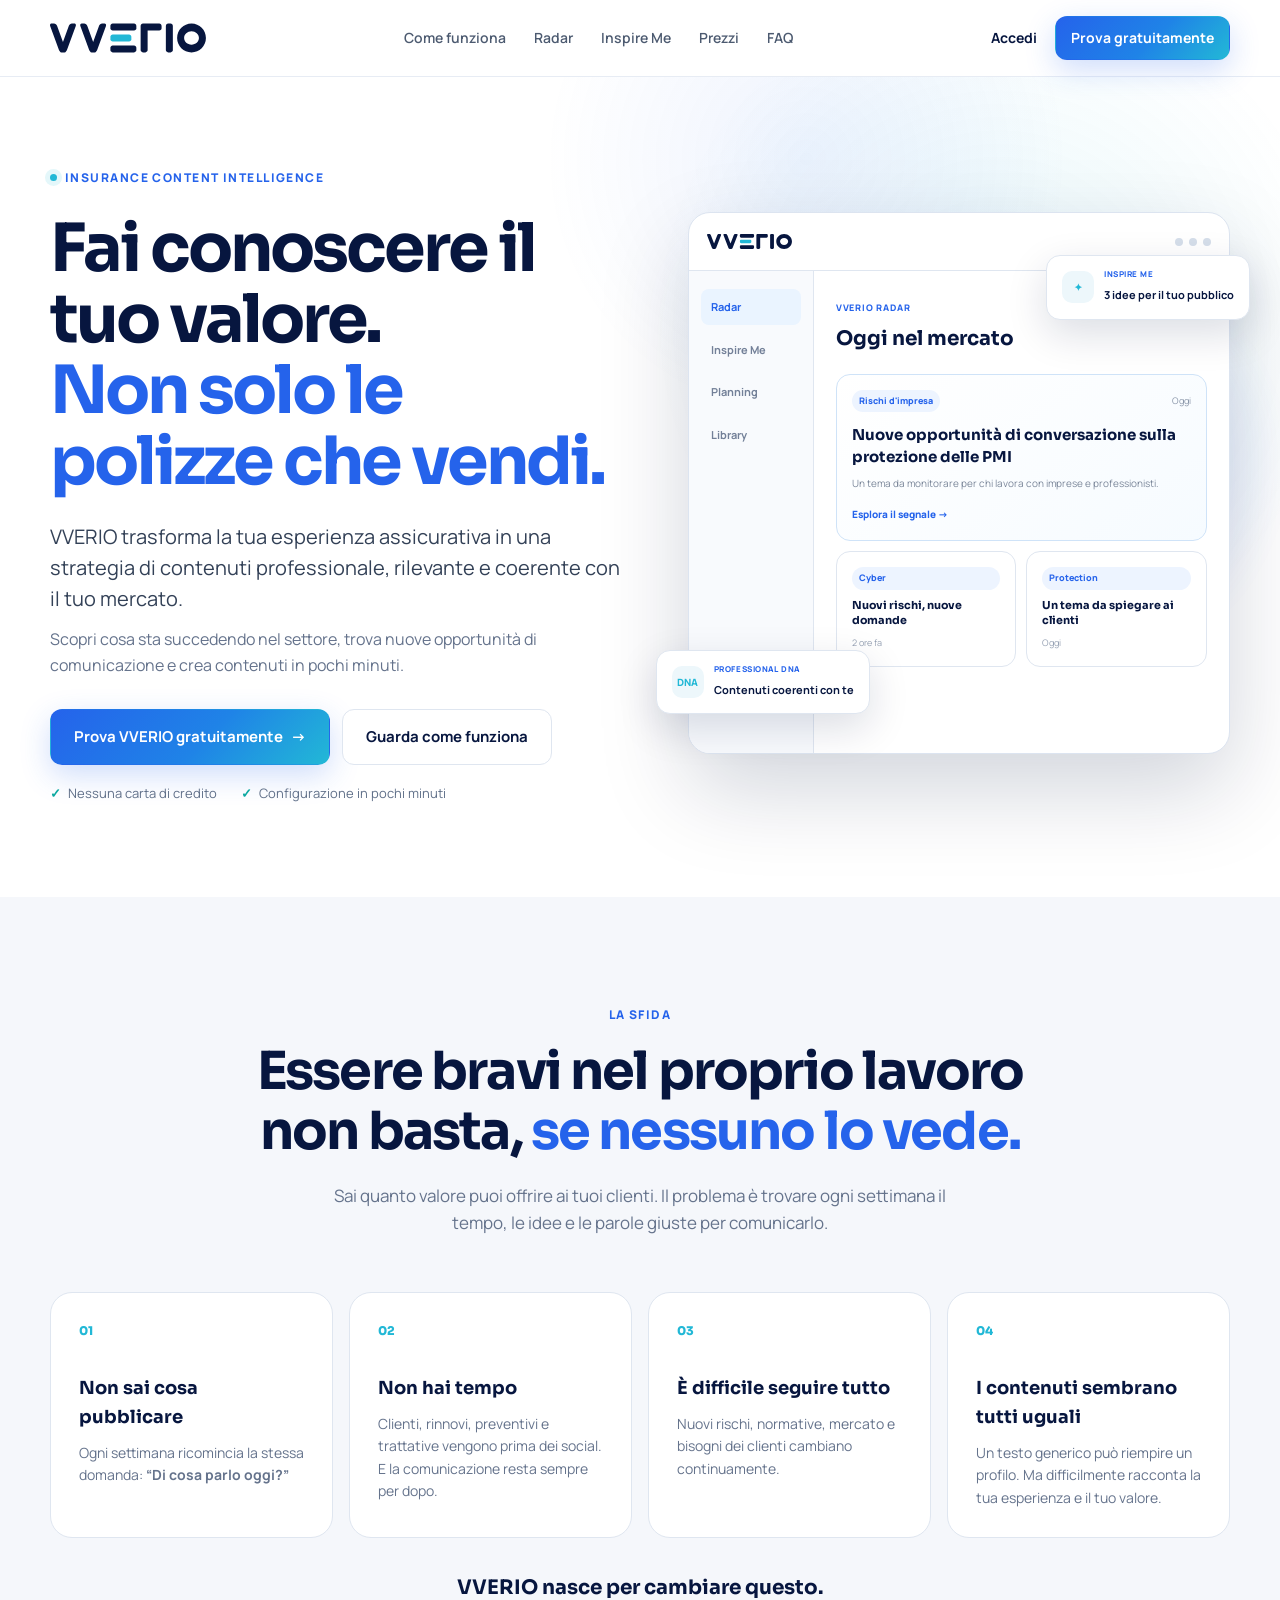
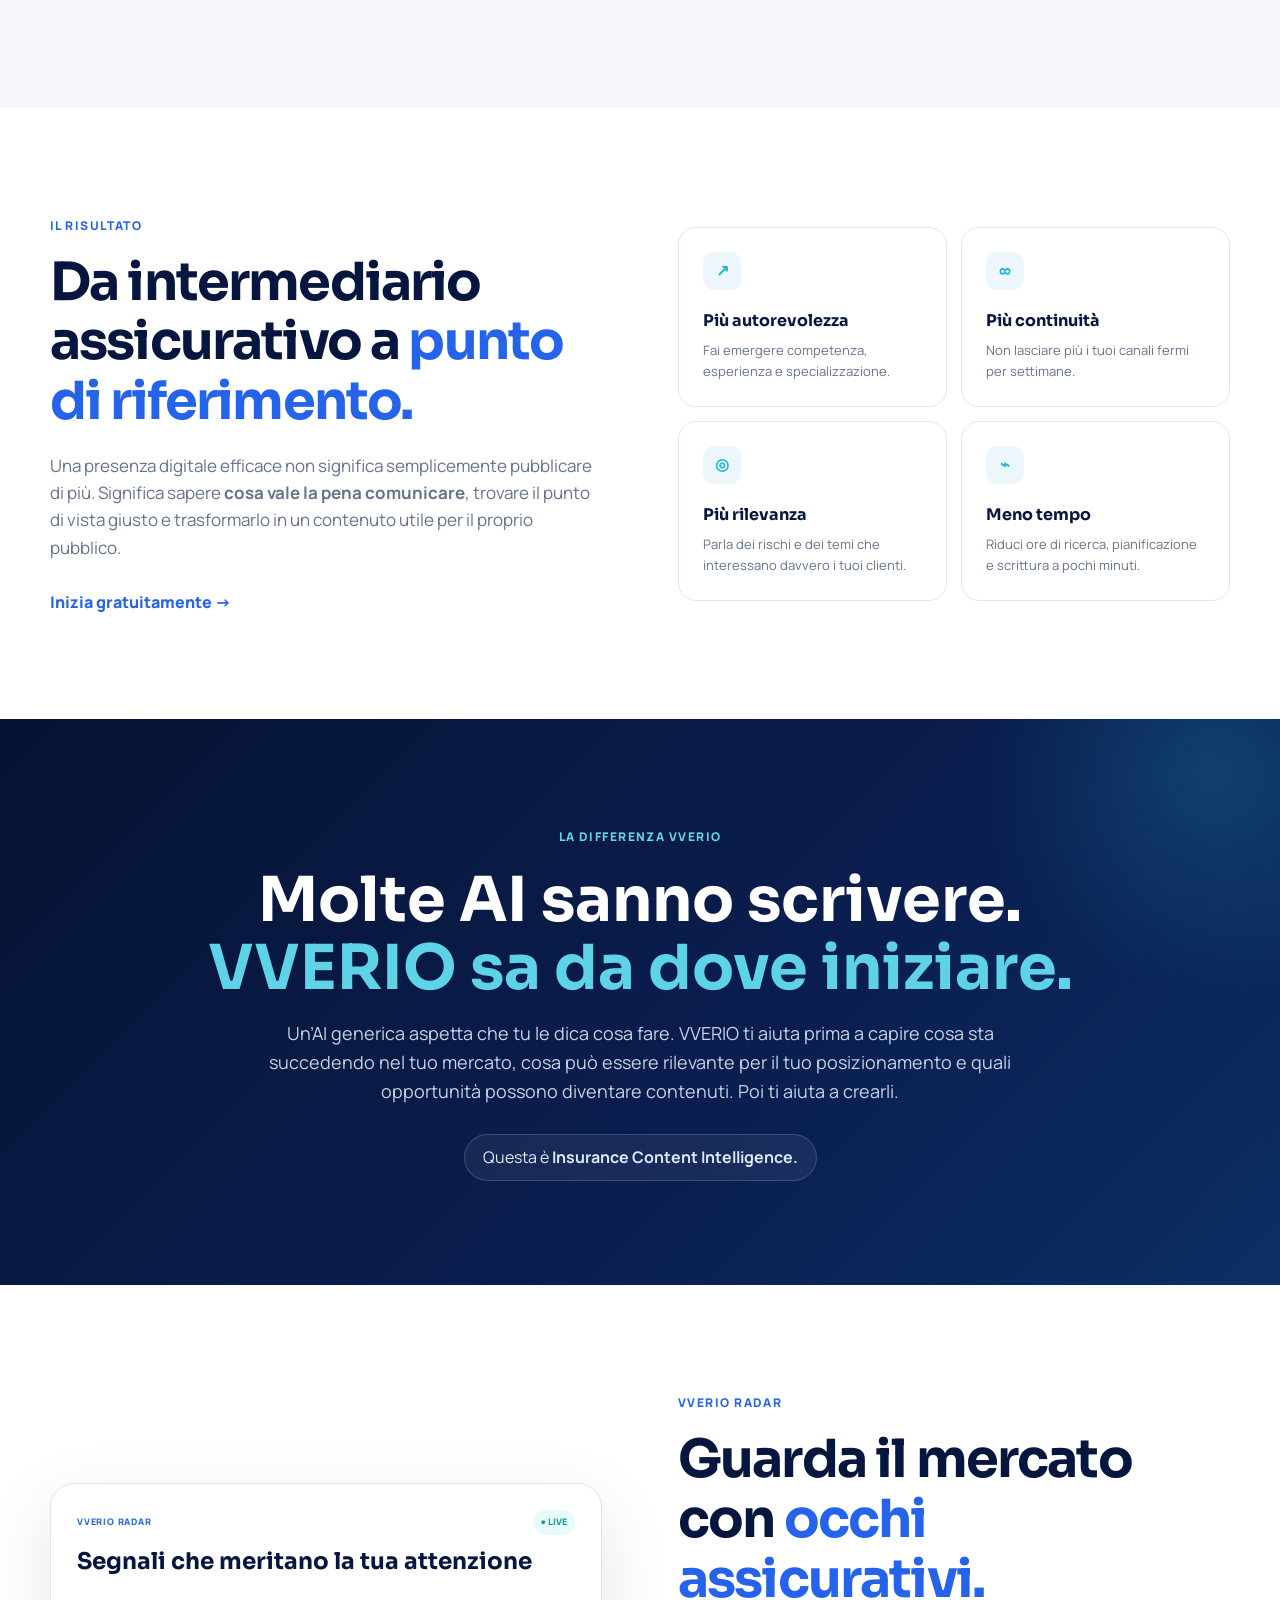
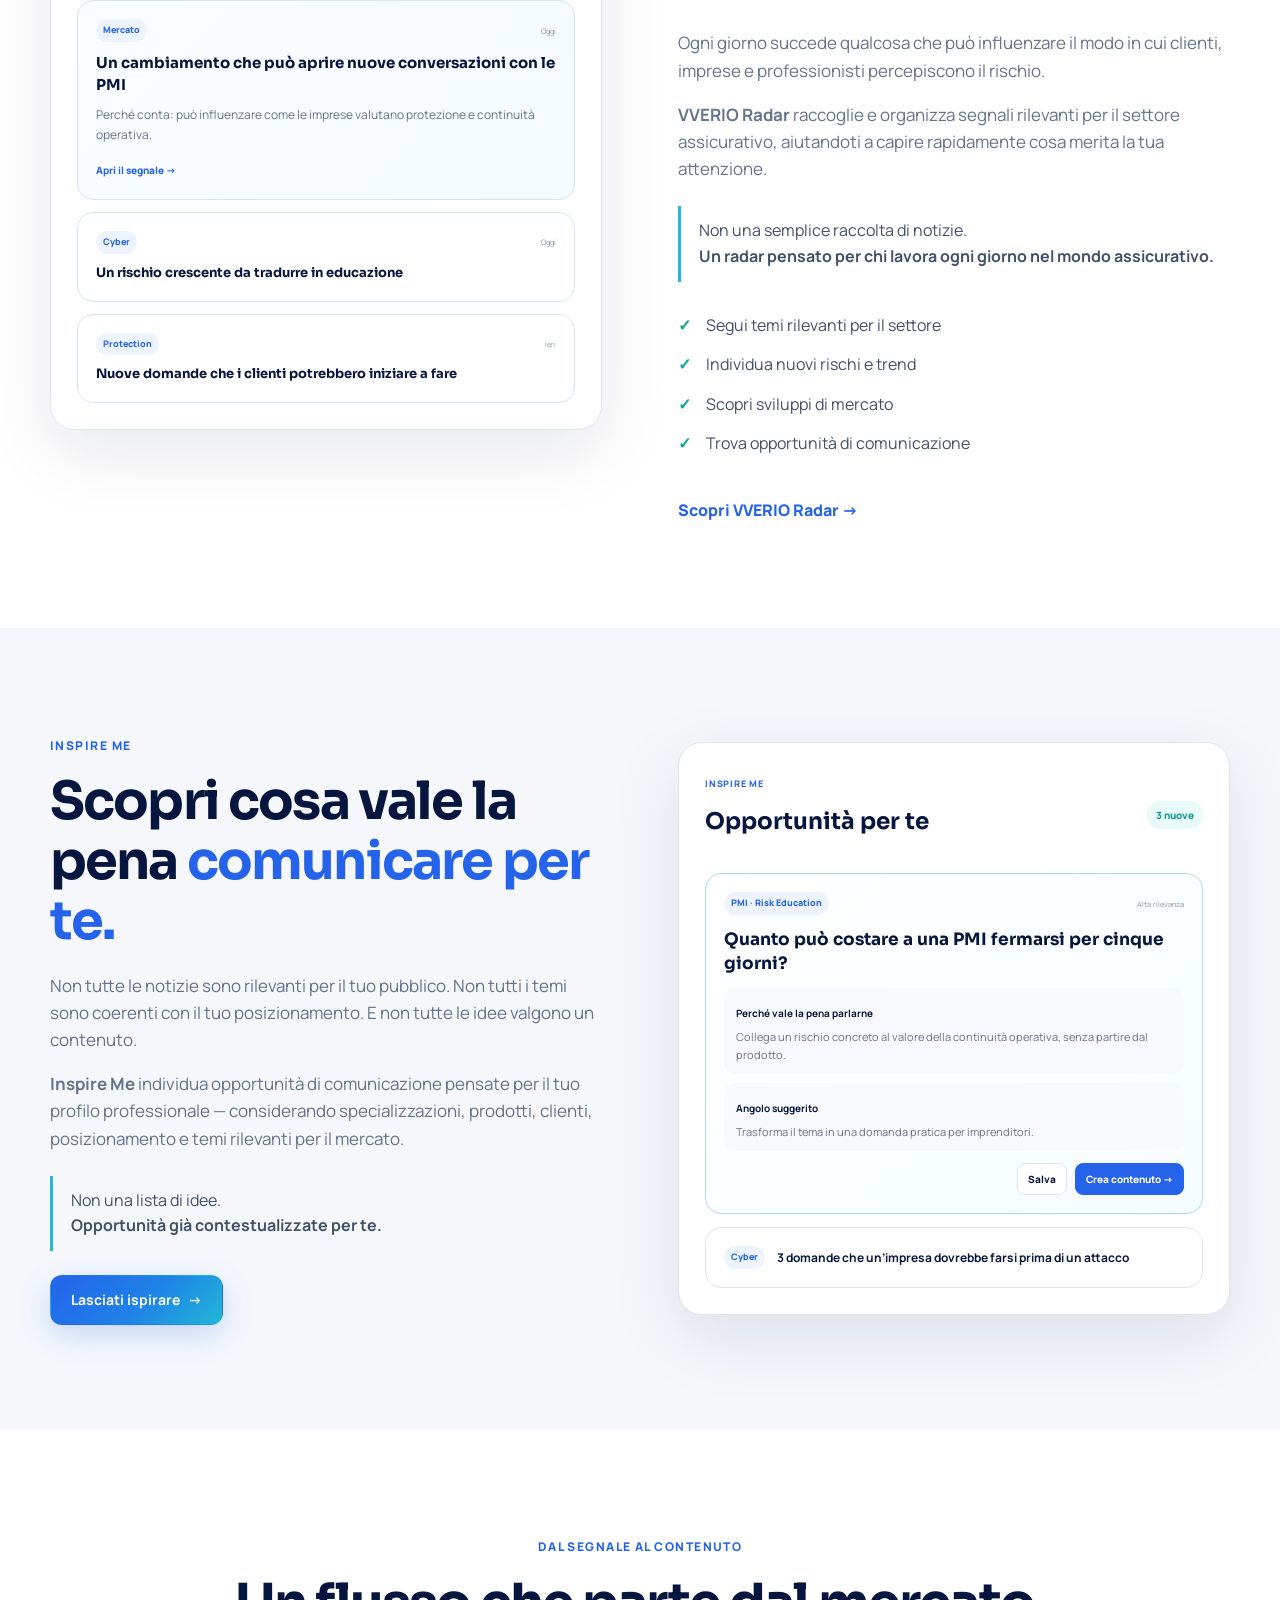
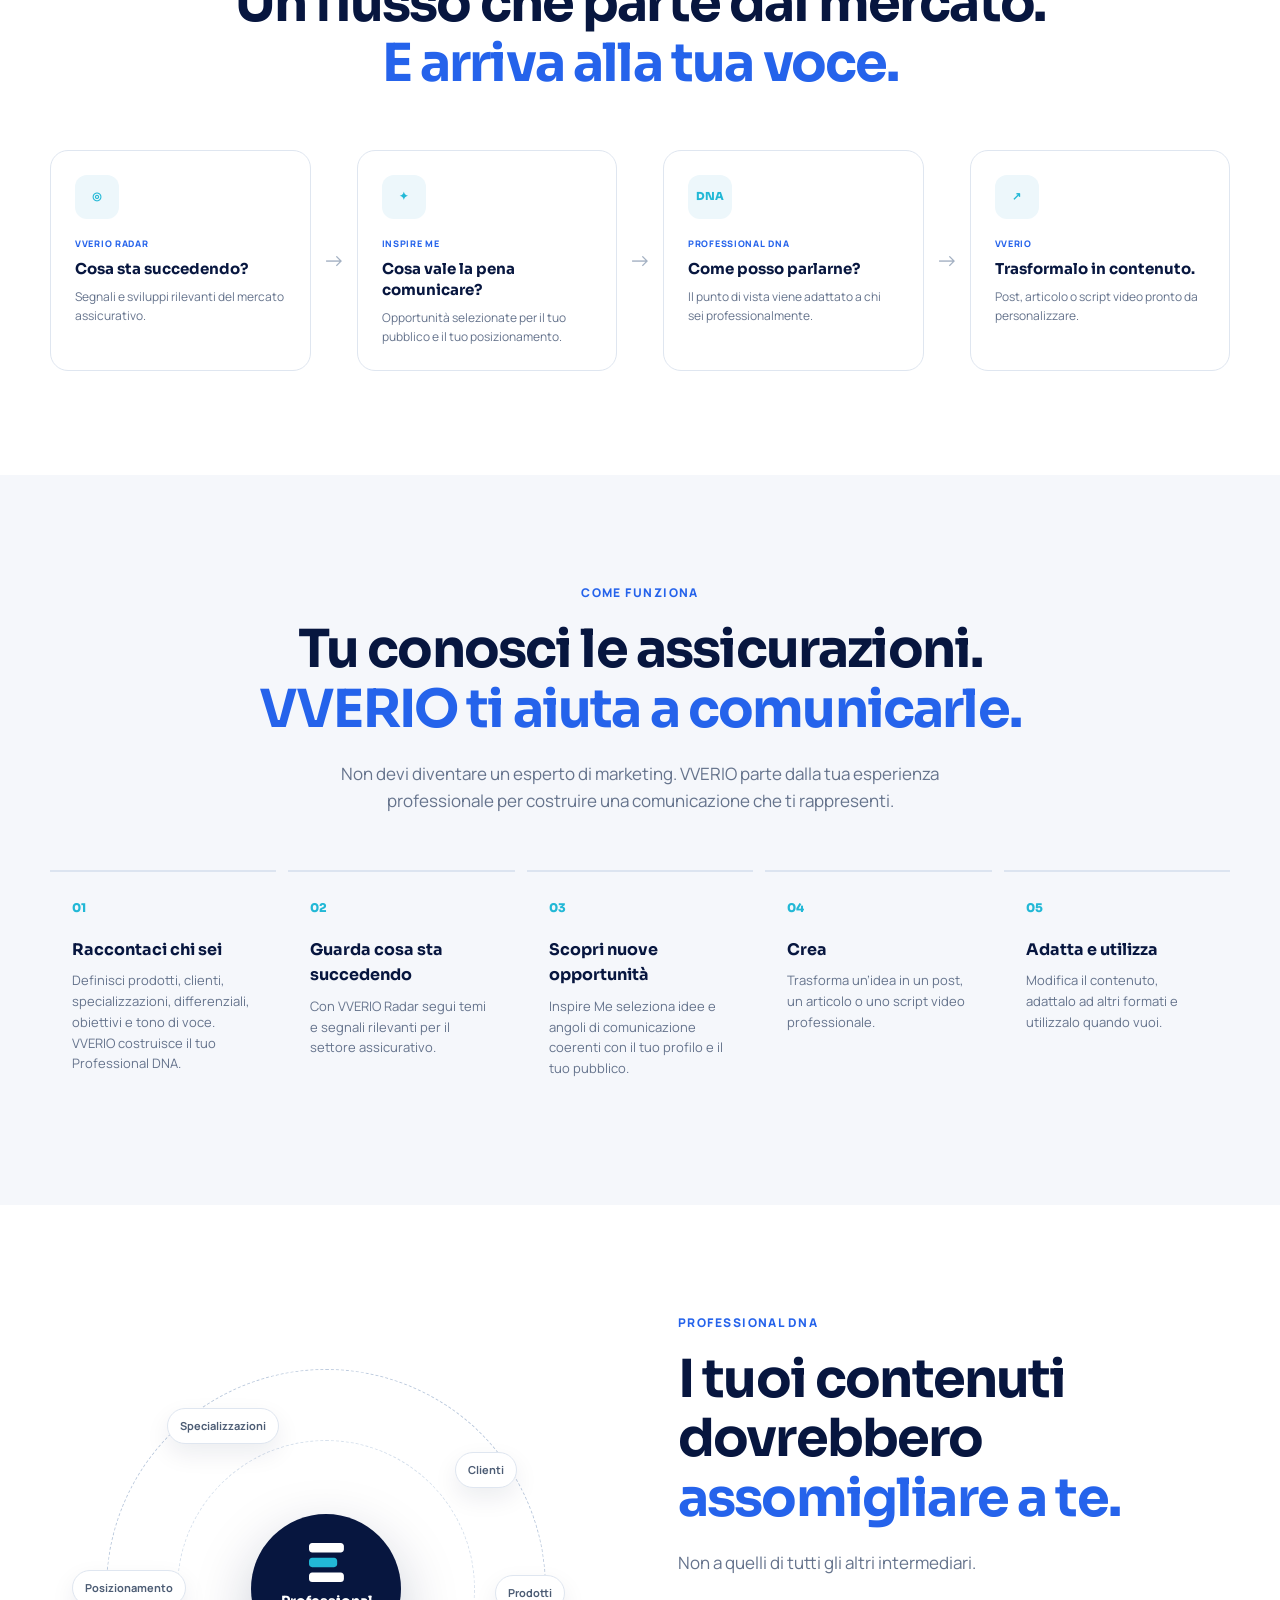
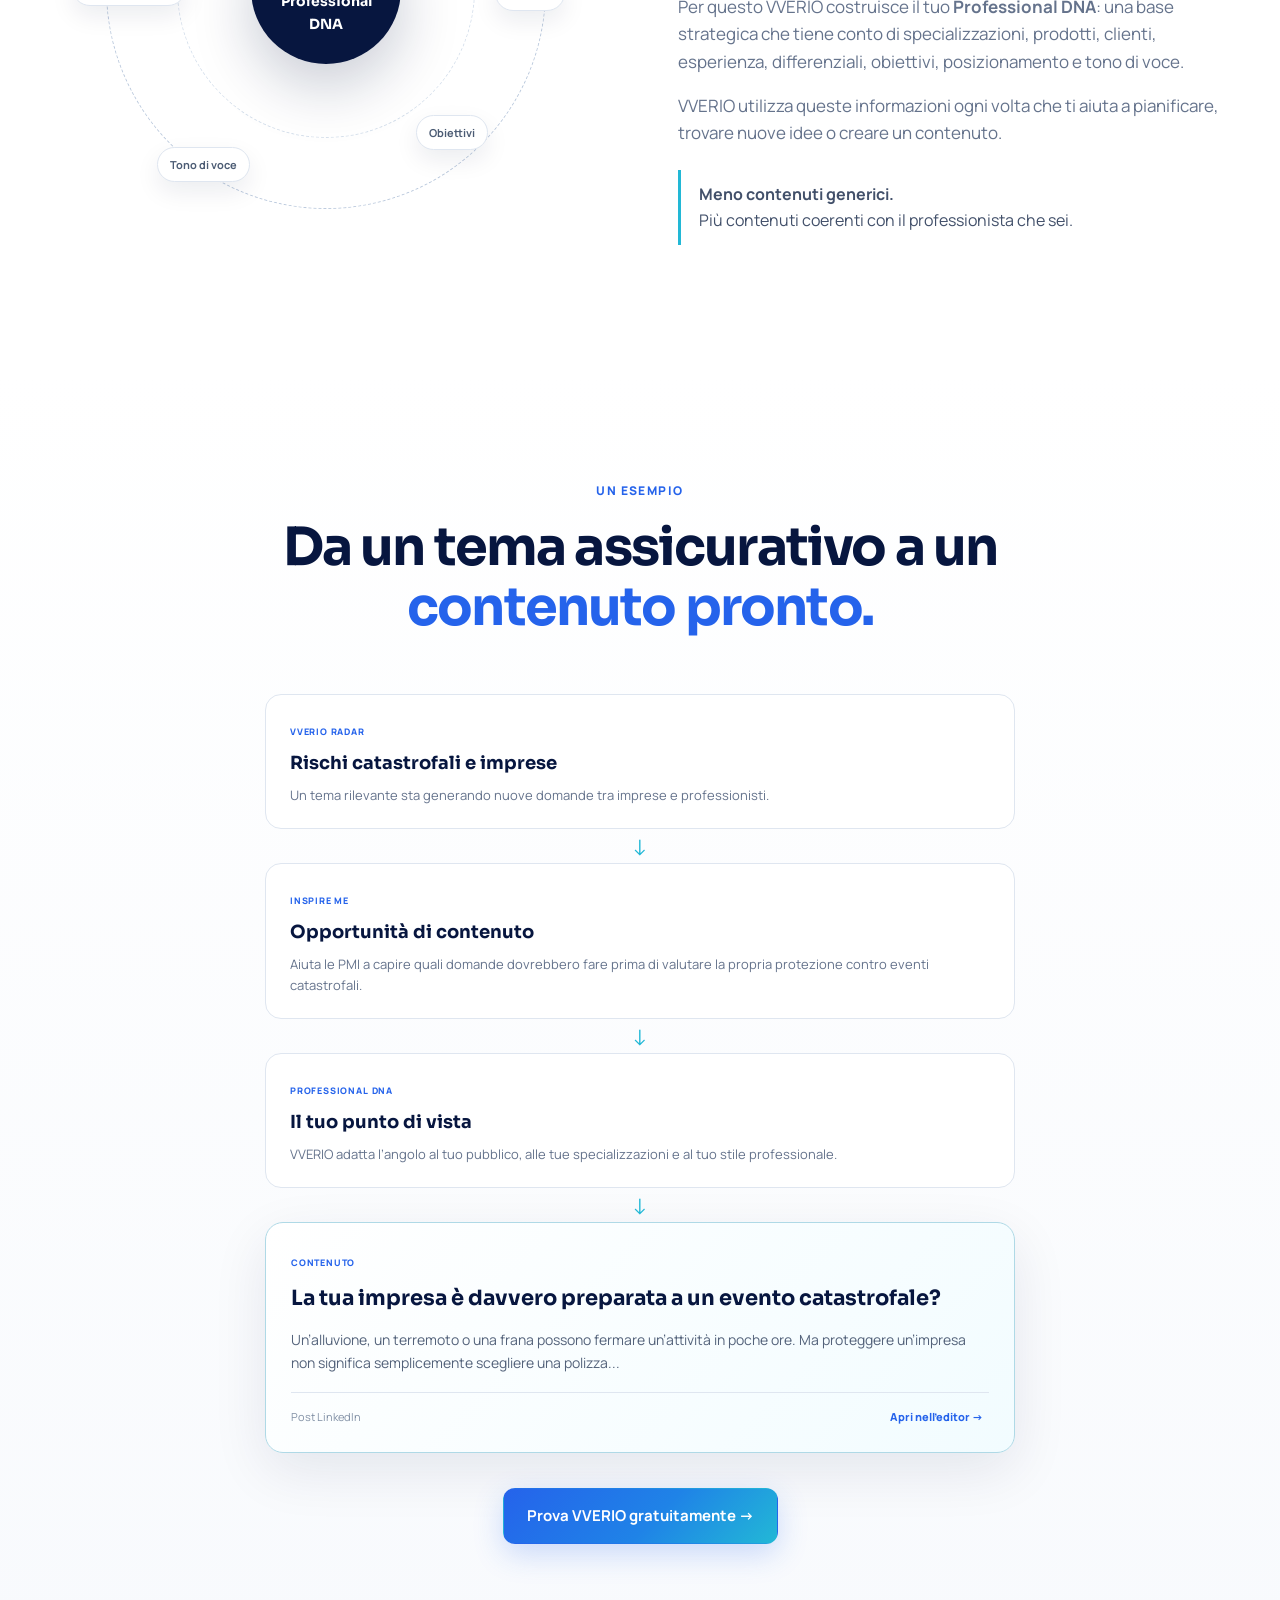
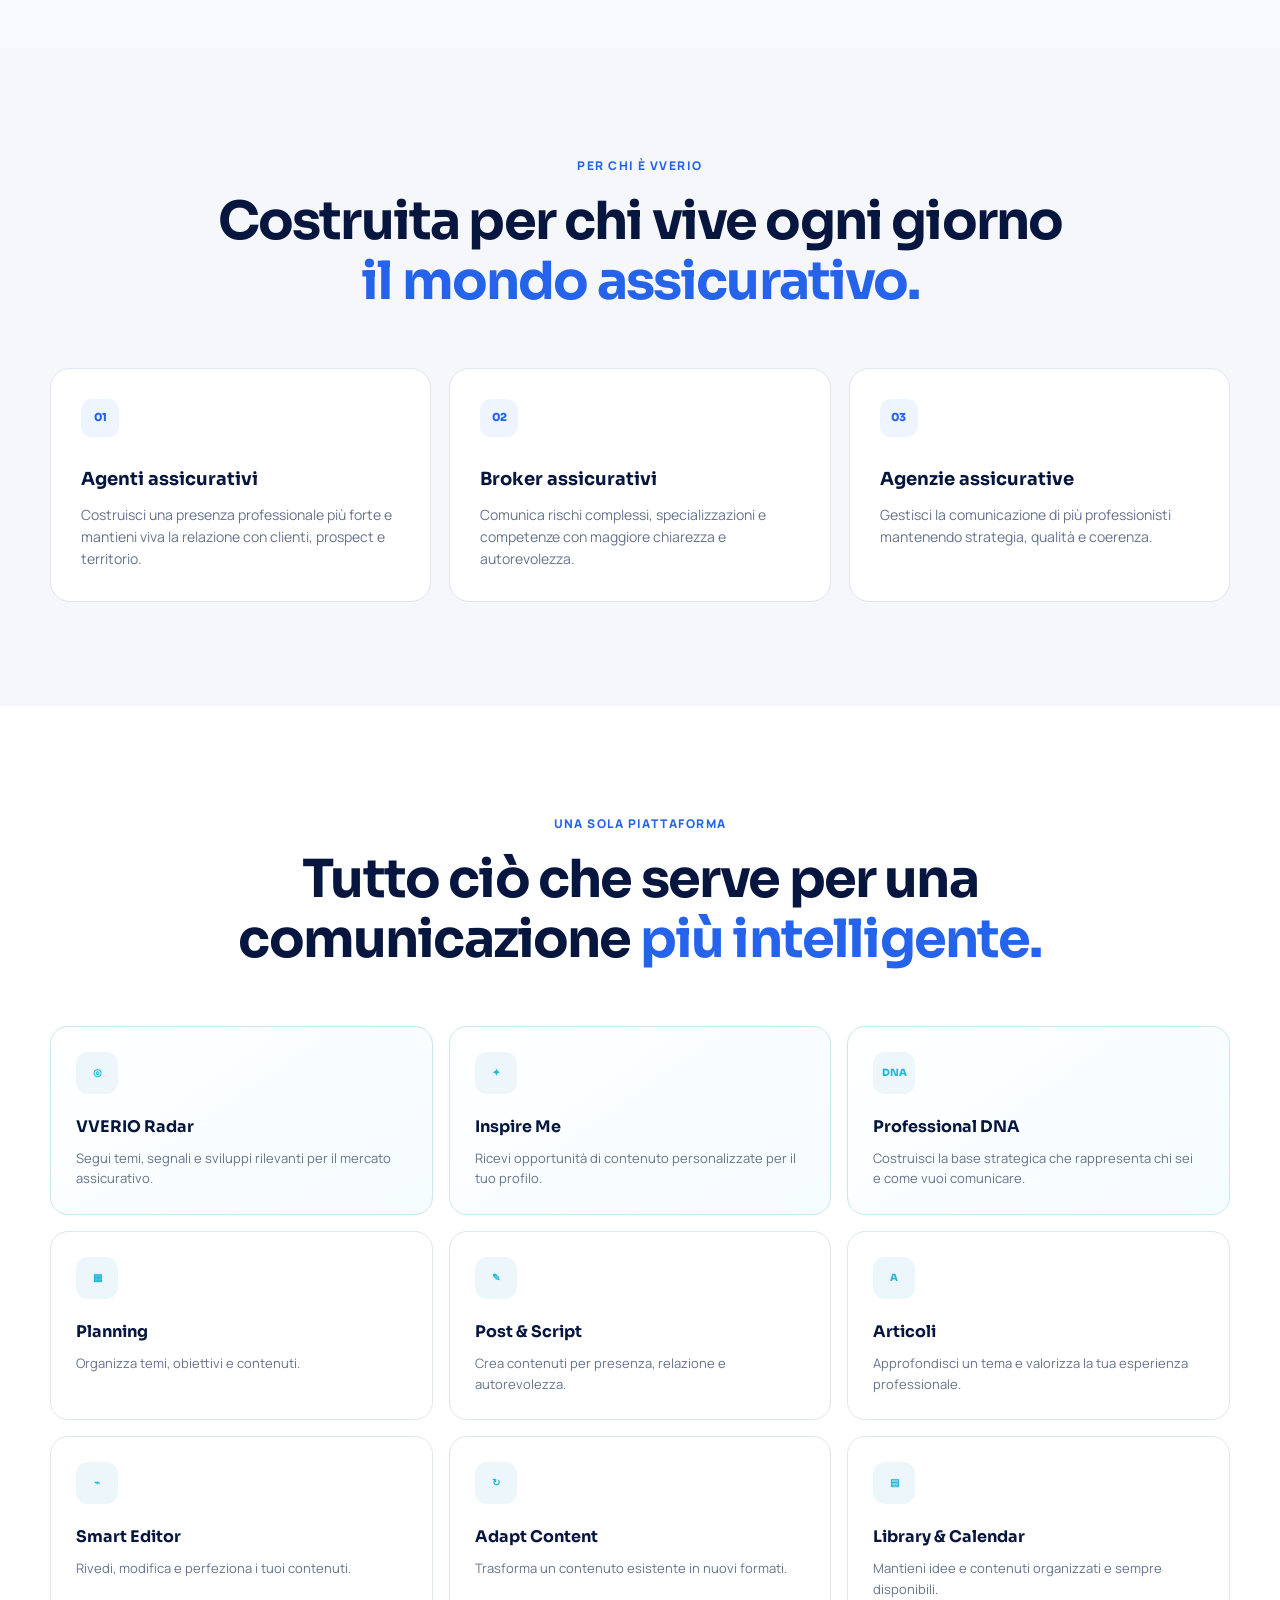
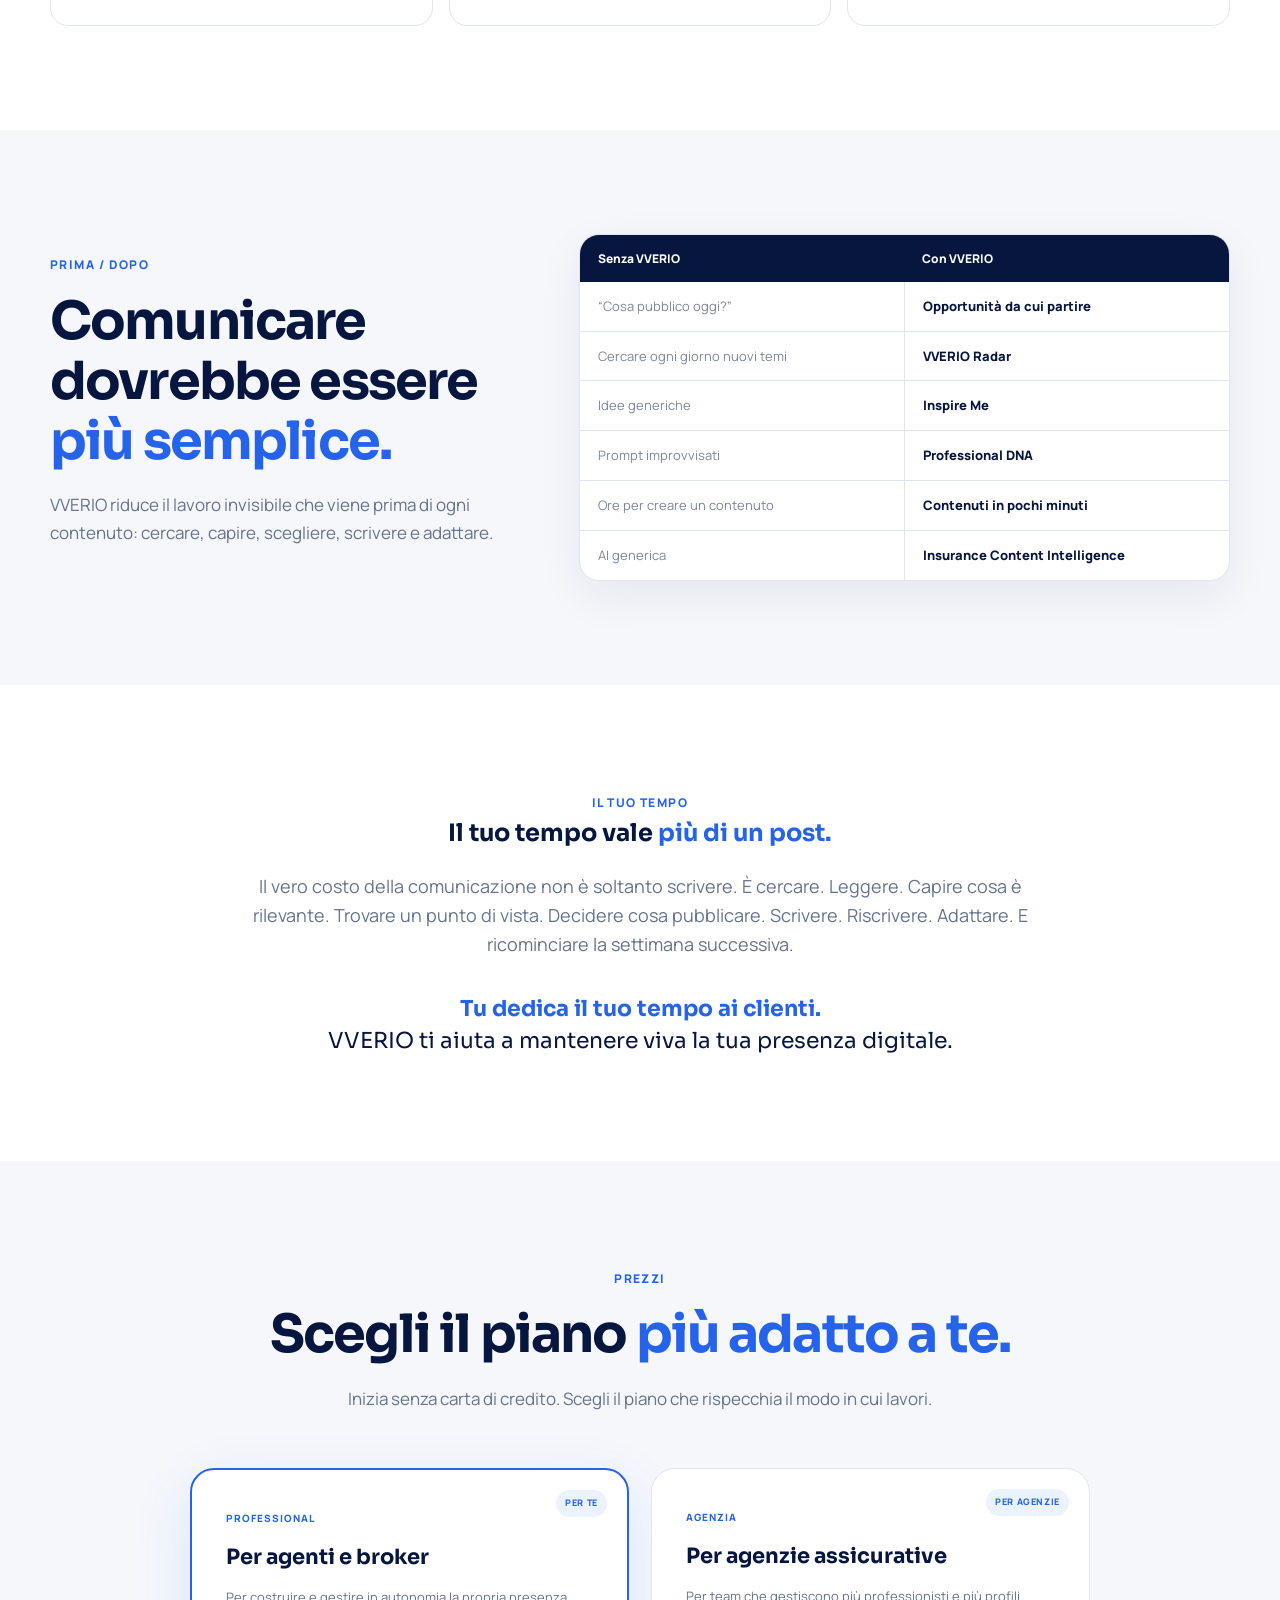
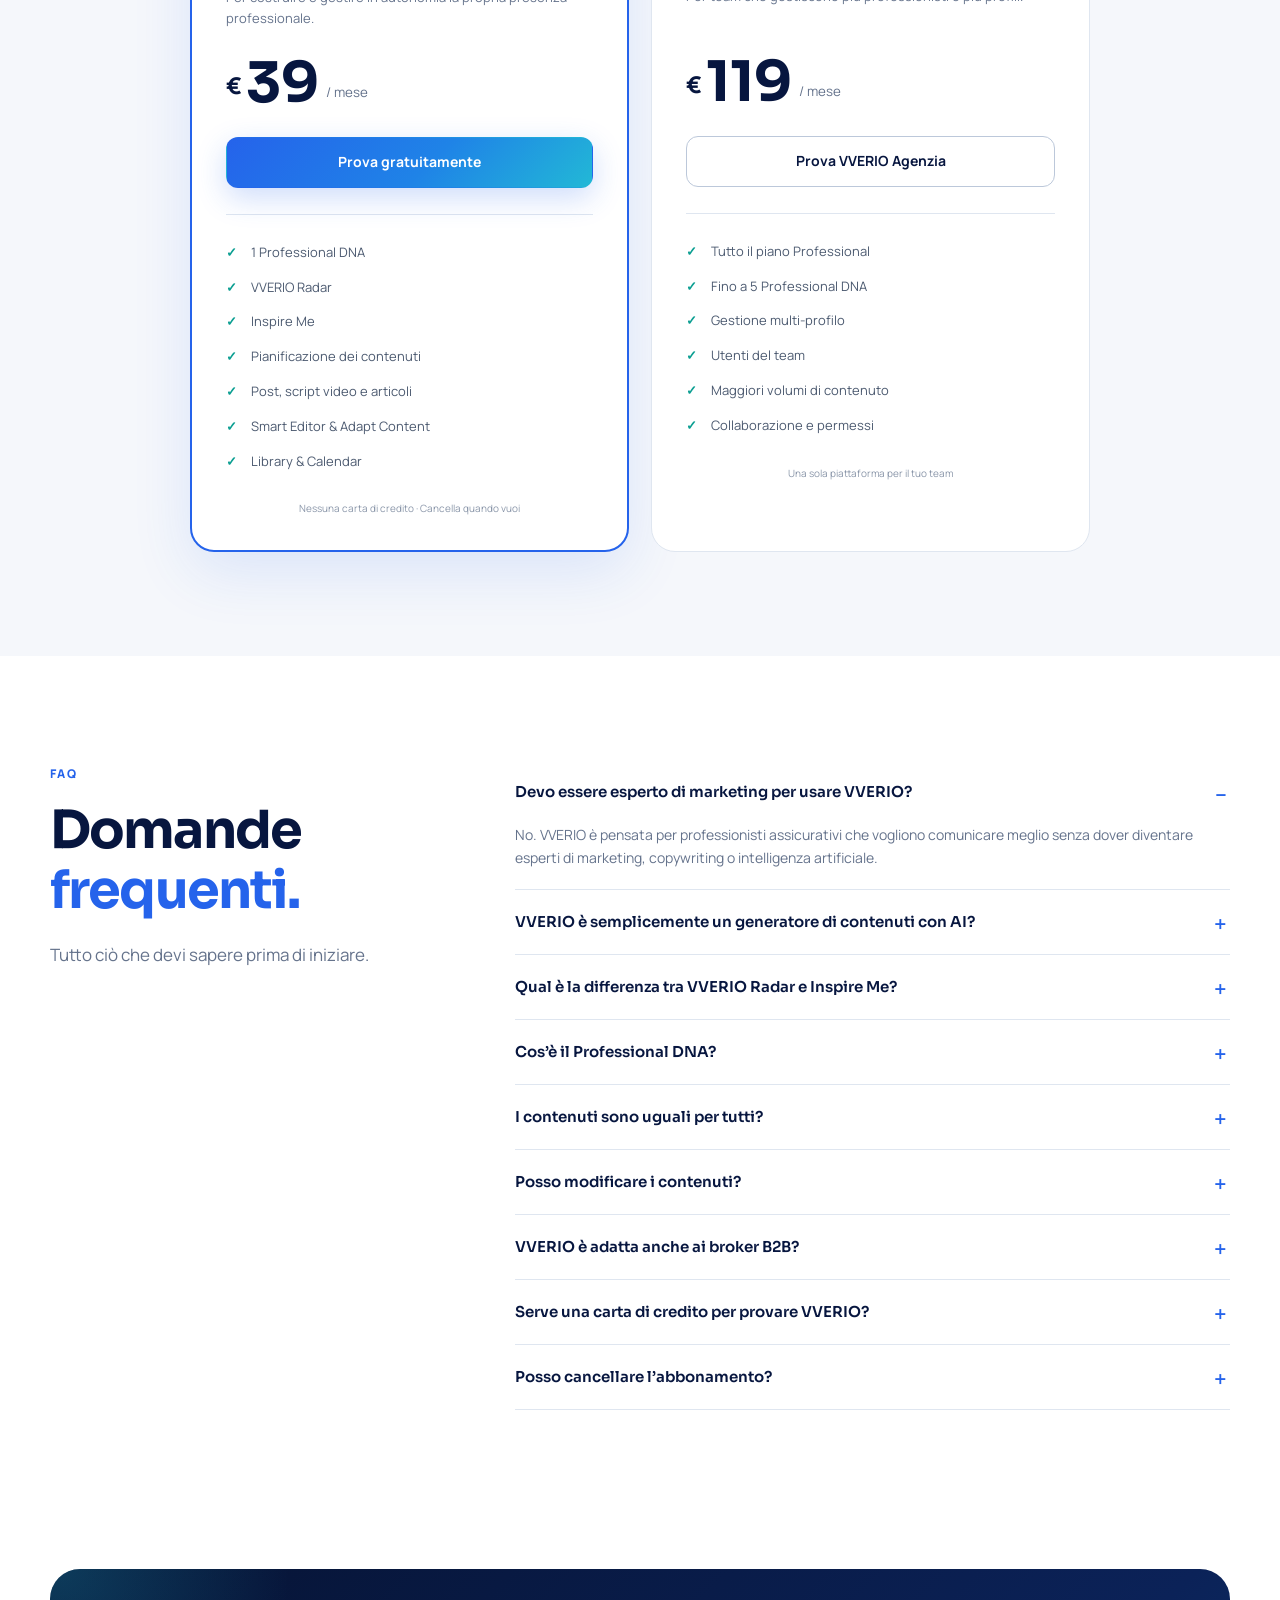
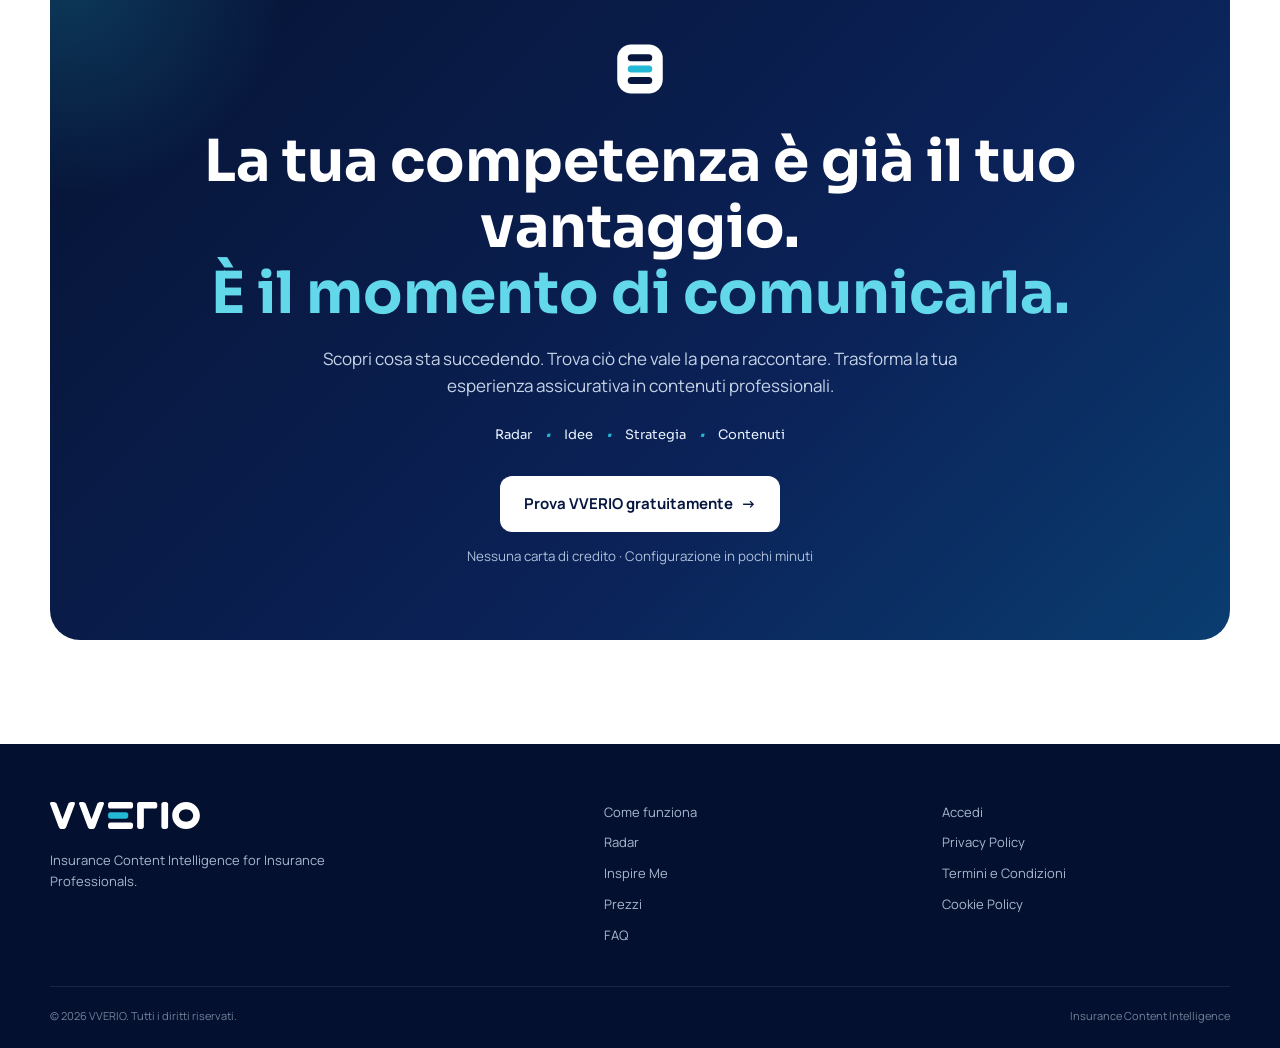
==== it/index.html @ 4c19eae9 "ajuste link login" ====
<!doctype html>
<html lang="it">
<head>
  <meta charset="utf-8" />
  <meta name="viewport" content="width=device-width, initial-scale=1" />
  <title>VVERIO — Insurance Content Intelligence</title>
  <meta name="description" content="VVERIO aiuta agenti, broker e agenzie assicurative a capire cosa vale la pena comunicare e a trasformarlo in contenuti professionali." />
  <meta name="theme-color" content="#07163F" />
  <link rel="canonical" href="https://vverio.com/it/" />
  <link rel="alternate" hreflang="it" href="https://vverio.com/it/" />
  <link rel="alternate" hreflang="x-default" href="https://vverio.com/" />
  <meta property="og:title" content="VVERIO — Insurance Content Intelligence" />
  <meta property="og:description" content="Dal mercato al contenuto. VVERIO aiuta intermediari assicurativi a comunicare con più autorevolezza, continuità e rilevanza." />
  <meta property="og:type" content="website" />
  <meta property="og:image" content="assets/og-vverio.svg" />
  <link rel="icon" href="../assets/favicon.svg" type="image/svg+xml" />
  <link rel="preconnect" href="https://fonts.googleapis.com" />
  <link rel="preconnect" href="https://fonts.gstatic.com" crossorigin />
  <link href="https://fonts.googleapis.com/css2?family=Manrope:wght@400;500;600;700&family=Sora:wght@500;600;700&display=swap" rel="stylesheet" />
  <link rel="stylesheet" href="../styles.css" />
</head>
<body>
  <header class="site-header" id="top">
    <div class="container nav-wrap">
      <a class="brand" href="#top" aria-label="VVERIO home">
        <img src="../assets/vverio-logo.svg" alt="VVERIO" width="156" height="38" />
      </a>
      <nav class="desktop-nav" aria-label="Navigazione principale">
        <a href="#come-funziona">Come funziona</a>
        <a href="#radar">Radar</a>
        <a href="#inspire">Inspire Me</a>
        <a href="#pricing">Prezzi</a>
        <a href="#faq">FAQ</a>
      </nav>
      <div class="nav-actions">
        <a class="login-link" href="https://app.vverio.com/auth/login">Accedi</a>
        <a class="btn btn-primary btn-sm" href="https://app.vverio.com/auth/register">Prova gratuitamente</a>
      </div>
      <button class="menu-toggle" type="button" aria-expanded="false" aria-controls="mobile-menu" aria-label="Apri menu">
        <span></span><span></span><span></span>
      </button>
    </div>
    <div class="mobile-menu" id="mobile-menu" hidden>
      <a href="#come-funziona">Come funziona</a>
      <a href="#radar">Radar</a>
      <a href="#inspire">Inspire Me</a>
      <a href="#pricing">Prezzi</a>
      <a href="#faq">FAQ</a>
      <a href="https://app.vverio.com/auth/login">Accedi</a>
      <a class="btn btn-primary" href="https://app.vverio.com/auth/register">Prova gratuitamente</a>
    </div>
  </header>

  <main>
    <section class="hero section">
      <div class="container hero-grid">
        <div class="hero-copy reveal">
          <div class="eyebrow"><span class="eyebrow-dot"></span> INSURANCE CONTENT INTELLIGENCE</div>
          <h1>Fai conoscere il tuo valore.<br><span>Non solo le polizze che vendi.</span></h1>
          <p class="hero-lead">VVERIO trasforma la tua esperienza assicurativa in una strategia di contenuti professionale, rilevante e coerente con il tuo mercato.</p>
          <p class="hero-sub">Scopri cosa sta succedendo nel settore, trova nuove opportunità di comunicazione e crea contenuti in pochi minuti.</p>
          <div class="hero-actions">
            <a class="btn btn-primary btn-lg" href="https://app.vverio.com/auth/register">Prova VVERIO gratuitamente <span aria-hidden="true">→</span></a>
            <a class="btn btn-ghost btn-lg" href="#come-funziona">Guarda come funziona</a>
          </div>
          <div class="trust-row">
            <span><i>✓</i> Nessuna carta di credito</span>
            <span><i>✓</i> Configurazione in pochi minuti</span>
          </div>
        </div>

        <div class="hero-visual reveal" aria-label="Anteprima VVERIO">
          <div class="visual-glow"></div>
          <div class="app-window">
            <div class="app-topbar">
              <div class="app-brand-mini"><img src="../assets/vverio-logo.svg" alt="" /></div>
              <div class="app-top-actions"><span></span><span></span><span></span></div>
            </div>
            <div class="app-body">
              <aside class="app-sidebar">
                <div class="side-pill active">Radar</div>
                <div class="side-pill">Inspire Me</div>
                <div class="side-pill">Planning</div>
                <div class="side-pill">Library</div>
              </aside>
              <div class="app-content">
                <div class="mock-title-row">
                  <div><small>VVERIO RADAR</small><h3>Oggi nel mercato</h3></div>
                  <span class="live-chip">● LIVE</span>
                </div>
                <div class="radar-card featured">
                  <div class="card-meta"><span class="category">Rischi d'impresa</span><span>Oggi</span></div>
                  <h4>Nuove opportunità di conversazione sulla protezione delle PMI</h4>
                  <p>Un tema da monitorare per chi lavora con imprese e professionisti.</p>
                  <button>Esplora il segnale →</button>
                </div>
                <div class="mini-grid">
                  <div class="radar-card mini"><span class="category">Cyber</span><strong>Nuovi rischi, nuove domande</strong><small>2 ore fa</small></div>
                  <div class="radar-card mini"><span class="category">Protection</span><strong>Un tema da spiegare ai clienti</strong><small>Oggi</small></div>
                </div>
              </div>
            </div>
          </div>
          <div class="float-card float-one"><span class="float-icon">✦</span><div><small>INSPIRE ME</small><strong>3 idee per il tuo pubblico</strong></div></div>
          <div class="float-card float-two"><span class="float-icon">DNA</span><div><small>PROFESSIONAL DNA</small><strong>Contenuti coerenti con te</strong></div></div>
        </div>
      </div>
    </section>

    <section class="problem section section-soft">
      <div class="container">
        <div class="section-heading center reveal">
          <span class="kicker">LA SFIDA</span>
          <h2>Essere bravi nel proprio lavoro non basta, <span>se nessuno lo vede.</span></h2>
          <p>Sai quanto valore puoi offrire ai tuoi clienti. Il problema è trovare ogni settimana il tempo, le idee e le parole giuste per comunicarlo.</p>
        </div>
        <div class="pain-grid">
          <article class="pain-card reveal"><div class="num">01</div><h3>Non sai cosa pubblicare</h3><p>Ogni settimana ricomincia la stessa domanda: <strong>“Di cosa parlo oggi?”</strong></p></article>
          <article class="pain-card reveal"><div class="num">02</div><h3>Non hai tempo</h3><p>Clienti, rinnovi, preventivi e trattative vengono prima dei social. E la comunicazione resta sempre per dopo.</p></article>
          <article class="pain-card reveal"><div class="num">03</div><h3>È difficile seguire tutto</h3><p>Nuovi rischi, normative, mercato e bisogni dei clienti cambiano continuamente.</p></article>
          <article class="pain-card reveal"><div class="num">04</div><h3>I contenuti sembrano tutti uguali</h3><p>Un testo generico può riempire un profilo. Ma difficilmente racconta la tua esperienza e il tuo valore.</p></article>
        </div>
        <div class="statement reveal">VVERIO nasce per cambiare questo.</div>
      </div>
    </section>

    <section class="section transformation">
      <div class="container split align-center">
        <div class="section-heading reveal">
          <span class="kicker">IL RISULTATO</span>
          <h2>Da intermediario assicurativo a <span>punto di riferimento.</span></h2>
          <p>Una presenza digitale efficace non significa semplicemente pubblicare di più. Significa sapere <strong>cosa vale la pena comunicare</strong>, trovare il punto di vista giusto e trasformarlo in un contenuto utile per il proprio pubblico.</p>
          <a class="text-link" href="https://app.vverio.com/auth/register">Inizia gratuitamente →</a>
        </div>
        <div class="benefit-grid reveal">
          <div class="benefit"><span>↗</span><h3>Più autorevolezza</h3><p>Fai emergere competenza, esperienza e specializzazione.</p></div>
          <div class="benefit"><span>∞</span><h3>Più continuità</h3><p>Non lasciare più i tuoi canali fermi per settimane.</p></div>
          <div class="benefit"><span>◎</span><h3>Più rilevanza</h3><p>Parla dei rischi e dei temi che interessano davvero i tuoi clienti.</p></div>
          <div class="benefit"><span>⌁</span><h3>Meno tempo</h3><p>Riduci ore di ricerca, pianificazione e scrittura a pochi minuti.</p></div>
        </div>
      </div>
    </section>

    <section class="section intelligence-band">
      <div class="container center reveal">
        <span class="kicker light">LA DIFFERENZA VVERIO</span>
        <h2>Molte AI sanno scrivere.<br><span>VVERIO sa da dove iniziare.</span></h2>
        <p>Un’AI generica aspetta che tu le dica cosa fare. VVERIO ti aiuta prima a capire cosa sta succedendo nel tuo mercato, cosa può essere rilevante per il tuo posizionamento e quali opportunità possono diventare contenuti. Poi ti aiuta a crearli.</p>
        <div class="intelligence-label">Questa è <strong>Insurance Content Intelligence.</strong></div>
      </div>
    </section>

    <section class="section radar-section" id="radar">
      <div class="container split radar-layout align-center">
        <div class="radar-demo reveal">
          <div class="demo-header"><span>VVERIO RADAR</span><span class="live-chip">● LIVE</span></div>
          <h3>Segnali che meritano la tua attenzione</h3>
          <div class="signal-card"><div class="signal-top"><span class="category">Mercato</span><small>Oggi</small></div><strong>Un cambiamento che può aprire nuove conversazioni con le PMI</strong><p>Perché conta: può influenzare come le imprese valutano protezione e continuità operativa.</p><button>Apri il segnale →</button></div>
          <div class="signal-card compact"><div class="signal-top"><span class="category">Cyber</span><small>Oggi</small></div><strong>Un rischio crescente da tradurre in educazione</strong></div>
          <div class="signal-card compact"><div class="signal-top"><span class="category">Protection</span><small>Ieri</small></div><strong>Nuove domande che i clienti potrebbero iniziare a fare</strong></div>
        </div>
        <div class="section-heading reveal">
          <span class="kicker">VVERIO RADAR</span>
          <h2>Guarda il mercato con <span>occhi assicurativi.</span></h2>
          <p>Ogni giorno succede qualcosa che può influenzare il modo in cui clienti, imprese e professionisti percepiscono il rischio.</p>
          <p><strong>VVERIO Radar</strong> raccoglie e organizza segnali rilevanti per il settore assicurativo, aiutandoti a capire rapidamente cosa merita la tua attenzione.</p>
          <div class="not-news">Non una semplice raccolta di notizie.<br><strong>Un radar pensato per chi lavora ogni giorno nel mondo assicurativo.</strong></div>
          <ul class="check-list">
            <li>Segui temi rilevanti per il settore</li>
            <li>Individua nuovi rischi e trend</li>
            <li>Scopri sviluppi di mercato</li>
            <li>Trova opportunità di comunicazione</li>
          </ul>
          <a class="text-link" href="https://app.vverio.com/auth/register">Scopri VVERIO Radar →</a>
        </div>
      </div>
    </section>

    <section class="section section-soft" id="inspire">
      <div class="container split align-center inspire-layout">
        <div class="section-heading reveal">
          <span class="kicker">INSPIRE ME</span>
          <h2>Scopri cosa vale la pena <span>comunicare per te.</span></h2>
          <p>Non tutte le notizie sono rilevanti per il tuo pubblico. Non tutti i temi sono coerenti con il tuo posizionamento. E non tutte le idee valgono un contenuto.</p>
          <p><strong>Inspire Me</strong> individua opportunità di comunicazione pensate per il tuo profilo professionale — considerando specializzazioni, prodotti, clienti, posizionamento e temi rilevanti per il mercato.</p>
          <div class="big-quote">Non una lista di idee.<br><strong>Opportunità già contestualizzate per te.</strong></div>
          <a class="btn btn-primary" href="https://app.vverio.com/auth/register">Lasciati ispirare <span>→</span></a>
        </div>
        <div class="inspire-demo reveal">
          <div class="inspire-top"><div><small>INSPIRE ME</small><h3>Opportunità per te</h3></div><span>3 nuove</span></div>
          <article class="idea-card selected">
            <div class="idea-meta"><span class="category">PMI · Risk Education</span><small>Alta rilevanza</small></div>
            <h4>Quanto può costare a una PMI fermarsi per cinque giorni?</h4>
            <div class="why"><strong>Perché vale la pena parlarne</strong><p>Collega un rischio concreto al valore della continuità operativa, senza partire dal prodotto.</p></div>
            <div class="angle"><strong>Angolo suggerito</strong><p>Trasforma il tema in una domanda pratica per imprenditori.</p></div>
            <div class="idea-actions"><button>Salva</button><button class="primary">Crea contenuto →</button></div>
          </article>
          <article class="idea-card slim"><span class="category">Cyber</span><strong>3 domande che un’impresa dovrebbe farsi prima di un attacco</strong></article>
        </div>
      </div>
    </section>

    <section class="section flow-section">
      <div class="container">
        <div class="section-heading center reveal">
          <span class="kicker">DAL SEGNALE AL CONTENUTO</span>
          <h2>Un flusso che parte dal mercato.<br><span>E arriva alla tua voce.</span></h2>
        </div>
        <div class="flow-grid reveal">
          <div class="flow-card"><span class="flow-icon">◎</span><small>VVERIO RADAR</small><h3>Cosa sta succedendo?</h3><p>Segnali e sviluppi rilevanti del mercato assicurativo.</p></div>
          <div class="flow-arrow">→</div>
          <div class="flow-card"><span class="flow-icon">✦</span><small>INSPIRE ME</small><h3>Cosa vale la pena comunicare?</h3><p>Opportunità selezionate per il tuo pubblico e il tuo posizionamento.</p></div>
          <div class="flow-arrow">→</div>
          <div class="flow-card"><span class="flow-icon">DNA</span><small>PROFESSIONAL DNA</small><h3>Come posso parlarne?</h3><p>Il punto di vista viene adattato a chi sei professionalmente.</p></div>
          <div class="flow-arrow">→</div>
          <div class="flow-card"><span class="flow-icon">↗</span><small>VVERIO</small><h3>Trasformalo in contenuto.</h3><p>Post, articolo o script video pronto da personalizzare.</p></div>
        </div>
      </div>
    </section>

    <section class="section section-soft" id="come-funziona">
      <div class="container">
        <div class="section-heading center reveal">
          <span class="kicker">COME FUNZIONA</span>
          <h2>Tu conosci le assicurazioni.<br><span>VVERIO ti aiuta a comunicarle.</span></h2>
          <p>Non devi diventare un esperto di marketing. VVERIO parte dalla tua esperienza professionale per costruire una comunicazione che ti rappresenti.</p>
        </div>
        <div class="steps reveal">
          <div class="step"><span>01</span><h3>Raccontaci chi sei</h3><p>Definisci prodotti, clienti, specializzazioni, differenziali, obiettivi e tono di voce. VVERIO costruisce il tuo Professional DNA.</p></div>
          <div class="step"><span>02</span><h3>Guarda cosa sta succedendo</h3><p>Con VVERIO Radar segui temi e segnali rilevanti per il settore assicurativo.</p></div>
          <div class="step"><span>03</span><h3>Scopri nuove opportunità</h3><p>Inspire Me seleziona idee e angoli di comunicazione coerenti con il tuo profilo e il tuo pubblico.</p></div>
          <div class="step"><span>04</span><h3>Crea</h3><p>Trasforma un’idea in un post, un articolo o uno script video professionale.</p></div>
          <div class="step"><span>05</span><h3>Adatta e utilizza</h3><p>Modifica il contenuto, adattalo ad altri formati e utilizzalo quando vuoi.</p></div>
        </div>
      </div>
    </section>

    <section class="section dna-section">
      <div class="container split align-center">
        <div class="dna-visual reveal">
          <div class="dna-orbit">
            <div class="dna-center"><img src="../assets/vverio-icon.svg" alt="" /><strong>Professional<br>DNA</strong></div>
            <span class="orbit-tag tag-1">Specializzazioni</span>
            <span class="orbit-tag tag-2">Clienti</span>
            <span class="orbit-tag tag-3">Prodotti</span>
            <span class="orbit-tag tag-4">Obiettivi</span>
            <span class="orbit-tag tag-5">Tono di voce</span>
            <span class="orbit-tag tag-6">Posizionamento</span>
          </div>
        </div>
        <div class="section-heading reveal">
          <span class="kicker">PROFESSIONAL DNA</span>
          <h2>I tuoi contenuti dovrebbero <span>assomigliare a te.</span></h2>
          <p>Non a quelli di tutti gli altri intermediari.</p>
          <p>Per questo VVERIO costruisce il tuo <strong>Professional DNA</strong>: una base strategica che tiene conto di specializzazioni, prodotti, clienti, esperienza, differenziali, obiettivi, posizionamento e tono di voce.</p>
          <p>VVERIO utilizza queste informazioni ogni volta che ti aiuta a pianificare, trovare nuove idee o creare un contenuto.</p>
          <div class="big-quote"><strong>Meno contenuti generici.</strong><br>Più contenuti coerenti con il professionista che sei.</div>
        </div>
      </div>
    </section>

    <section class="section example-section">
      <div class="container">
        <div class="section-heading center reveal">
          <span class="kicker">UN ESEMPIO</span>
          <h2>Da un tema assicurativo a un <span>contenuto pronto.</span></h2>
        </div>
        <div class="example-flow reveal">
          <div class="example-card"><small>VVERIO RADAR</small><h3>Rischi catastrofali e imprese</h3><p>Un tema rilevante sta generando nuove domande tra imprese e professionisti.</p></div>
          <div class="example-connector">↓</div>
          <div class="example-card"><small>INSPIRE ME</small><h3>Opportunità di contenuto</h3><p>Aiuta le PMI a capire quali domande dovrebbero fare prima di valutare la propria protezione contro eventi catastrofali.</p></div>
          <div class="example-connector">↓</div>
          <div class="example-card"><small>PROFESSIONAL DNA</small><h3>Il tuo punto di vista</h3><p>VVERIO adatta l’angolo al tuo pubblico, alle tue specializzazioni e al tuo stile professionale.</p></div>
          <div class="example-connector">↓</div>
          <div class="content-preview"><small>CONTENUTO</small><h3>La tua impresa è davvero preparata a un evento catastrofale?</h3><p>Un’alluvione, un terremoto o una frana possono fermare un’attività in poche ore. Ma proteggere un’impresa non significa semplicemente scegliere una polizza...</p><div class="preview-footer"><span>Post LinkedIn</span><button>Apri nell'editor →</button></div></div>
        </div>
        <div class="center cta-under"><a class="btn btn-primary btn-lg" href="https://app.vverio.com/auth/register">Prova VVERIO gratuitamente →</a></div>
      </div>
    </section>

    <section class="section section-soft audience-section">
      <div class="container">
        <div class="section-heading center reveal"><span class="kicker">PER CHI È VVERIO</span><h2>Costruita per chi vive ogni giorno <span>il mondo assicurativo.</span></h2></div>
        <div class="audience-grid">
          <article class="audience-card reveal"><span>01</span><h3>Agenti assicurativi</h3><p>Costruisci una presenza professionale più forte e mantieni viva la relazione con clienti, prospect e territorio.</p></article>
          <article class="audience-card reveal"><span>02</span><h3>Broker assicurativi</h3><p>Comunica rischi complessi, specializzazioni e competenze con maggiore chiarezza e autorevolezza.</p></article>
          <article class="audience-card reveal"><span>03</span><h3>Agenzie assicurative</h3><p>Gestisci la comunicazione di più professionisti mantenendo strategia, qualità e coerenza.</p></article>
        </div>
      </div>
    </section>

    <section class="section platform-section">
      <div class="container">
        <div class="section-heading center reveal"><span class="kicker">UNA SOLA PIATTAFORMA</span><h2>Tutto ciò che serve per una comunicazione <span>più intelligente.</span></h2></div>
        <div class="feature-grid">
          <article class="feature-card featured reveal"><div class="feature-icon">◎</div><h3>VVERIO Radar</h3><p>Segui temi, segnali e sviluppi rilevanti per il mercato assicurativo.</p></article>
          <article class="feature-card featured reveal"><div class="feature-icon">✦</div><h3>Inspire Me</h3><p>Ricevi opportunità di contenuto personalizzate per il tuo profilo.</p></article>
          <article class="feature-card featured reveal"><div class="feature-icon">DNA</div><h3>Professional DNA</h3><p>Costruisci la base strategica che rappresenta chi sei e come vuoi comunicare.</p></article>
          <article class="feature-card reveal"><div class="feature-icon">▦</div><h3>Planning</h3><p>Organizza temi, obiettivi e contenuti.</p></article>
          <article class="feature-card reveal"><div class="feature-icon">✎</div><h3>Post & Script</h3><p>Crea contenuti per presenza, relazione e autorevolezza.</p></article>
          <article class="feature-card reveal"><div class="feature-icon">A</div><h3>Articoli</h3><p>Approfondisci un tema e valorizza la tua esperienza professionale.</p></article>
          <article class="feature-card reveal"><div class="feature-icon">⌁</div><h3>Smart Editor</h3><p>Rivedi, modifica e perfeziona i tuoi contenuti.</p></article>
          <article class="feature-card reveal"><div class="feature-icon">↻</div><h3>Adapt Content</h3><p>Trasforma un contenuto esistente in nuovi formati.</p></article>
          <article class="feature-card reveal"><div class="feature-icon">▤</div><h3>Library & Calendar</h3><p>Mantieni idee e contenuti organizzati e sempre disponibili.</p></article>
        </div>
      </div>
    </section>

    <section class="section compare-section section-soft">
      <div class="container split compare-layout align-center">
        <div class="section-heading reveal"><span class="kicker">PRIMA / DOPO</span><h2>Comunicare dovrebbe essere <span>più semplice.</span></h2><p>VVERIO riduce il lavoro invisibile che viene prima di ogni contenuto: cercare, capire, scegliere, scrivere e adattare.</p></div>
        <div class="compare-card reveal">
          <div class="compare-head"><span>Senza VVERIO</span><span>Con VVERIO</span></div>
          <div class="compare-row"><span>“Cosa pubblico oggi?”</span><strong>Opportunità da cui partire</strong></div>
          <div class="compare-row"><span>Cercare ogni giorno nuovi temi</span><strong>VVERIO Radar</strong></div>
          <div class="compare-row"><span>Idee generiche</span><strong>Inspire Me</strong></div>
          <div class="compare-row"><span>Prompt improvvisati</span><strong>Professional DNA</strong></div>
          <div class="compare-row"><span>Ore per creare un contenuto</span><strong>Contenuti in pochi minuti</strong></div>
          <div class="compare-row"><span>AI generica</span><strong>Insurance Content Intelligence</strong></div>
        </div>
      </div>
    </section>

    <section class="section time-section">
      <div class="container center reveal">
        <span class="kicker">IL TUO TEMPO</span>
        <h2>Il tuo tempo vale <span>più di un post.</span></h2>
        <p>Il vero costo della comunicazione non è soltanto scrivere. È cercare. Leggere. Capire cosa è rilevante. Trovare un punto di vista. Decidere cosa pubblicare. Scrivere. Riscrivere. Adattare. E ricominciare la settimana successiva.</p>
        <div class="time-statement"><strong>Tu dedica il tuo tempo ai clienti.</strong><br>VVERIO ti aiuta a mantenere viva la tua presenza digitale.</div>
      </div>
    </section>

    <section class="section pricing-section section-soft" id="pricing">
      <div class="container">
        <div class="section-heading center reveal"><span class="kicker">PREZZI</span><h2>Scegli il piano <span>più adatto a te.</span></h2><p>Inizia senza carta di credito. Scegli il piano che rispecchia il modo in cui lavori.</p></div>
        <div class="pricing-grid reveal">
          <article class="price-card highlighted">
            <div class="popular">PER TE</div>
            <div class="price-top"><span class="plan-label">PROFESSIONAL</span><h3>Per agenti e broker</h3><p>Per costruire e gestire in autonomia la propria presenza professionale.</p></div>
            <div class="price"><span>€</span><strong>39</strong><small>/ mese</small></div>
            <a class="btn  btn-primary full" href="https://app.vverio.com/auth/register">Prova gratuitamente</a>
            <ul>
              <li>1 Professional DNA</li>
              <li>VVERIO Radar</li>
              <li>Inspire Me</li>
              <li>Pianificazione dei contenuti</li>
              <li>Post, script video e articoli</li>
              <li>Smart Editor & Adapt Content</li>
              <li>Library & Calendar</li>
            </ul>
            <div class="price-note">Nessuna carta di credito · Cancella quando vuoi</div>
          </article>
          <article class="price-card">
            <div class="popular">PER AGENZIE</div>
            <div class="price-top"><span class="plan-label">AGENZIA</span><h3>Per agenzie assicurative</h3><p>Per team che gestiscono più professionisti e più profili.</p></div>
            <div class="price"><span>€</span><strong>119</strong><small>/ mese</small></div>
            <a class="btn btn-outline full" href="https://app.vverio.com/auth/register">Prova VVERIO Agenzia</a>
            <ul>
              <li>Tutto il piano Professional</li>
              <li>Fino a 5 Professional DNA</li>
              <li>Gestione multi-profilo</li>
              <li>Utenti del team</li>
              <li>Maggiori volumi di contenuto</li>
              <li>Collaborazione e permessi</li>
            </ul>
            <div class="price-note">Una sola piattaforma per il tuo team</div>
          </article>
        </div>
      </div>
    </section>

    <section class="section faq-section" id="faq">
      <div class="container faq-wrap">
        <div class="section-heading reveal"><span class="kicker">FAQ</span><h2>Domande <span>frequenti.</span></h2><p>Tutto ciò che devi sapere prima di iniziare.</p></div>
        <div class="faq-list reveal">
          <details open><summary>Devo essere esperto di marketing per usare VVERIO?</summary><p>No. VVERIO è pensata per professionisti assicurativi che vogliono comunicare meglio senza dover diventare esperti di marketing, copywriting o intelligenza artificiale.</p></details>
          <details><summary>VVERIO è semplicemente un generatore di contenuti con AI?</summary><p>No. La generazione è solo una parte della piattaforma. VVERIO combina intelligence di mercato, opportunità di comunicazione, Professional DNA, pianificazione e strumenti di creazione in un unico ambiente pensato per il settore assicurativo.</p></details>
          <details><summary>Qual è la differenza tra VVERIO Radar e Inspire Me?</summary><p>VVERIO Radar ti aiuta a seguire ciò che sta succedendo nel mercato assicurativo. Inspire Me utilizza il tuo profilo professionale per individuare opportunità di comunicazione più rilevanti per te, il tuo pubblico e le tue specializzazioni.</p></details>
          <details><summary>Cos’è il Professional DNA?</summary><p>È il profilo strategico che permette a VVERIO di comprendere meglio chi sei professionalmente: specializzazioni, prodotti, clienti, differenziali, obiettivi e stile di comunicazione.</p></details>
          <details><summary>I contenuti sono uguali per tutti?</summary><p>No. VVERIO utilizza il Professional DNA e il contesto di ogni professionista per rendere pianificazione, idee e contenuti più coerenti con il suo profilo.</p></details>
          <details><summary>Posso modificare i contenuti?</summary><p>Sì. Ogni contenuto può essere rivisto, modificato e personalizzato prima di essere utilizzato. La decisione finale rimane sempre tua.</p></details>
          <details><summary>VVERIO è adatta anche ai broker B2B?</summary><p>Sì. VVERIO può essere utilizzata sia da intermediari che lavorano con privati sia da professionisti specializzati in imprese, PMI e rischi complessi.</p></details>
          <details><summary>Serve una carta di credito per provare VVERIO?</summary><p>No. Puoi iniziare la prova senza inserire i dati della carta di credito.</p></details>
          <details><summary>Posso cancellare l’abbonamento?</summary><p>Sì. Puoi cancellare il tuo abbonamento quando vuoi.</p></details>
        </div>
      </div>
    </section>

    <section class="final-cta section">
      <div class="container final-box reveal">
        <img src="../assets/vverio-icon-light.svg" alt="" width="56" height="56" />
        <h2>La tua competenza è già il tuo vantaggio.<br><span>È il momento di comunicarla.</span></h2>
        <p>Scopri cosa sta succedendo. Trova ciò che vale la pena raccontare. Trasforma la tua esperienza assicurativa in contenuti professionali.</p>
        <div class="final-chain"><span>Radar</span><i>•</i><span>Idee</span><i>•</i><span>Strategia</span><i>•</i><span>Contenuti</span></div>
        <a class="btn btn-white btn-lg" href="https://app.vverio.com/auth/register">Prova VVERIO gratuitamente <span>→</span></a>
        <small>Nessuna carta di credito · Configurazione in pochi minuti</small>
      </div>
    </section>
  </main>

  <footer>
    <div class="container footer-grid">
      <div class="footer-brand"><img src="../assets/vverio-logo-light.svg" alt="VVERIO" width="150" /><p>Insurance Content Intelligence for Insurance Professionals.</p></div>
      <div class="footer-links"><a href="#come-funziona">Come funziona</a><a href="#radar">Radar</a><a href="#inspire">Inspire Me</a><a href="#pricing">Prezzi</a><a href="#faq">FAQ</a></div>
      <div class="footer-links"><a href="https://app.vverio.com/auth/login">Accedi</a><a href="#">Privacy Policy</a><a href="#">Termini e Condizioni</a><a href="#">Cookie Policy</a></div>
    </div>
    <div class="container footer-bottom"><span>© 2026 VVERIO. Tutti i diritti riservati.</span><span>Insurance Content Intelligence</span></div>
  </footer>

  <script src="../script.js"></script>
</body>
</html>
---- styles.css ----
:root {
  --navy:#07163F;
  --cyan:#22B8D6;
  --blue:#2563EB;
  --graphite:#1F2937;
  --muted:#65738C;
  --line:#DFE6F0;
  --bg:#F5F7FB;
  --white:#FFFFFF;
  --shadow:0 22px 70px rgba(7,22,63,.10);
  --radius:22px;
}
*{box-sizing:border-box}
html{scroll-behavior:smooth}
body{margin:0;font-family:'Manrope',Arial,sans-serif;color:var(--graphite);background:#fff;line-height:1.6;-webkit-font-smoothing:antialiased}
a{color:inherit;text-decoration:none}button{font:inherit}.container{width:min(1180px,calc(100% - 40px));margin:0 auto}.section{padding:104px 0}.section-soft{background:var(--bg)}
.site-header{position:sticky;top:0;z-index:50;background:rgba(255,255,255,.92);backdrop-filter:blur(16px);border-bottom:1px solid rgba(223,230,240,.75)}.nav-wrap{height:76px;display:flex;align-items:center;justify-content:space-between;gap:28px}.brand{display:flex;align-items:center}.brand img{display:block}.desktop-nav{display:flex;align-items:center;gap:28px;font-size:14px;font-weight:600;color:#4C5A70}.desktop-nav a:hover{color:var(--navy)}.nav-actions{display:flex;align-items:center;gap:18px}.login-link{font-size:14px;font-weight:700;color:var(--navy)}.menu-toggle{display:none;border:0;background:none;padding:8px}.menu-toggle span{display:block;width:22px;height:2px;background:var(--navy);margin:4px 0}.mobile-menu{padding:16px 20px 24px;border-top:1px solid var(--line);background:white}.mobile-menu a{display:block;padding:10px 0;font-weight:700}.mobile-menu .btn{margin-top:10px;text-align:center}
.btn{display:inline-flex;align-items:center;justify-content:center;gap:8px;border-radius:12px;padding:13px 20px;font-weight:700;font-size:14px;transition:.2s ease;border:1px solid transparent}.btn:hover{transform:translateY(-1px)}.btn-primary{background:linear-gradient(135deg,var(--blue),#1F83E7 55%,var(--cyan));color:white;box-shadow:0 10px 30px rgba(37,99,235,.22)}.btn-ghost{background:#fff;color:var(--navy);border-color:var(--line)}.btn-outline{border-color:#BCC8DA;color:var(--navy);background:#fff}.btn-white{background:#fff;color:var(--navy)}.btn-sm{padding:10px 15px}.btn-lg{padding:15px 23px;font-size:15px}.full{width:100%}
.hero{padding-top:86px;padding-bottom:94px;overflow:hidden;background:radial-gradient(circle at 78% 30%,rgba(34,184,214,.10),transparent 30%),radial-gradient(circle at 63% 10%,rgba(37,99,235,.08),transparent 24%),#fff}.hero-grid{display:grid;grid-template-columns:1.03fr .97fr;gap:62px;align-items:center}.eyebrow,.kicker{display:inline-flex;align-items:center;gap:8px;color:var(--blue);font-weight:800;font-size:12px;letter-spacing:.12em}.eyebrow-dot{width:7px;height:7px;border-radius:50%;background:var(--cyan);box-shadow:0 0 0 5px rgba(34,184,214,.12)}h1,h2,h3,h4{font-family:'Sora',Arial,sans-serif;color:var(--navy);margin-top:0}h1{font-size:clamp(44px,5.2vw,72px);line-height:1.07;letter-spacing:-.045em;margin:24px 0 24px}h1 span,h2 span{color:var(--blue)}.hero-lead{font-size:20px;line-height:1.55;color:#334157;max-width:660px;margin:0 0 13px}.hero-sub{font-size:16px;color:var(--muted);max-width:620px;margin:0 0 30px}.hero-actions{display:flex;gap:12px;flex-wrap:wrap}.trust-row{display:flex;gap:24px;margin-top:18px;font-size:13px;color:#607089}.trust-row i{font-style:normal;color:#0BA8A0;font-weight:800;margin-right:4px}
.hero-visual{position:relative;min-height:570px;display:flex;align-items:center}.visual-glow{position:absolute;width:430px;height:430px;border-radius:50%;background:radial-gradient(circle,rgba(34,184,214,.24),rgba(37,99,235,.08) 45%,transparent 70%);right:-60px;top:50px;filter:blur(7px)}.app-window{position:relative;z-index:2;width:min(100%,560px);max-width:560px;margin:0 auto;background:#fff;border:1px solid #DCE4F0;border-radius:22px;box-shadow:0 35px 90px rgba(7,22,63,.18);overflow:hidden;display:flex;flex-direction:column;aspect-ratio:1/1}.app-topbar{height:58px;border-bottom:1px solid var(--line);display:flex;align-items:center;justify-content:space-between;padding:0 18px}.app-brand-mini{display:flex;align-items:center;gap:9px;font-size:12px;color:var(--navy)}.app-brand-mini img{width:85px}.app-top-actions{display:flex;gap:6px}.app-top-actions span{width:8px;height:8px;border-radius:50%;background:#D5DEEA}.app-body{display:grid;grid-template-columns:125px 1fr;flex:1;min-height:0}.app-sidebar{background:#F8FAFD;border-right:1px solid var(--line);padding:18px 12px}.side-pill{font-size:11px;font-weight:700;color:#738098;padding:9px 10px;border-radius:8px;margin-bottom:7px}.side-pill.active{background:#EAF4FF;color:var(--blue)}.app-content{padding:22px}.mock-title-row{display:flex;justify-content:space-between;align-items:flex-start;margin-bottom:15px}.mock-title-row small,.demo-header span:first-child,.inspire-top small,.example-card small,.content-preview>small{font-weight:800;color:var(--blue);letter-spacing:.09em;font-size:9px}.mock-title-row h3{font-size:20px;margin:4px 0}.live-chip{font-size:9px!important;color:#0A9E91!important;background:#E9FBF8;padding:5px 8px;border-radius:999px;font-weight:800}.radar-card{border:1px solid var(--line);border-radius:14px;padding:15px;background:#fff}.radar-card.featured{background:linear-gradient(145deg,#fff,#F6FBFF);border-color:#CFE3F8}.card-meta,.idea-meta,.signal-top{display:flex;align-items:center;justify-content:space-between;gap:8px;color:#8A96A9;font-size:9px}.category{display:inline-flex;color:var(--blue);background:#EDF4FF;padding:4px 7px;border-radius:999px;font-size:9px;font-weight:800}.radar-card h4{font-size:15px;line-height:1.45;margin:12px 0 7px}.radar-card p{font-size:10px;color:#7B879A;margin:0 0 9px}.radar-card button,.signal-card button{border:0;background:none;color:var(--blue);font-weight:800;font-size:10px;padding:0}.mini-grid{display:grid;grid-template-columns:1fr 1fr;gap:10px;margin-top:10px}.radar-card.mini{display:flex;flex-direction:column;gap:8px}.radar-card.mini strong{font-family:'Sora';font-size:11px;color:var(--navy);line-height:1.4}.radar-card.mini small{font-size:9px;color:#97A2B4}.float-card{position:absolute;z-index:3;background:white;border:1px solid var(--line);box-shadow:0 14px 40px rgba(7,22,63,.14);border-radius:14px;padding:12px 15px;display:flex;align-items:center;gap:10px}.float-card small{font-size:8px;font-weight:800;color:var(--blue);letter-spacing:.07em;display:block}.float-card strong{font-size:11px;color:var(--navy)}.float-icon{width:32px;height:32px;border-radius:10px;background:#EDF7FB;color:var(--cyan);display:flex;align-items:center;justify-content:center;font-weight:900;font-size:10px}.float-one{right:-20px;top:57px}.float-two{left:-32px;bottom:54px}
.section-heading h2{font-size:clamp(34px,4.1vw,54px);line-height:1.14;letter-spacing:-.035em;margin:15px 0 20px}.section-heading p{font-size:17px;color:var(--muted);max-width:650px}.section-heading.center{text-align:center;margin:0 auto 56px;max-width:850px}.section-heading.center p{margin-left:auto;margin-right:auto}.pain-grid{display:grid;grid-template-columns:repeat(4,1fr);gap:16px}.pain-card{background:white;border:1px solid var(--line);border-radius:var(--radius);padding:28px;min-height:230px}.pain-card .num{font-family:'Sora';font-weight:800;color:var(--cyan);font-size:12px}.pain-card h3{font-size:18px;margin:34px 0 10px}.pain-card p{font-size:14px;color:var(--muted);margin:0}.statement{text-align:center;margin-top:34px;color:var(--navy);font-family:'Sora';font-size:20px;font-weight:700}.split{display:grid;grid-template-columns:1fr 1fr;gap:76px}.align-center{align-items:center}.text-link{color:var(--blue);font-weight:800;display:inline-block;margin-top:12px}.benefit-grid{display:grid;grid-template-columns:1fr 1fr;gap:14px}.benefit{border:1px solid var(--line);border-radius:18px;padding:24px;background:#fff}.benefit>span{width:38px;height:38px;border-radius:11px;background:#EDF7FB;color:var(--cyan);display:flex;align-items:center;justify-content:center;font-weight:800}.benefit h3{font-size:16px;margin:18px 0 7px}.benefit p{font-size:13px;color:var(--muted);margin:0}
.intelligence-band{background:linear-gradient(135deg,#061333,#0A1E50 60%,#0C2F63);color:white;position:relative;overflow:hidden}.intelligence-band:after{content:"";position:absolute;width:500px;height:500px;border-radius:50%;right:-180px;top:-200px;background:radial-gradient(circle,rgba(34,184,214,.2),transparent 65%)}.intelligence-band .container{position:relative;z-index:2;max-width:900px}.kicker.light{color:#63D8EB}.intelligence-band h2{color:white;font-size:clamp(38px,5vw,62px);line-height:1.1;margin:17px 0}.intelligence-band h2 span{color:#5ED2E7}.intelligence-band p{font-size:18px;color:#C6D2E6;max-width:780px;margin:0 auto}.intelligence-label{display:inline-block;margin-top:28px;border:1px solid rgba(255,255,255,.16);background:rgba(255,255,255,.06);border-radius:999px;padding:10px 18px;color:#DCE8F8}
.radar-demo,.inspire-demo{border:1px solid var(--line);border-radius:24px;background:#fff;box-shadow:var(--shadow);padding:26px}.demo-header,.inspire-top{display:flex;justify-content:space-between;align-items:center}.radar-demo h3,.inspire-top h3{font-size:23px;margin:9px 0 20px}.signal-card{border:1px solid #D8E4F2;border-radius:16px;padding:18px;margin-top:12px;background:linear-gradient(135deg,#FAFDFF,#F5FAFF)}.signal-card strong{font-family:'Sora';font-size:15px;color:var(--navy);line-height:1.45;display:block;margin:10px 0}.signal-card p{font-size:12px;color:var(--muted);margin:0 0 12px}.signal-card.compact{background:#fff}.signal-card.compact strong{font-size:13px;margin-bottom:0}.not-news,.big-quote{border-left:3px solid var(--cyan);padding:12px 0 12px 18px;margin:24px 0;color:#42506A}.check-list{list-style:none;padding:0;margin:22px 0}.check-list li{position:relative;padding:7px 0 7px 28px;color:#42506A}.check-list li:before{content:'✓';position:absolute;left:0;color:#0CA59C;font-weight:900}.inspire-top>span{font-size:10px;color:#0A9E91;background:#E9FBF8;padding:6px 9px;border-radius:999px;font-weight:800}.idea-card{border:1px solid var(--line);border-radius:16px;padding:18px;margin-top:13px}.idea-card.selected{border-color:#A8DCE8;background:linear-gradient(145deg,#fff,#F6FDFF)}.idea-card h4{font-size:17px;line-height:1.4;margin:13px 0}.why,.angle{background:#F7F9FC;border-radius:11px;padding:11px 12px;margin-top:9px}.why strong,.angle strong{font-size:10px;color:var(--navy)}.why p,.angle p{font-size:11px;margin:3px 0 0;color:var(--muted)}.idea-actions{display:flex;justify-content:flex-end;gap:8px;margin-top:12px}.idea-actions button{border:1px solid var(--line);background:#fff;border-radius:8px;padding:7px 10px;font-size:10px;font-weight:800;color:var(--navy)}.idea-actions .primary{background:var(--blue);color:#fff;border-color:var(--blue)}.idea-card.slim{display:flex;gap:12px;align-items:center}.idea-card.slim strong{font-size:12px;color:var(--navy)}
.flow-section{background:#fff}.flow-grid{display:grid;grid-template-columns:1fr auto 1fr auto 1fr auto 1fr;gap:12px;align-items:stretch}.flow-card{border:1px solid var(--line);border-radius:18px;padding:24px;background:#fff}.flow-icon{display:flex;width:44px;height:44px;border-radius:12px;background:#EDF7FB;color:var(--cyan);align-items:center;justify-content:center;font-family:'Sora';font-size:11px;font-weight:800}.flow-card small{display:block;color:var(--blue);font-weight:800;font-size:9px;letter-spacing:.08em;margin:18px 0 7px}.flow-card h3{font-size:15px;line-height:1.4;margin-bottom:8px}.flow-card p{font-size:12px;color:var(--muted);margin:0}.flow-arrow{align-self:center;color:#A3B0C2;font-size:22px}.steps{display:grid;grid-template-columns:repeat(5,1fr);gap:12px}.step{padding:22px;border-top:2px solid #DCE4F0}.step>span{font-family:'Sora';font-weight:800;color:var(--cyan);font-size:12px}.step h3{font-size:16px;margin:17px 0 8px}.step p{font-size:13px;color:var(--muted);margin:0}
.dna-visual{display:flex;justify-content:center}.dna-orbit{position:relative;width:440px;height:440px;border:1px dashed #BDCBDE;border-radius:50%}.dna-orbit:before{content:"";position:absolute;inset:70px;border:1px dashed #D6E0EC;border-radius:50%}.dna-center{position:absolute;left:50%;top:50%;transform:translate(-50%,-50%);width:150px;height:150px;border-radius:50%;background:var(--navy);display:flex;flex-direction:column;align-items:center;justify-content:center;color:white;text-align:center;box-shadow:0 22px 60px rgba(7,22,63,.22)}.dna-center img{width:35px;margin-bottom:8px}.dna-center strong{font-family:'Sora';font-size:14px}.orbit-tag{position:absolute;background:white;border:1px solid var(--line);box-shadow:0 10px 25px rgba(7,22,63,.08);padding:8px 12px;border-radius:999px;color:#4C5C74;font-size:11px;font-weight:700}.tag-1{top:38px;left:60px}.tag-2{top:82px;right:28px}.tag-3{top:205px;right:-20px}.tag-4{bottom:58px;right:57px}.tag-5{bottom:26px;left:50px}.tag-6{top:200px;left:-35px}
.example-section{background:linear-gradient(180deg,#fff,#F8FAFD)}.example-flow{max-width:750px;margin:0 auto}.example-card{border:1px solid var(--line);border-radius:16px;background:#fff;padding:22px 24px}.example-card h3{font-size:18px;margin:7px 0}.example-card p{font-size:13px;color:var(--muted);margin:0}.example-connector{text-align:center;color:var(--cyan);font-size:22px;height:34px}.content-preview{border:1px solid #AFD9E6;border-radius:18px;padding:25px;background:linear-gradient(135deg,#fff,#F2FCFF);box-shadow:0 18px 55px rgba(7,22,63,.09)}.content-preview h3{font-size:21px;margin:8px 0}.content-preview p{font-size:14px;color:#53627A}.preview-footer{display:flex;justify-content:space-between;align-items:center;border-top:1px solid var(--line);padding-top:14px;margin-top:18px;font-size:11px;color:#8190A5}.preview-footer button{border:0;background:none;color:var(--blue);font-weight:800}.cta-under{margin-top:35px}.center{text-align:center}
.audience-grid{display:grid;grid-template-columns:repeat(3,1fr);gap:18px}.audience-card{background:#fff;border:1px solid var(--line);border-radius:20px;padding:30px}.audience-card>span{display:flex;width:38px;height:38px;border-radius:11px;background:#EEF5FF;color:var(--blue);align-items:center;justify-content:center;font-family:'Sora';font-size:11px;font-weight:800}.audience-card h3{font-size:18px;margin:28px 0 10px}.audience-card p{color:var(--muted);font-size:14px;margin:0}.feature-grid{display:grid;grid-template-columns:repeat(3,1fr);gap:16px}.feature-card{border:1px solid var(--line);border-radius:18px;padding:25px;background:#fff}.feature-card.featured{background:linear-gradient(145deg,#fff,#F5FCFF);border-color:#C8E7EE}.feature-icon{width:42px;height:42px;border-radius:12px;background:#EDF7FB;color:var(--cyan);display:flex;align-items:center;justify-content:center;font-family:'Sora';font-weight:800;font-size:10px}.feature-card h3{font-size:16px;margin:20px 0 8px}.feature-card p{font-size:13px;color:var(--muted);margin:0}.compare-layout{grid-template-columns:.82fr 1.18fr}.compare-card{background:#fff;border:1px solid var(--line);border-radius:20px;overflow:hidden;box-shadow:0 15px 45px rgba(7,22,63,.07)}.compare-head,.compare-row{display:grid;grid-template-columns:1fr 1fr}.compare-head{background:var(--navy);color:#fff;font-size:12px;font-weight:800}.compare-head span,.compare-row span,.compare-row strong{padding:14px 18px}.compare-row{border-bottom:1px solid var(--line);font-size:13px}.compare-row:last-child{border-bottom:0}.compare-row span{color:#7B879A}.compare-row strong{color:var(--navy);border-left:1px solid var(--line);font-weight:800}.time-section .container{max-width:850px}.time-section .section-heading{margin-bottom:0}.time-section p{font-size:18px;color:var(--muted);max-width:780px;margin:18px auto}.time-statement{font-family:'Sora';color:var(--navy);font-size:22px;line-height:1.45;margin-top:34px}.time-statement strong{color:var(--blue)}
.pricing-grid{display:grid;grid-template-columns:1fr 1fr;gap:22px;max-width:900px;margin:0 auto}.price-card{background:#fff;border:1px solid var(--line);border-radius:24px;padding:34px;position:relative}.price-card.highlighted{border:2px solid var(--blue);box-shadow:0 20px 60px rgba(37,99,235,.12)}.popular{position:absolute;right:20px;top:20px;background:#EAF3FF;color:var(--blue);font-size:9px;font-weight:800;letter-spacing:.07em;padding:6px 9px;border-radius:999px}.plan-label{color:var(--blue);font-size:10px;font-weight:900;letter-spacing:.1em}.price-top h3{font-size:21px;margin:11px 0 8px}.price-top p{font-size:13px;color:var(--muted);min-height:42px}.price{display:flex;align-items:flex-end;color:var(--navy);margin:26px 0}.price>span{font-size:23px;font-weight:800;margin:0 4px 8px 0}.price strong{font-family:'Sora';font-size:56px;line-height:1}.price small{color:var(--muted);margin:0 0 8px 7px}.price-card ul{list-style:none;padding:0;margin:26px 0 0;border-top:1px solid var(--line);padding-top:20px}.price-card li{padding:7px 0 7px 25px;position:relative;font-size:13px;color:#4C5A70}.price-card li:before{content:'✓';position:absolute;left:0;color:#0A9E91;font-weight:900}.price-note{text-align:center;margin-top:22px;color:#8A96A9;font-size:10px}.faq-wrap{display:grid;grid-template-columns:.7fr 1.3fr;gap:80px}.faq-list details{border-bottom:1px solid var(--line);padding:0}.faq-list summary{cursor:pointer;list-style:none;padding:20px 32px 20px 0;font-family:'Sora';font-size:15px;font-weight:600;color:var(--navy);position:relative}.faq-list summary::-webkit-details-marker{display:none}.faq-list summary:after{content:'+';position:absolute;right:3px;top:17px;font-size:22px;color:var(--blue);font-family:'Manrope'}.faq-list details[open] summary:after{content:'–'}.faq-list details p{margin:0 0 20px;color:var(--muted);font-size:14px}.final-cta{padding-top:55px}.final-box{background:linear-gradient(135deg,#061333,#0B2258 62%,#0A3D70);border-radius:30px;text-align:center;color:white;padding:72px 40px;position:relative;overflow:hidden}.final-box:before{content:"";position:absolute;width:500px;height:500px;border-radius:50%;left:-240px;top:-250px;background:radial-gradient(circle,rgba(34,184,214,.24),transparent 65%)}.final-box>*{position:relative;z-index:1}.final-box h2{font-size:clamp(36px,4.6vw,58px);color:white;line-height:1.14;margin:24px 0 18px}.final-box h2 span{color:#63D8EB}.final-box p{max-width:700px;margin:0 auto;color:#C7D4E7;font-size:17px}.final-chain{display:flex;justify-content:center;gap:13px;margin:26px 0 30px;color:#E8F2FF;font-family:'Sora';font-size:13px}.final-chain i{color:var(--cyan)}.final-box small{display:block;color:#AFC0D9;margin-top:14px}footer{background:#04102F;color:#AAB8CE;padding:58px 0 24px}.footer-grid{display:grid;grid-template-columns:1.4fr .8fr .8fr;gap:50px}.footer-brand p{max-width:330px;font-size:13px}.footer-links{display:flex;flex-direction:column;gap:10px;font-size:13px}.footer-links a:hover{color:white}.footer-bottom{border-top:1px solid rgba(255,255,255,.09);margin-top:40px;padding-top:20px;display:flex;justify-content:space-between;font-size:11px;color:#73829A}
.reveal{opacity:0;transform:translateY(16px);transition:opacity .6s ease,transform .6s ease}.reveal.visible{opacity:1;transform:none}
@media (max-width:1000px){.desktop-nav,.nav-actions{display:none}.menu-toggle{display:block}.hero-grid,.split,.faq-wrap{grid-template-columns:1fr}.hero-grid{gap:28px}.hero-visual{min-height:520px}.pain-grid{grid-template-columns:1fr 1fr}.flow-grid{grid-template-columns:1fr}.flow-arrow{transform:rotate(90deg);justify-self:center}.steps{grid-template-columns:1fr 1fr}.dna-visual{order:2}.feature-grid{grid-template-columns:1fr 1fr}.faq-wrap{gap:30px}.compare-layout{grid-template-columns:1fr}.radar-layout .radar-demo{order:2}}
@media (max-width:680px){.container{width:min(100% - 28px,1180px)}.section{padding:72px 0}.nav-wrap{height:66px}.brand img{width:132px}.hero{padding-top:54px}.hero-grid{display:block}h1{font-size:42px}.hero-lead{font-size:18px}.hero-actions{flex-direction:column}.hero-actions .btn{width:100%}.trust-row{flex-direction:column;gap:4px}.hero-visual{min-height:auto;margin-top:48px}.app-window{transform:none}.app-body{grid-template-columns:90px 1fr}.app-sidebar{padding:14px 8px}.side-pill{font-size:9px;padding:7px}.app-content{padding:14px}.float-card{display:none}.mini-grid{grid-template-columns:1fr}.section-heading h2{font-size:35px}.section-heading.center{margin-bottom:38px}.section-heading p{font-size:15px}.pain-grid,.benefit-grid,.audience-grid,.feature-grid,.pricing-grid{grid-template-columns:1fr}.pain-card{min-height:0}.split{gap:42px}.flow-grid{gap:4px}.steps{grid-template-columns:1fr}.step{padding:18px 4px}.dna-orbit{width:330px;height:330px}.dna-center{width:120px;height:120px}.dna-orbit:before{inset:55px}.tag-1{top:20px;left:35px}.tag-2{top:65px;right:0}.tag-3{top:155px;right:-8px}.tag-4{bottom:35px;right:30px}.tag-5{bottom:18px;left:23px}.tag-6{top:150px;left:-10px}.orbit-tag{font-size:9px;padding:6px 9px}.compare-head span,.compare-row span,.compare-row strong{padding:12px 10px;font-size:11px}.price-card{padding:26px 22px}.price strong{font-size:48px}.popular{position:static;display:inline-block;margin-bottom:14px}.final-box{padding:52px 20px;border-radius:22px}.final-chain{flex-wrap:wrap}.footer-grid{grid-template-columns:1fr;gap:28px}.footer-bottom{flex-direction:column;gap:8px}.inspire-layout .inspire-demo{order:2}}
@media (prefers-reduced-motion:reduce){html{scroll-behavior:auto}.reveal{opacity:1;transform:none;transition:none}.btn{transition:none}}
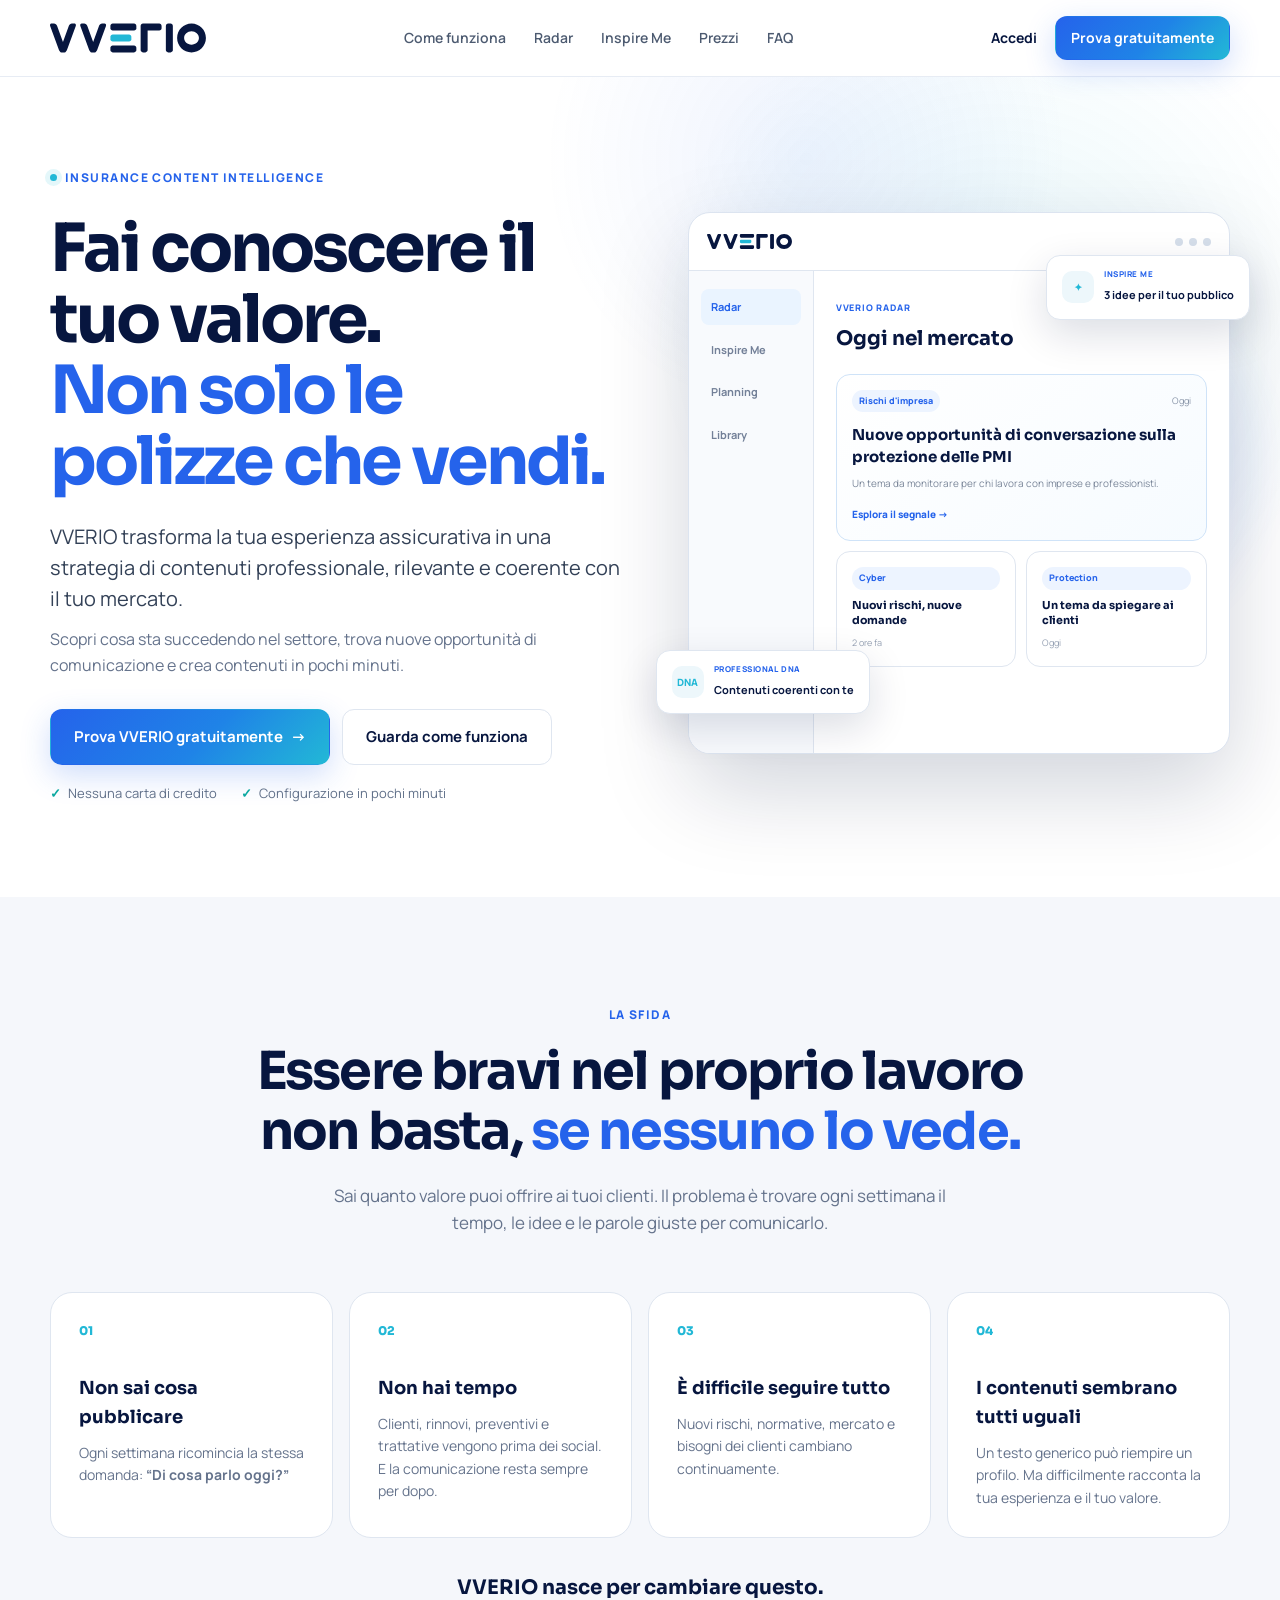
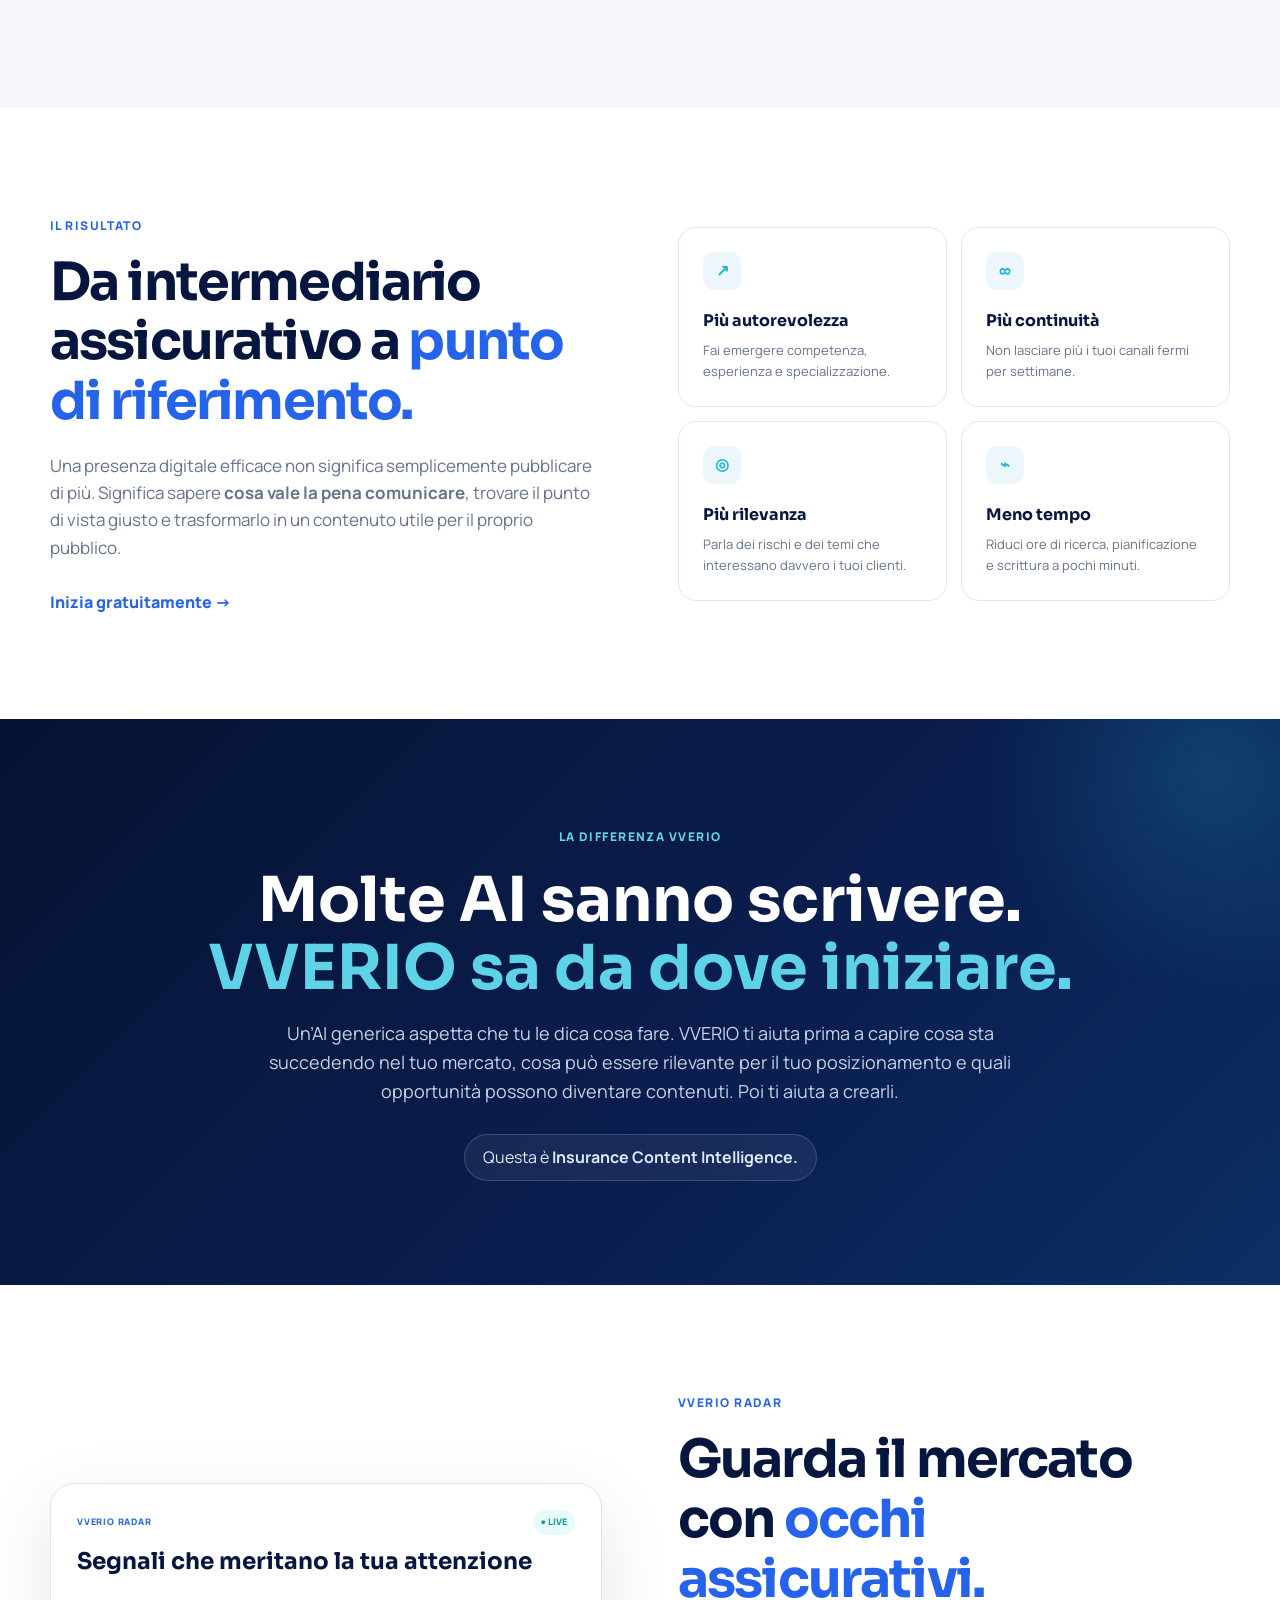
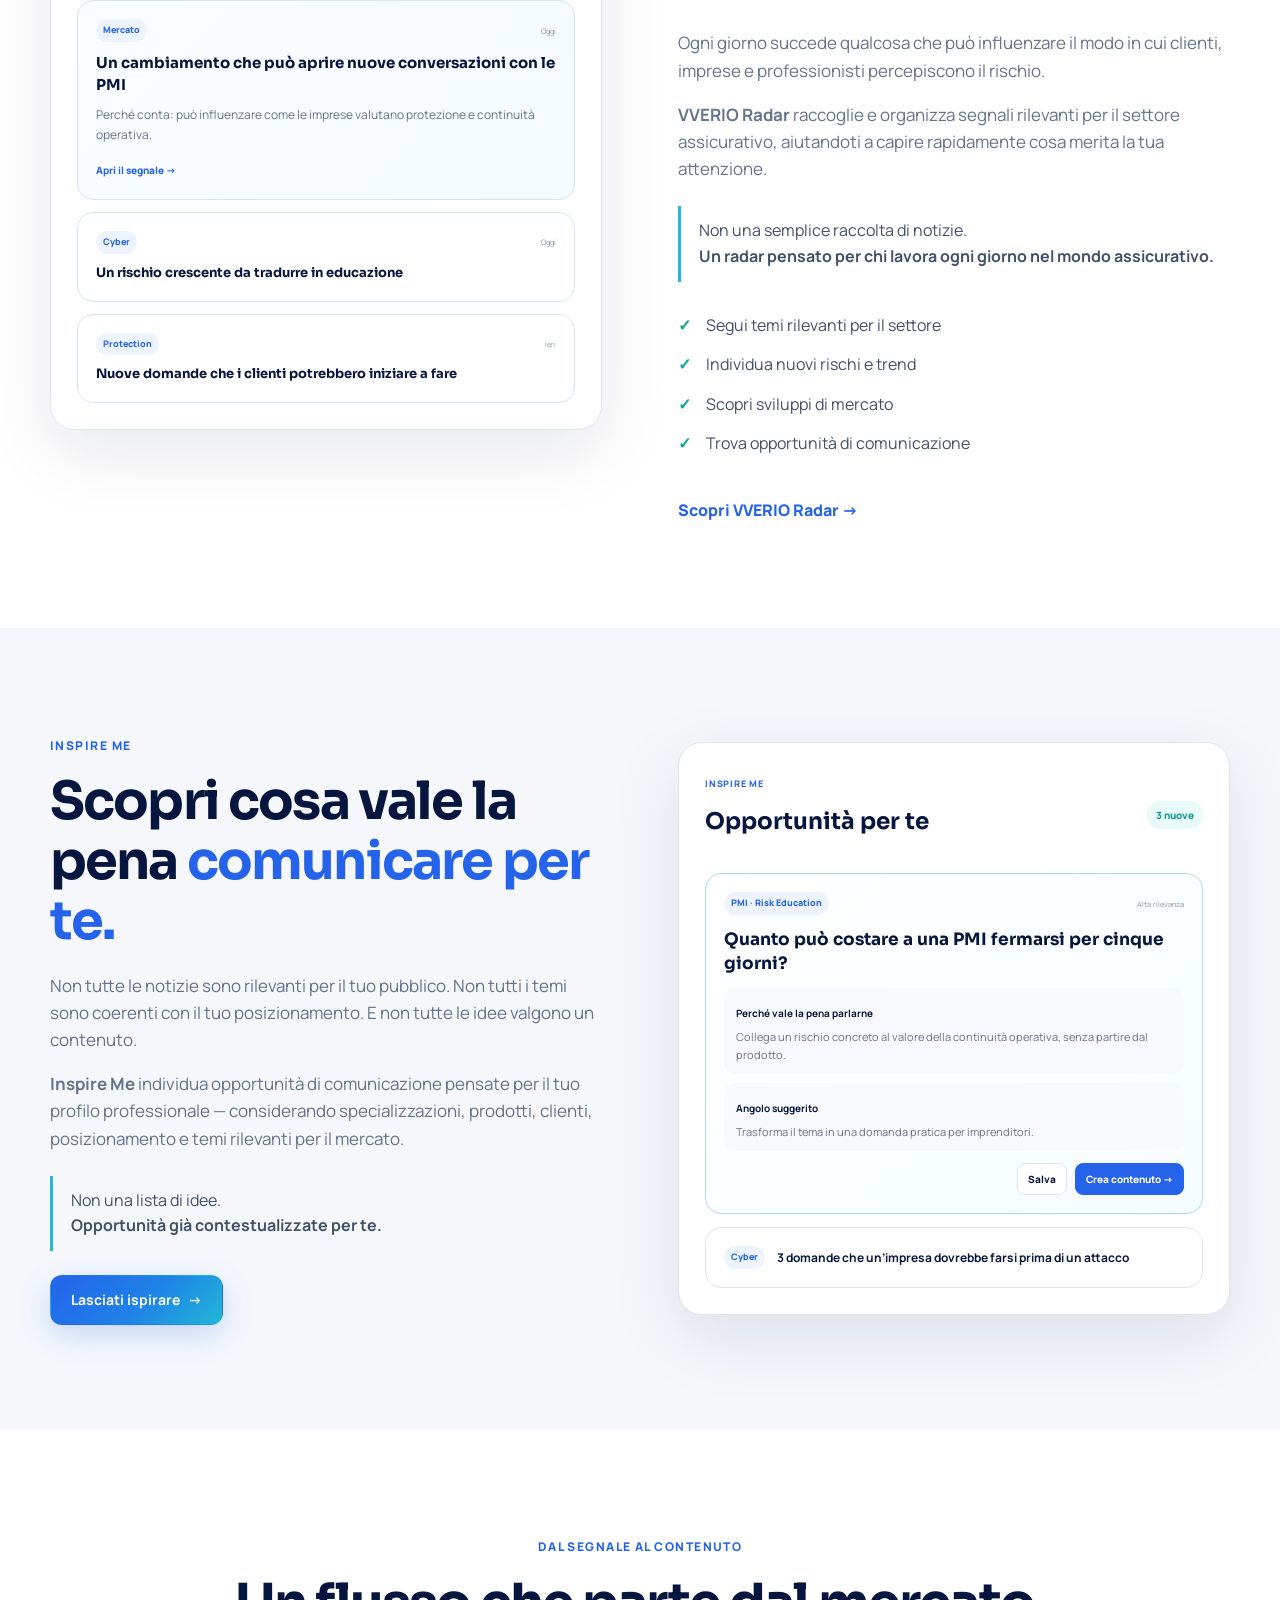
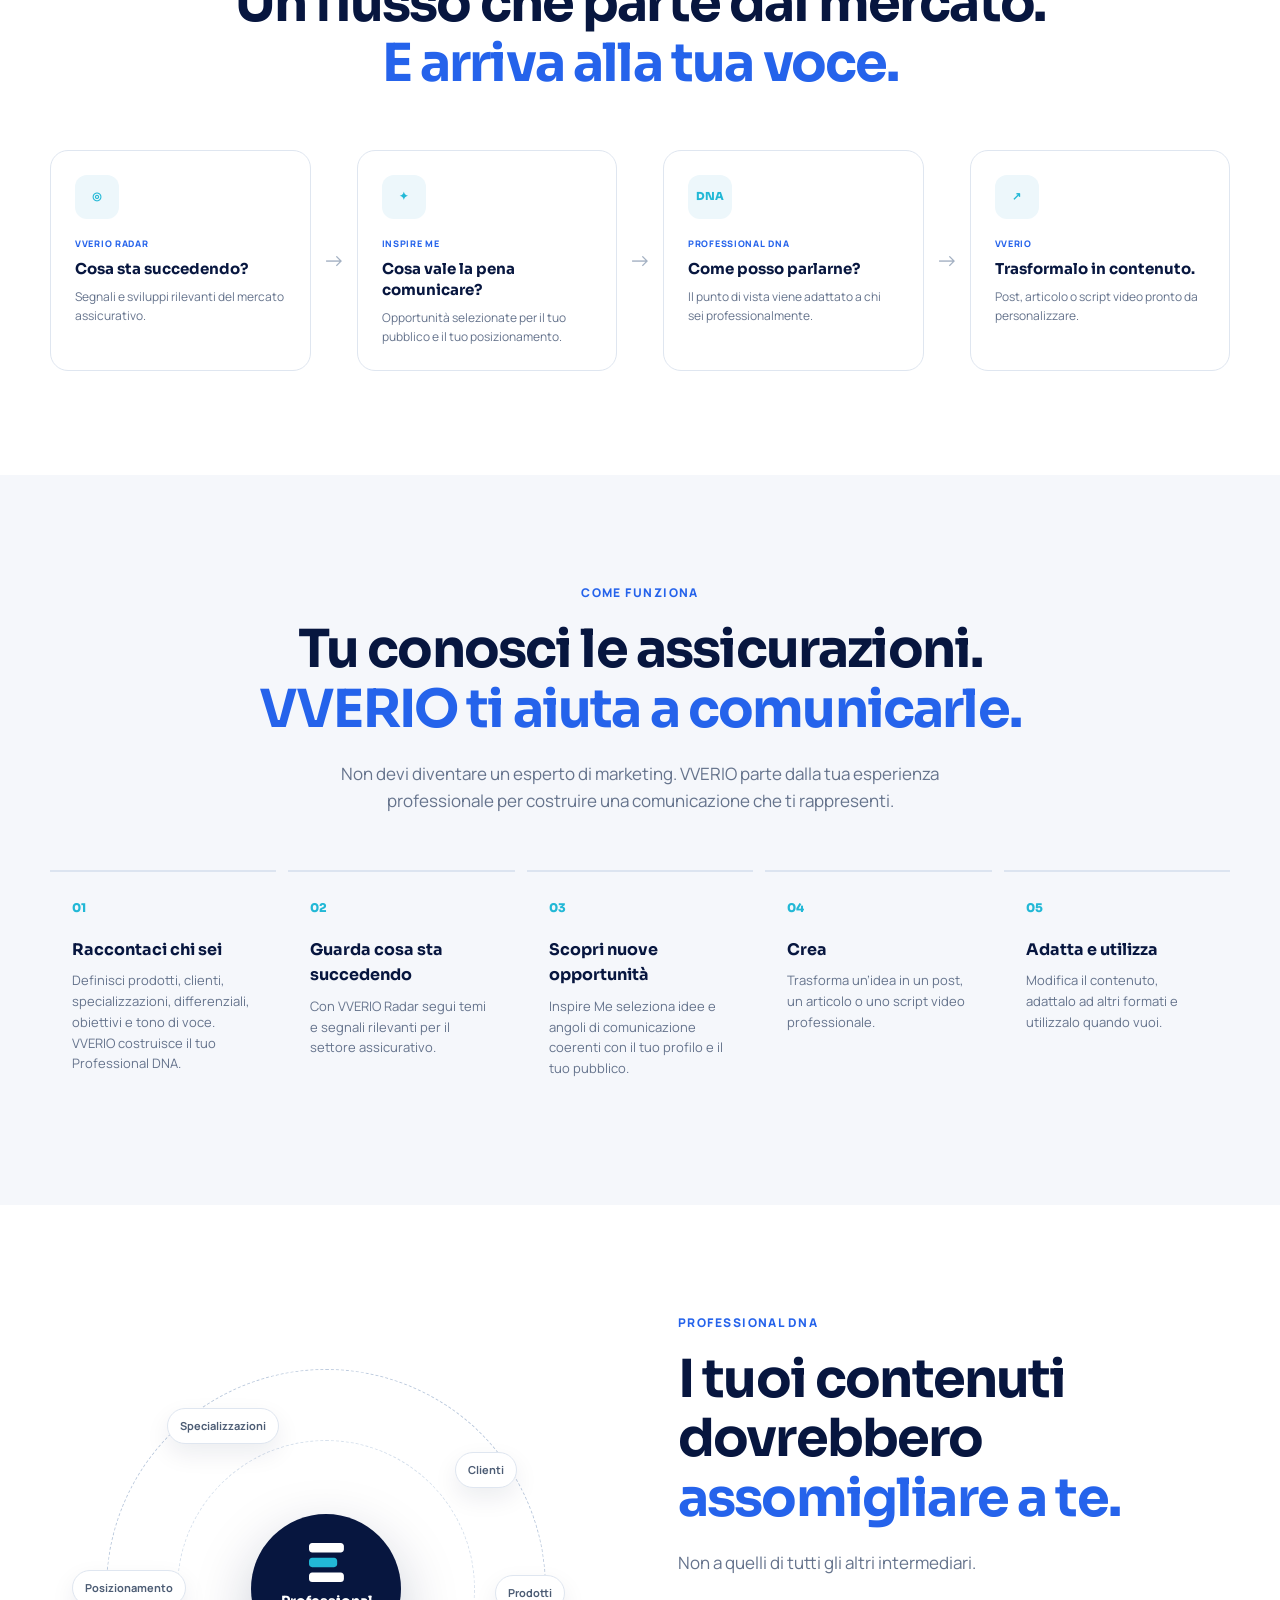
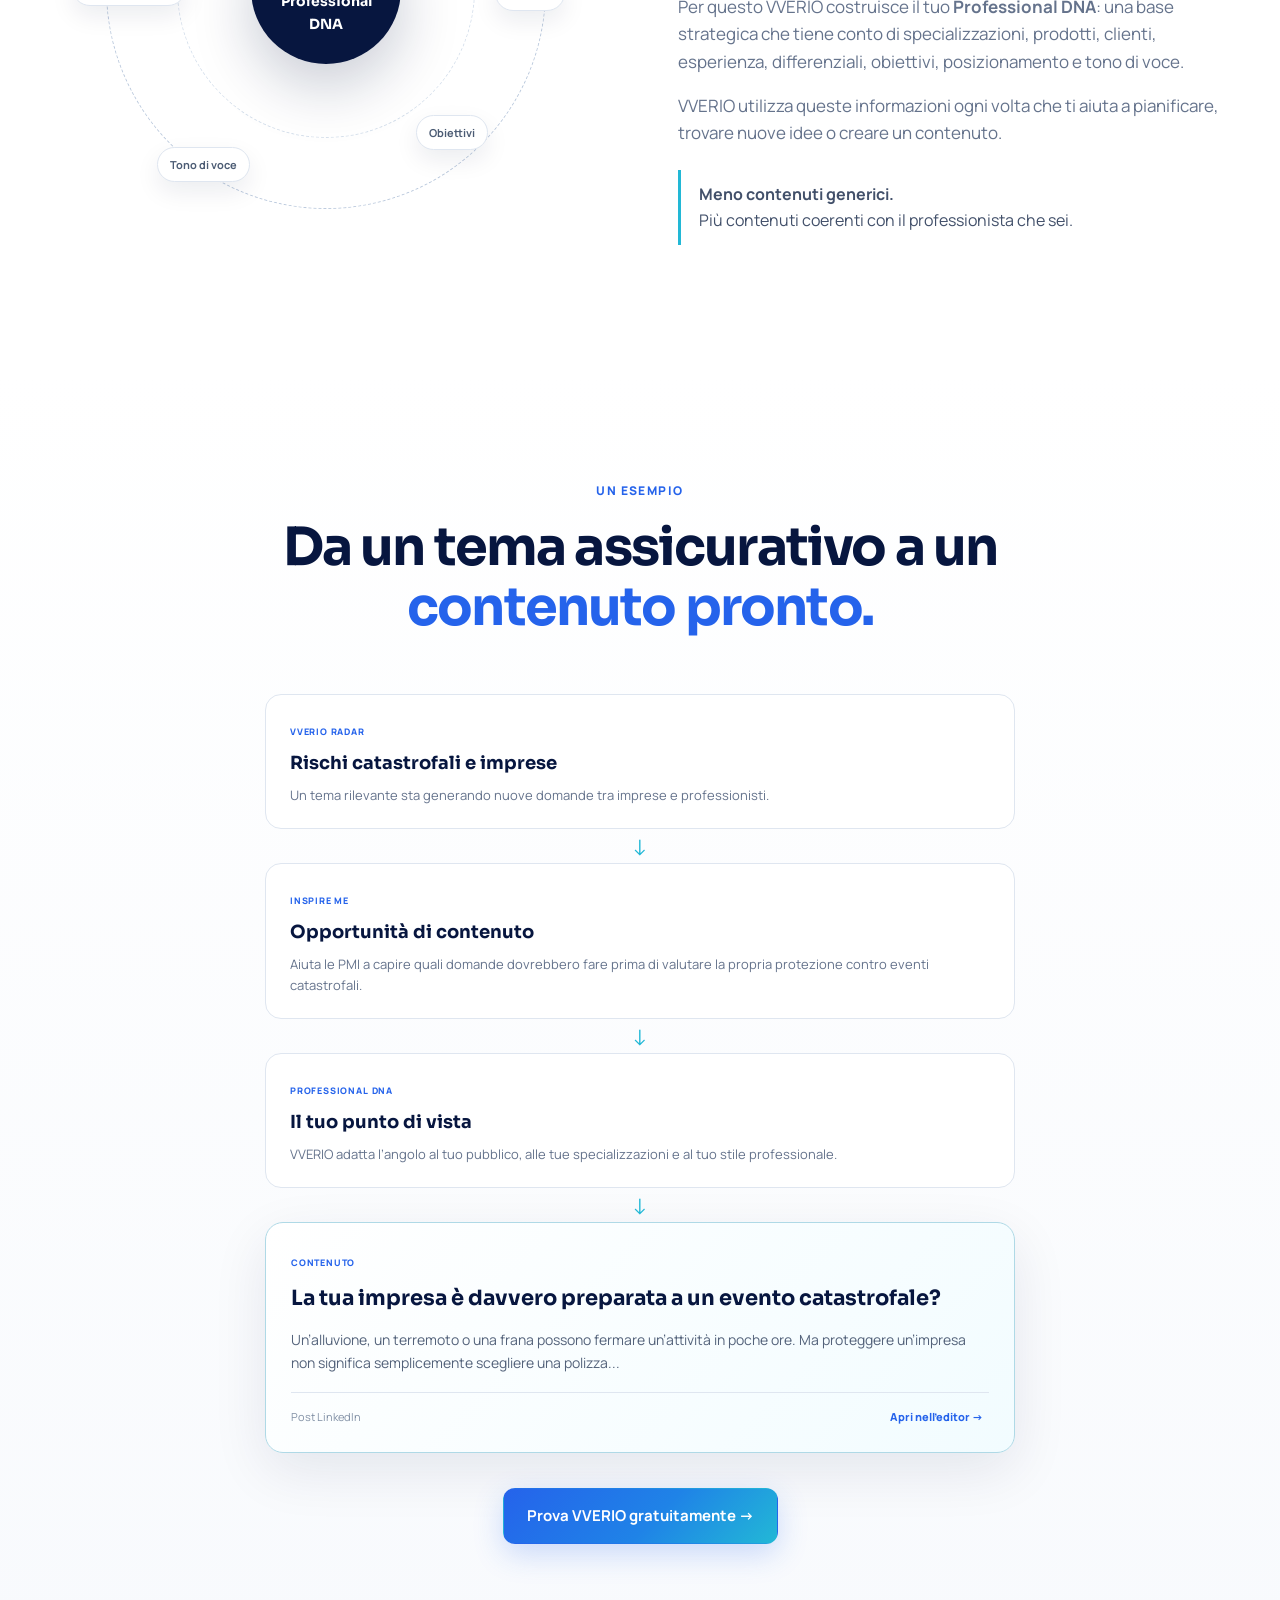
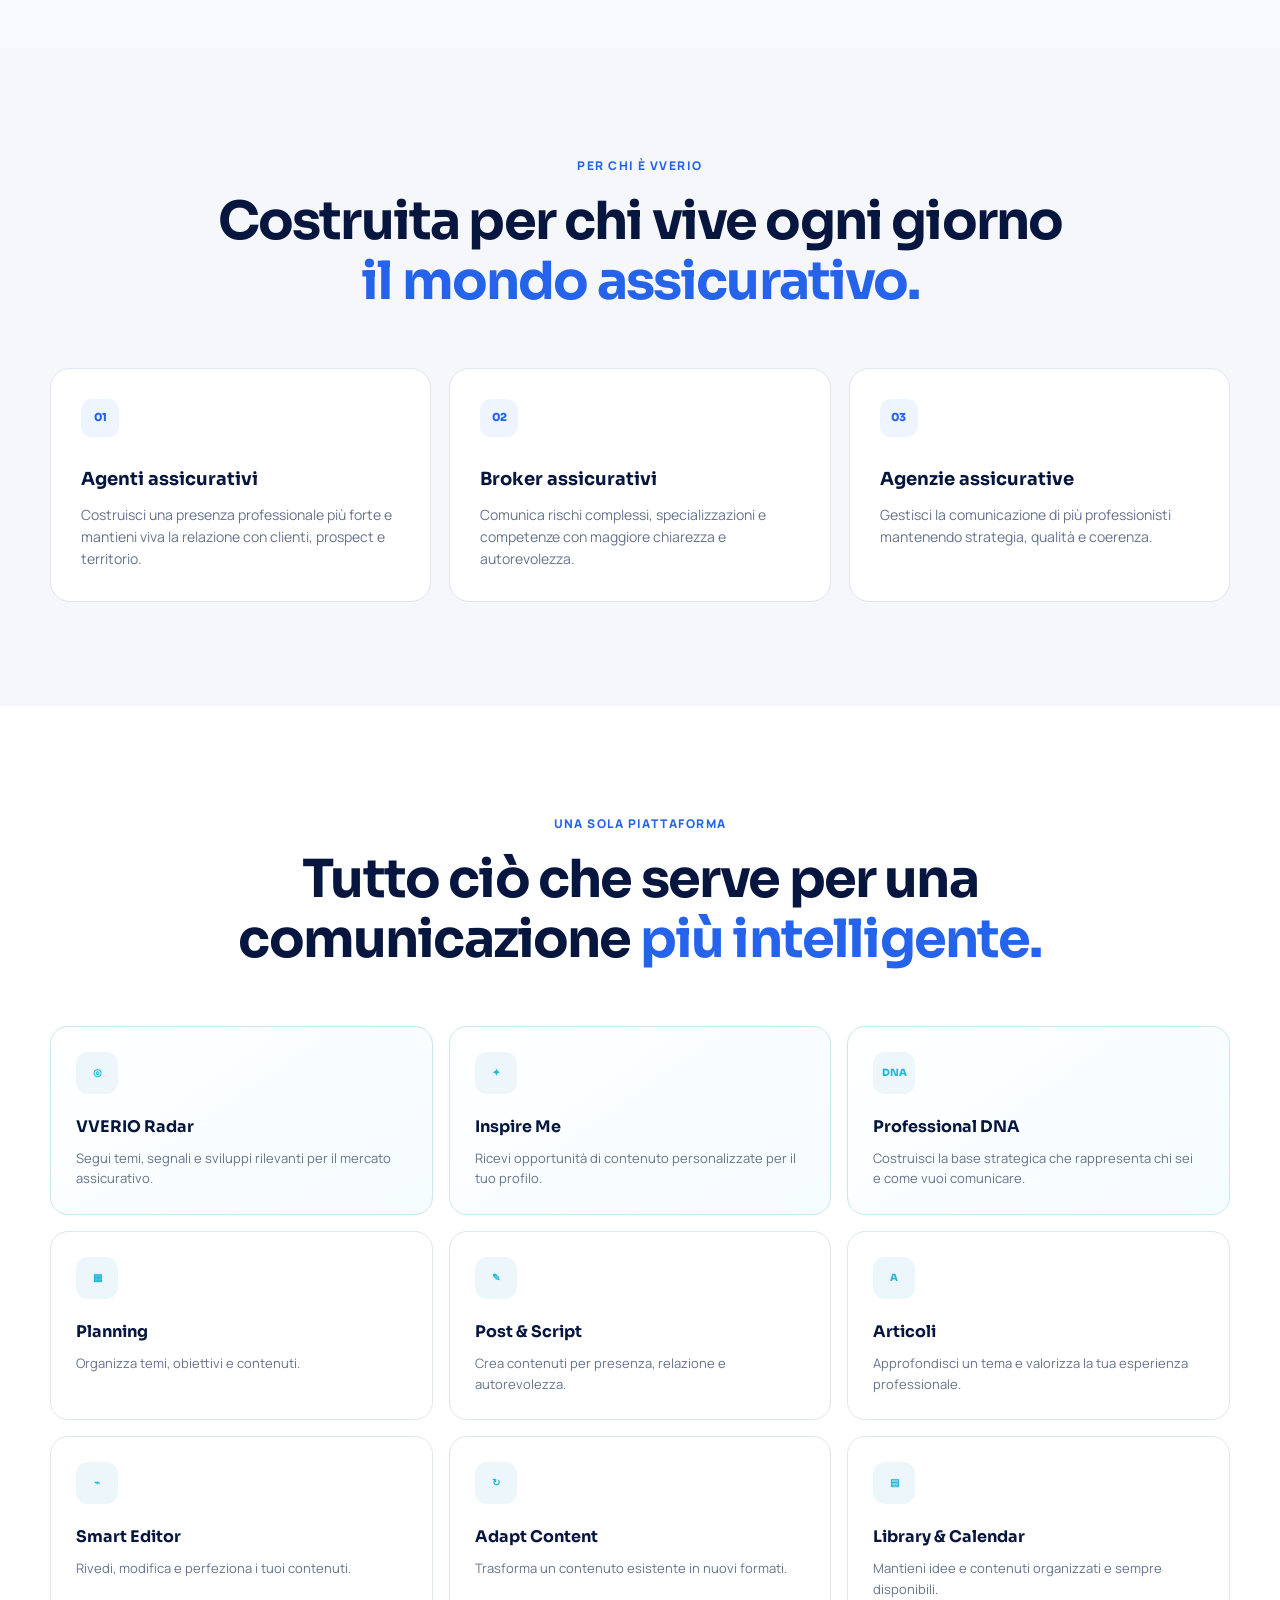
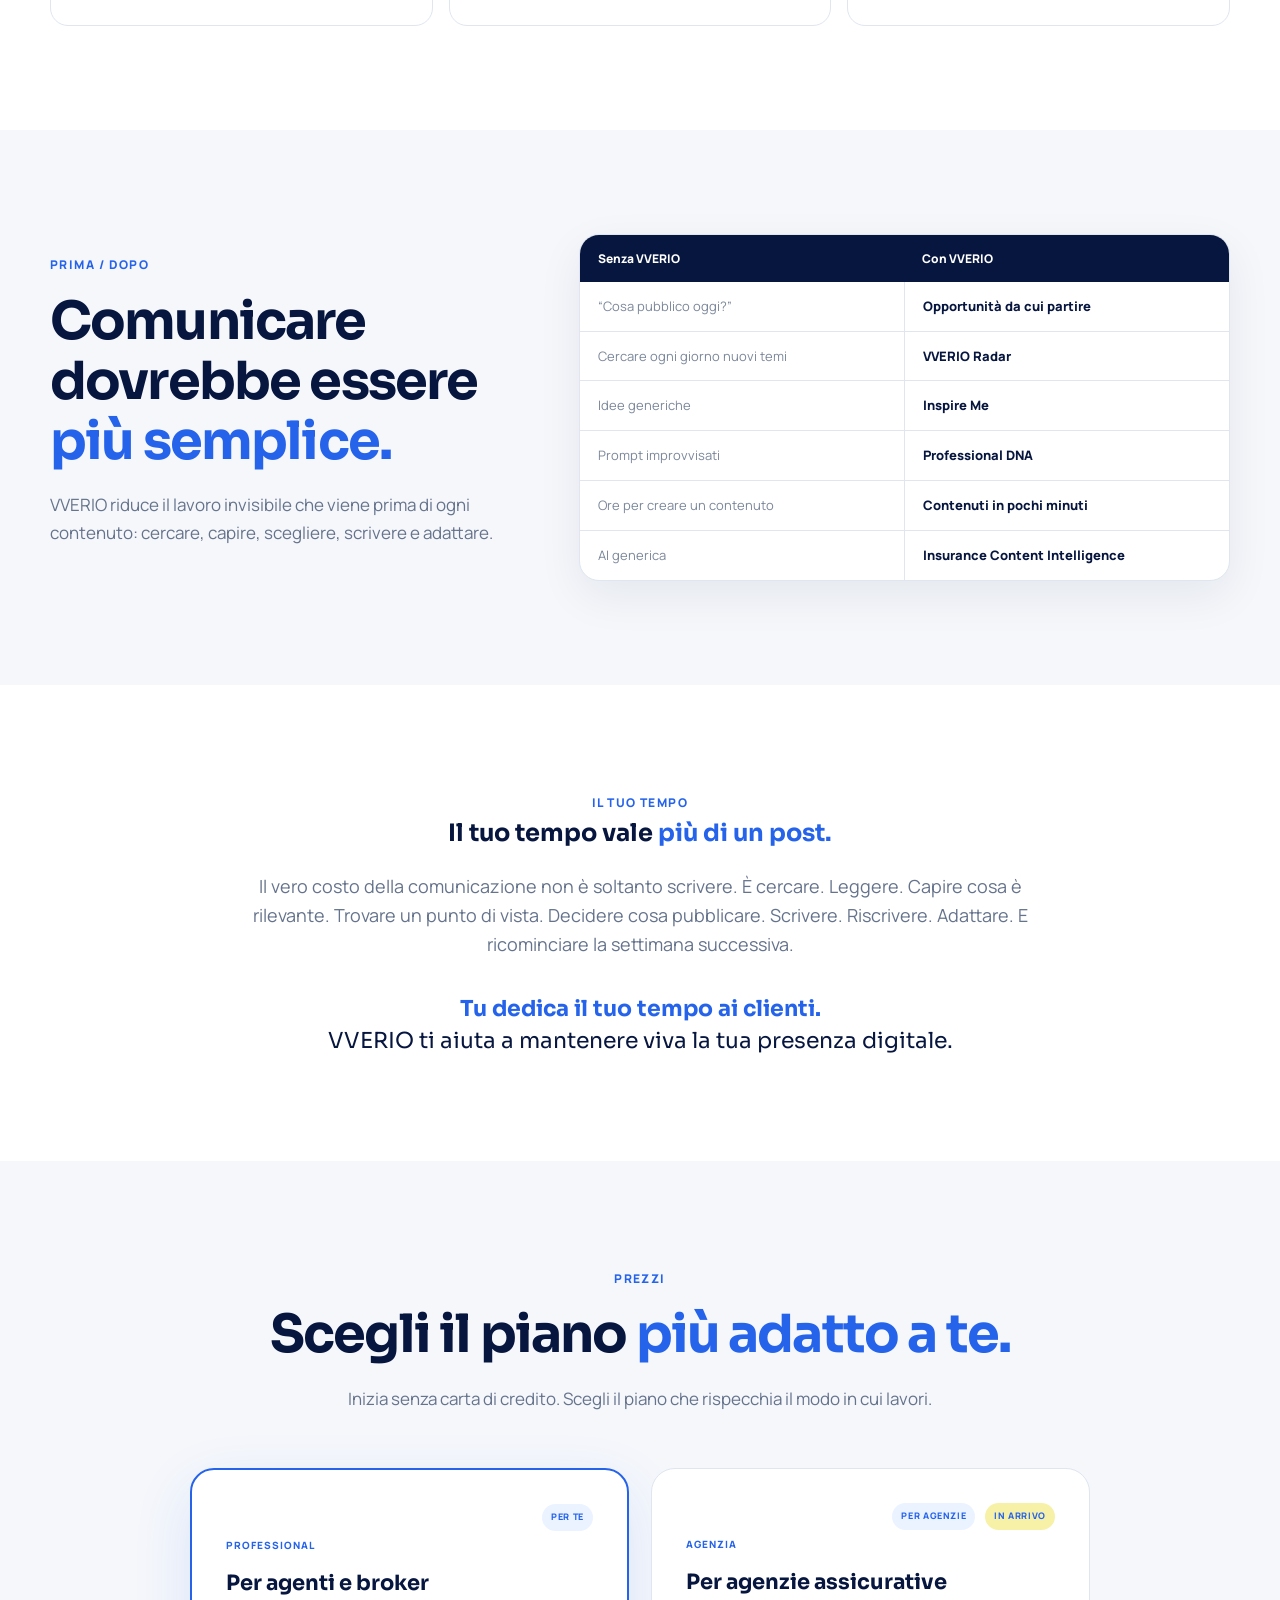
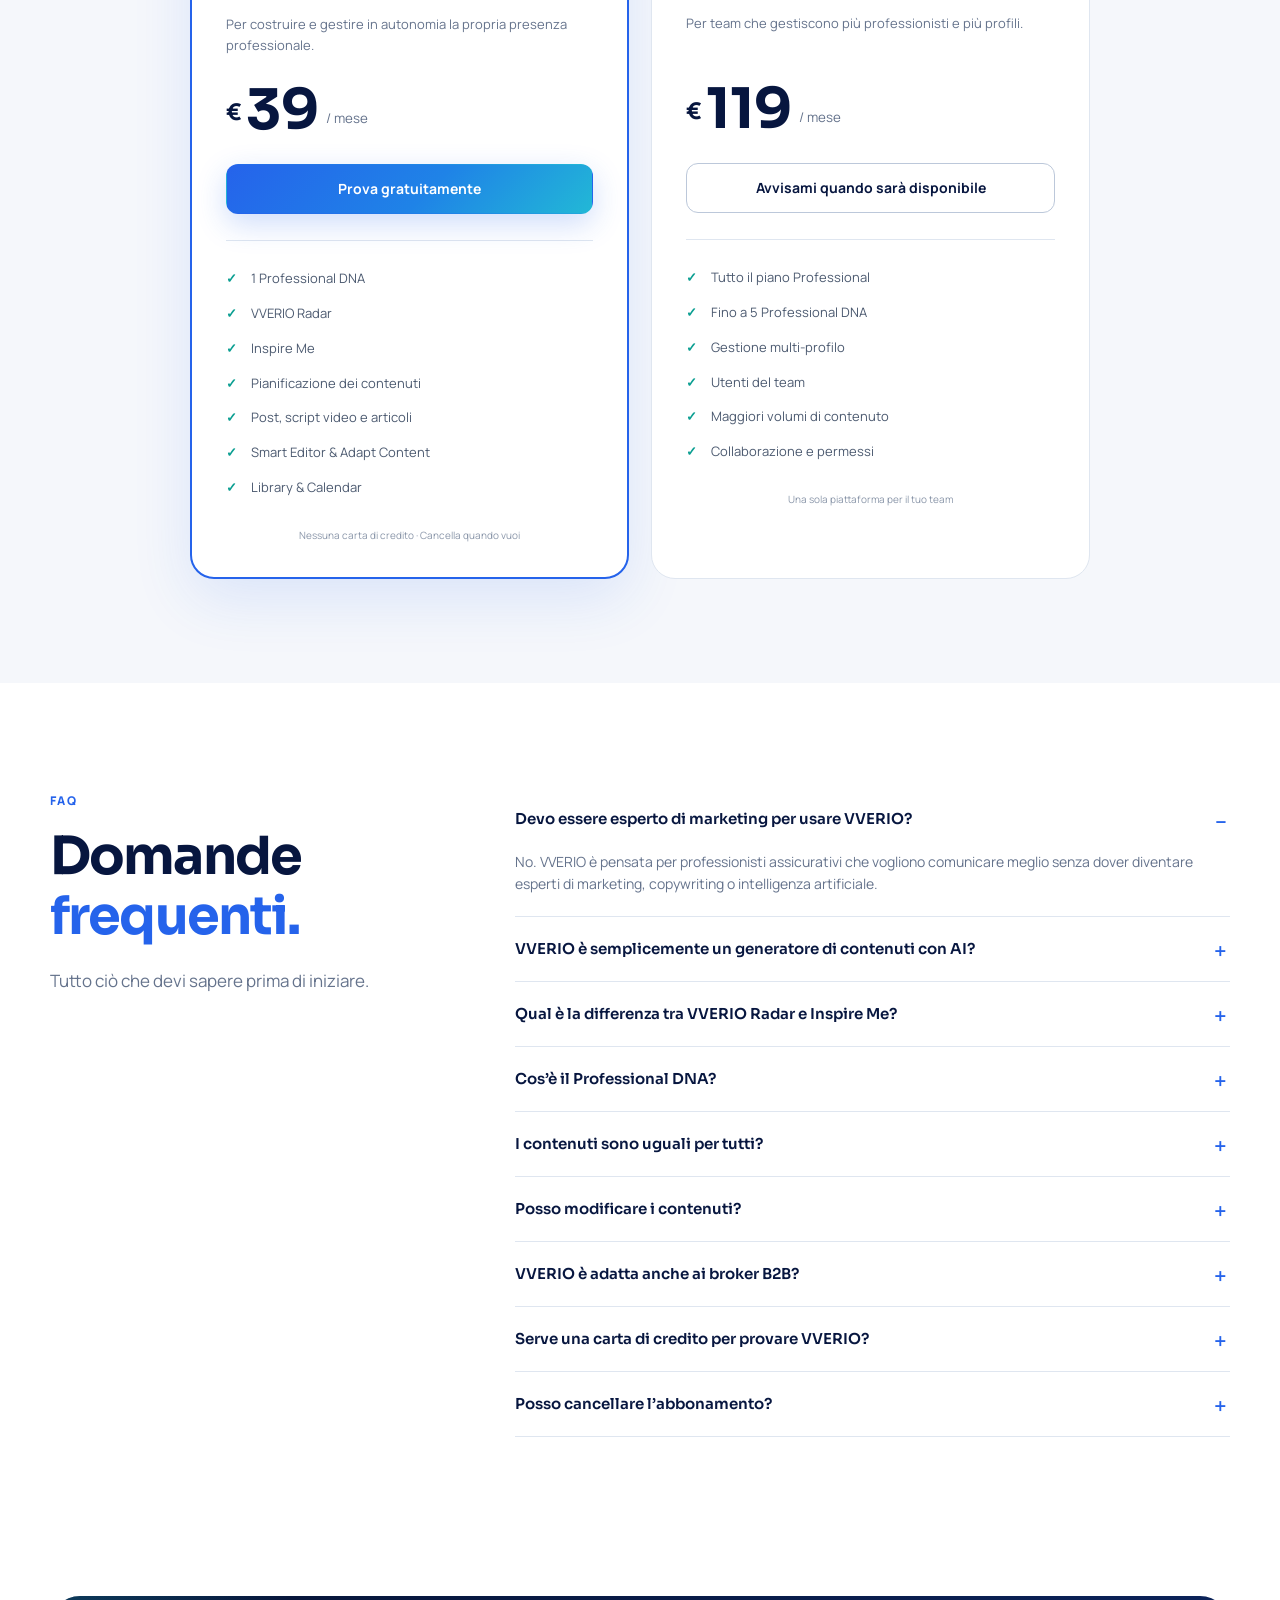
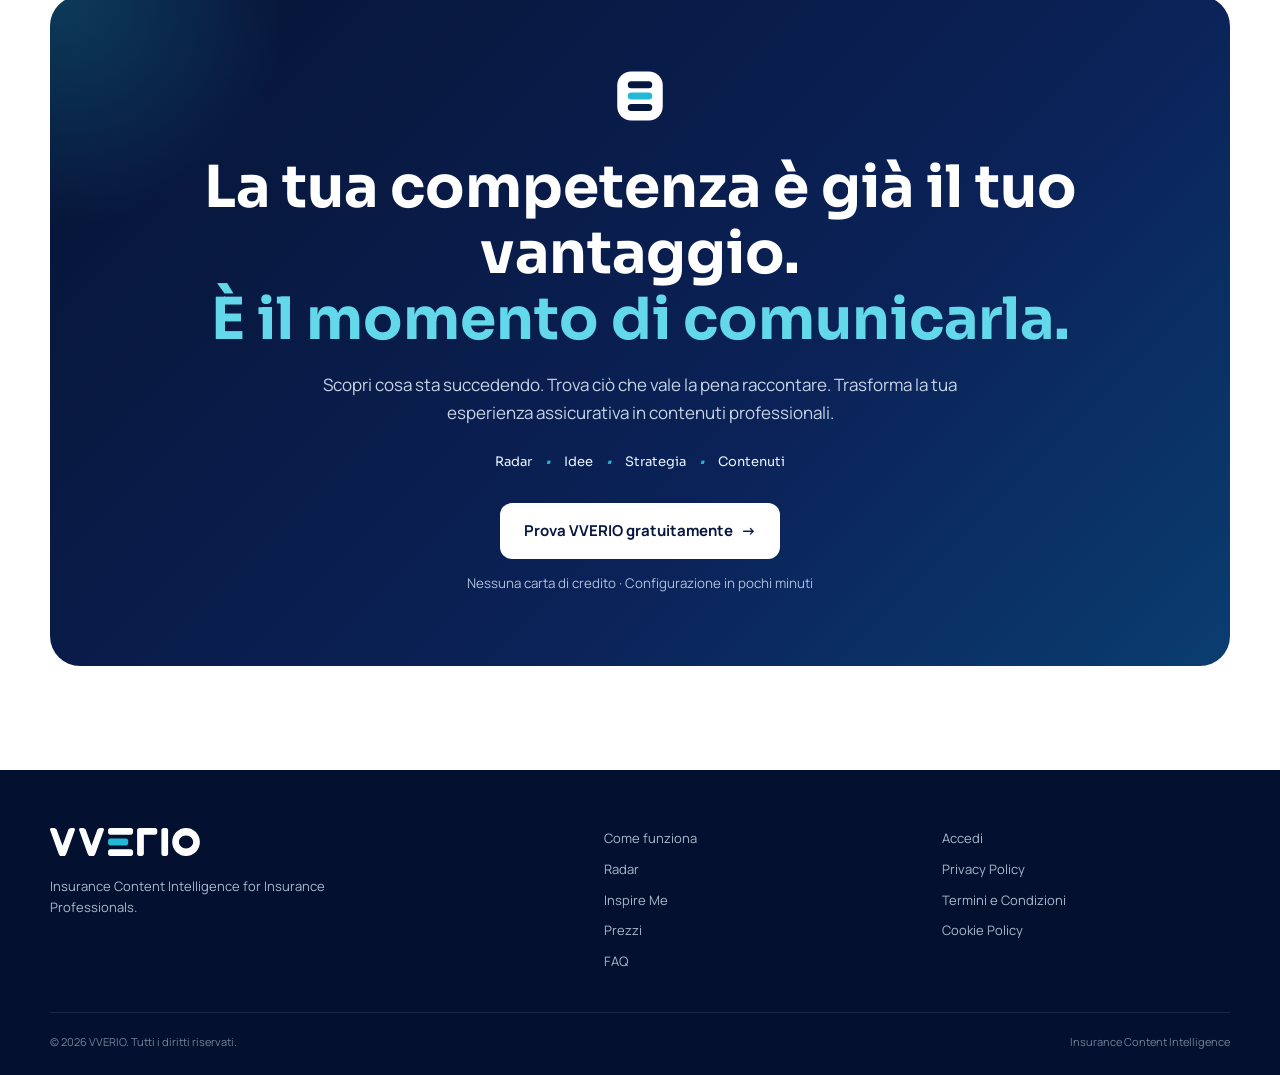
==== commit 7e39cc5d: "waitlist" ====
--- a/it/index.html
+++ b/it/index.html
@@ -335,7 +335,9 @@
         <div class="section-heading center reveal"><span class="kicker">PREZZI</span><h2>Scegli il piano <span>più adatto a te.</span></h2><p>Inizia senza carta di credito. Scegli il piano che rispecchia il modo in cui lavori.</p></div>
         <div class="pricing-grid reveal">
           <article class="price-card highlighted">
-            <div class="popular">PER TE</div>
+            <div class="badges">
+              <div class="popular">PER TE</div>
+            </div>
             <div class="price-top"><span class="plan-label">PROFESSIONAL</span><h3>Per agenti e broker</h3><p>Per costruire e gestire in autonomia la propria presenza professionale.</p></div>
             <div class="price"><span>€</span><strong>39</strong><small>/ mese</small></div>
             <a class="btn  btn-primary full" href="https://app.vverio.com/auth/register">Prova gratuitamente</a>
@@ -351,10 +353,18 @@
             <div class="price-note">Nessuna carta di credito · Cancella quando vuoi</div>
           </article>
           <article class="price-card">
-            <div class="popular">PER AGENZIE</div>
+            <div class="badges">
+              <div class="popular">PER AGENZIE</div>
+              <div class="popular-arrivo">IN ARRIVO</div>
+            </div>
             <div class="price-top"><span class="plan-label">AGENZIA</span><h3>Per agenzie assicurative</h3><p>Per team che gestiscono più professionisti e più profili.</p></div>
             <div class="price"><span>€</span><strong>119</strong><small>/ mese</small></div>
-            <a class="btn btn-outline full" href="https://app.vverio.com/auth/register">Prova VVERIO Agenzia</a>
+            <button
+              class="btn btn-outline full"
+              type="button"
+              onclick="document.getElementById('agenziaWaitlistModal').showModal()">
+              Avvisami quando sarà disponibile
+            </button>
             <ul>
               <li>Tutto il piano Professional</li>
               <li>Fino a 5 Professional DNA</li>
@@ -368,6 +378,7 @@
         </div>
       </div>
     </section>
+
 
     <section class="section faq-section" id="faq">
       <div class="container faq-wrap">
@@ -406,6 +417,72 @@
     </div>
     <div class="container footer-bottom"><span>© 2026 VVERIO. Tutti i diritti riservati.</span><span>Insurance Content Intelligence</span></div>
   </footer>
+  <dialog class="waitlist-modal" id="agenziaWaitlistModal" aria-labelledby="agenziaWaitlistTitle">
+  <div class="waitlist-modal-card">
+    <button
+      class="waitlist-modal-close"
+      type="button"
+      aria-label="Chiudi"
+      onclick="document.getElementById('agenziaWaitlistModal').close()"
+    >
+      ×
+    </button>
+
+    <div id="agenziaWaitlistContent">
+      <span class="kicker">VVERIO AGENZIA</span>
+
+      <h3 id="agenziaWaitlistTitle">
+        Piano Agenzia in arrivo
+      </h3>
+
+      <p>
+        Lascia la tua email e ti avviseremo non appena VVERIO Agenzia sarà disponibile.
+      </p>
+
+      <form id="agenziaWaitlistForm">
+        <label for="agenziaWaitlistEmail">
+          Email professionale
+        </label>
+
+        <input
+          id="agenziaWaitlistEmail"
+          type="email"
+          placeholder="nome@azienda.it"
+          autocomplete="email"
+          required
+        >
+
+        <button
+          id="agenziaWaitlistSubmit"
+          class="btn btn-primary full"
+          type="submit"
+        >
+          Avvisami
+        </button>
+
+        <p id="agenziaWaitlistError" hidden>
+          Si è verificato un problema. Riprova tra poco.
+        </p>
+      </form>
+    </div>
+
+    <div id="agenziaWaitlistSuccess" hidden>
+      <h3>Perfetto.</h3>
+
+      <p>
+        Ti avviseremo quando VVERIO Agenzia sarà disponibile.
+      </p>
+
+      <button
+        class="btn btn-outline full"
+        type="button"
+        onclick="document.getElementById('agenziaWaitlistModal').close()"
+      >
+        Chiudi
+      </button>
+    </div>
+  </div>
+</dialog>
 
   <script src="../script.js"></script>
 </body>
--- a/styles.css
+++ b/styles.css
@@ -25,8 +25,112 @@
 .dna-visual{display:flex;justify-content:center}.dna-orbit{position:relative;width:440px;height:440px;border:1px dashed #BDCBDE;border-radius:50%}.dna-orbit:before{content:"";position:absolute;inset:70px;border:1px dashed #D6E0EC;border-radius:50%}.dna-center{position:absolute;left:50%;top:50%;transform:translate(-50%,-50%);width:150px;height:150px;border-radius:50%;background:var(--navy);display:flex;flex-direction:column;align-items:center;justify-content:center;color:white;text-align:center;box-shadow:0 22px 60px rgba(7,22,63,.22)}.dna-center img{width:35px;margin-bottom:8px}.dna-center strong{font-family:'Sora';font-size:14px}.orbit-tag{position:absolute;background:white;border:1px solid var(--line);box-shadow:0 10px 25px rgba(7,22,63,.08);padding:8px 12px;border-radius:999px;color:#4C5C74;font-size:11px;font-weight:700}.tag-1{top:38px;left:60px}.tag-2{top:82px;right:28px}.tag-3{top:205px;right:-20px}.tag-4{bottom:58px;right:57px}.tag-5{bottom:26px;left:50px}.tag-6{top:200px;left:-35px}
 .example-section{background:linear-gradient(180deg,#fff,#F8FAFD)}.example-flow{max-width:750px;margin:0 auto}.example-card{border:1px solid var(--line);border-radius:16px;background:#fff;padding:22px 24px}.example-card h3{font-size:18px;margin:7px 0}.example-card p{font-size:13px;color:var(--muted);margin:0}.example-connector{text-align:center;color:var(--cyan);font-size:22px;height:34px}.content-preview{border:1px solid #AFD9E6;border-radius:18px;padding:25px;background:linear-gradient(135deg,#fff,#F2FCFF);box-shadow:0 18px 55px rgba(7,22,63,.09)}.content-preview h3{font-size:21px;margin:8px 0}.content-preview p{font-size:14px;color:#53627A}.preview-footer{display:flex;justify-content:space-between;align-items:center;border-top:1px solid var(--line);padding-top:14px;margin-top:18px;font-size:11px;color:#8190A5}.preview-footer button{border:0;background:none;color:var(--blue);font-weight:800}.cta-under{margin-top:35px}.center{text-align:center}
 .audience-grid{display:grid;grid-template-columns:repeat(3,1fr);gap:18px}.audience-card{background:#fff;border:1px solid var(--line);border-radius:20px;padding:30px}.audience-card>span{display:flex;width:38px;height:38px;border-radius:11px;background:#EEF5FF;color:var(--blue);align-items:center;justify-content:center;font-family:'Sora';font-size:11px;font-weight:800}.audience-card h3{font-size:18px;margin:28px 0 10px}.audience-card p{color:var(--muted);font-size:14px;margin:0}.feature-grid{display:grid;grid-template-columns:repeat(3,1fr);gap:16px}.feature-card{border:1px solid var(--line);border-radius:18px;padding:25px;background:#fff}.feature-card.featured{background:linear-gradient(145deg,#fff,#F5FCFF);border-color:#C8E7EE}.feature-icon{width:42px;height:42px;border-radius:12px;background:#EDF7FB;color:var(--cyan);display:flex;align-items:center;justify-content:center;font-family:'Sora';font-weight:800;font-size:10px}.feature-card h3{font-size:16px;margin:20px 0 8px}.feature-card p{font-size:13px;color:var(--muted);margin:0}.compare-layout{grid-template-columns:.82fr 1.18fr}.compare-card{background:#fff;border:1px solid var(--line);border-radius:20px;overflow:hidden;box-shadow:0 15px 45px rgba(7,22,63,.07)}.compare-head,.compare-row{display:grid;grid-template-columns:1fr 1fr}.compare-head{background:var(--navy);color:#fff;font-size:12px;font-weight:800}.compare-head span,.compare-row span,.compare-row strong{padding:14px 18px}.compare-row{border-bottom:1px solid var(--line);font-size:13px}.compare-row:last-child{border-bottom:0}.compare-row span{color:#7B879A}.compare-row strong{color:var(--navy);border-left:1px solid var(--line);font-weight:800}.time-section .container{max-width:850px}.time-section .section-heading{margin-bottom:0}.time-section p{font-size:18px;color:var(--muted);max-width:780px;margin:18px auto}.time-statement{font-family:'Sora';color:var(--navy);font-size:22px;line-height:1.45;margin-top:34px}.time-statement strong{color:var(--blue)}
-.pricing-grid{display:grid;grid-template-columns:1fr 1fr;gap:22px;max-width:900px;margin:0 auto}.price-card{background:#fff;border:1px solid var(--line);border-radius:24px;padding:34px;position:relative}.price-card.highlighted{border:2px solid var(--blue);box-shadow:0 20px 60px rgba(37,99,235,.12)}.popular{position:absolute;right:20px;top:20px;background:#EAF3FF;color:var(--blue);font-size:9px;font-weight:800;letter-spacing:.07em;padding:6px 9px;border-radius:999px}.plan-label{color:var(--blue);font-size:10px;font-weight:900;letter-spacing:.1em}.price-top h3{font-size:21px;margin:11px 0 8px}.price-top p{font-size:13px;color:var(--muted);min-height:42px}.price{display:flex;align-items:flex-end;color:var(--navy);margin:26px 0}.price>span{font-size:23px;font-weight:800;margin:0 4px 8px 0}.price strong{font-family:'Sora';font-size:56px;line-height:1}.price small{color:var(--muted);margin:0 0 8px 7px}.price-card ul{list-style:none;padding:0;margin:26px 0 0;border-top:1px solid var(--line);padding-top:20px}.price-card li{padding:7px 0 7px 25px;position:relative;font-size:13px;color:#4C5A70}.price-card li:before{content:'✓';position:absolute;left:0;color:#0A9E91;font-weight:900}.price-note{text-align:center;margin-top:22px;color:#8A96A9;font-size:10px}.faq-wrap{display:grid;grid-template-columns:.7fr 1.3fr;gap:80px}.faq-list details{border-bottom:1px solid var(--line);padding:0}.faq-list summary{cursor:pointer;list-style:none;padding:20px 32px 20px 0;font-family:'Sora';font-size:15px;font-weight:600;color:var(--navy);position:relative}.faq-list summary::-webkit-details-marker{display:none}.faq-list summary:after{content:'+';position:absolute;right:3px;top:17px;font-size:22px;color:var(--blue);font-family:'Manrope'}.faq-list details[open] summary:after{content:'–'}.faq-list details p{margin:0 0 20px;color:var(--muted);font-size:14px}.final-cta{padding-top:55px}.final-box{background:linear-gradient(135deg,#061333,#0B2258 62%,#0A3D70);border-radius:30px;text-align:center;color:white;padding:72px 40px;position:relative;overflow:hidden}.final-box:before{content:"";position:absolute;width:500px;height:500px;border-radius:50%;left:-240px;top:-250px;background:radial-gradient(circle,rgba(34,184,214,.24),transparent 65%)}.final-box>*{position:relative;z-index:1}.final-box h2{font-size:clamp(36px,4.6vw,58px);color:white;line-height:1.14;margin:24px 0 18px}.final-box h2 span{color:#63D8EB}.final-box p{max-width:700px;margin:0 auto;color:#C7D4E7;font-size:17px}.final-chain{display:flex;justify-content:center;gap:13px;margin:26px 0 30px;color:#E8F2FF;font-family:'Sora';font-size:13px}.final-chain i{color:var(--cyan)}.final-box small{display:block;color:#AFC0D9;margin-top:14px}footer{background:#04102F;color:#AAB8CE;padding:58px 0 24px}.footer-grid{display:grid;grid-template-columns:1.4fr .8fr .8fr;gap:50px}.footer-brand p{max-width:330px;font-size:13px}.footer-links{display:flex;flex-direction:column;gap:10px;font-size:13px}.footer-links a:hover{color:white}.footer-bottom{border-top:1px solid rgba(255,255,255,.09);margin-top:40px;padding-top:20px;display:flex;justify-content:space-between;font-size:11px;color:#73829A}
+.pricing-grid{display:grid;grid-template-columns:1fr 1fr;gap:22px;max-width:900px;margin:0 auto}.price-card{background:#fff;border:1px solid var(--line);border-radius:24px;padding:34px;position:relative}.price-card.highlighted{border:2px solid var(--blue);box-shadow:0 20px 60px rgba(37,99,235,.12)}
+.badges{display:flex;align-items:center;justify-content:flex-end;gap:10px;position:relative;flex-wrap:wrap}
+.popular,.popular-arrivo{position:static;display:inline-flex;align-items:center;justify-content:center;background:#EAF3FF;color:var(--blue);font-size:9px;font-weight:800;letter-spacing:.07em;padding:6px 9px;border-radius:999px}.popular-arrivo{background:#F7F1A8}.plan-label{color:var(--blue);font-size:10px;font-weight:900;letter-spacing:.1em}.price-top h3{font-size:21px;margin:11px 0 8px}.price-top p{font-size:13px;color:var(--muted);min-height:42px}.price{display:flex;align-items:flex-end;color:var(--navy);margin:26px 0}.price>span{font-size:23px;font-weight:800;margin:0 4px 8px 0}.price strong{font-family:'Sora';font-size:56px;line-height:1}.price small{color:var(--muted);margin:0 0 8px 7px}.price-card ul{list-style:none;padding:0;margin:26px 0 0;border-top:1px solid var(--line);padding-top:20px}.price-card li{padding:7px 0 7px 25px;position:relative;font-size:13px;color:#4C5A70}.price-card li:before{content:'✓';position:absolute;left:0;color:#0A9E91;font-weight:900}.price-note{text-align:center;margin-top:22px;color:#8A96A9;font-size:10px}.faq-wrap{display:grid;grid-template-columns:.7fr 1.3fr;gap:80px}.faq-list details{border-bottom:1px solid var(--line);padding:0}.faq-list summary{cursor:pointer;list-style:none;padding:20px 32px 20px 0;font-family:'Sora';font-size:15px;font-weight:600;color:var(--navy);position:relative}.faq-list summary::-webkit-details-marker{display:none}.faq-list summary:after{content:'+';position:absolute;right:3px;top:17px;font-size:22px;color:var(--blue);font-family:'Manrope'}.faq-list details[open] summary:after{content:'–'}.faq-list details p{margin:0 0 20px;color:var(--muted);font-size:14px}.final-cta{padding-top:55px}.final-box{background:linear-gradient(135deg,#061333,#0B2258 62%,#0A3D70);border-radius:30px;text-align:center;color:white;padding:72px 40px;position:relative;overflow:hidden}.final-box:before{content:"";position:absolute;width:500px;height:500px;border-radius:50%;left:-240px;top:-250px;background:radial-gradient(circle,rgba(34,184,214,.24),transparent 65%)}.final-box>*{position:relative;z-index:1}.final-box h2{font-size:clamp(36px,4.6vw,58px);color:white;line-height:1.14;margin:24px 0 18px}.final-box h2 span{color:#63D8EB}.final-box p{max-width:700px;margin:0 auto;color:#C7D4E7;font-size:17px}.final-chain{display:flex;justify-content:center;gap:13px;margin:26px 0 30px;color:#E8F2FF;font-family:'Sora';font-size:13px}.final-chain i{color:var(--cyan)}.final-box small{display:block;color:#AFC0D9;margin-top:14px}footer{background:#04102F;color:#AAB8CE;padding:58px 0 24px}.footer-grid{display:grid;grid-template-columns:1.4fr .8fr .8fr;gap:50px}.footer-brand p{max-width:330px;font-size:13px}.footer-links{display:flex;flex-direction:column;gap:10px;font-size:13px}.footer-links a:hover{color:white}.footer-bottom{border-top:1px solid rgba(255,255,255,.09);margin-top:40px;padding-top:20px;display:flex;justify-content:space-between;font-size:11px;color:#73829A}
+.popular-arrivo{position:static;display:inline-flex;align-items:center;justify-content:center;background:#F7F1A8;color:var(--blue);font-size:9px;font-weight:800;letter-spacing:.07em;padding:6px 9px;border-radius:999px}.plan-label{color:var(--blue);font-size:10px;font-weight:900;letter-spacing:.1em}.price-top h3{font-size:21px;margin:11px 0 8px}.price-top p{font-size:13px;color:var(--muted);min-height:42px}.price{display:flex;align-items:flex-end;color:var(--navy);margin:26px 0}.price>span{font-size:23px;font-weight:800;margin:0 4px 8px 0}.price strong{font-family:'Sora';font-size:56px;line-height:1}.price small{color:var(--muted);margin:0 0 8px 7px}.price-card ul{list-style:none;padding:0;margin:26px 0 0;border-top:1px solid var(--line);padding-top:20px}.price-card li{padding:7px 0 7px 25px;position:relative;font-size:13px;color:#4C5A70}.price-card li:before{content:'✓';position:absolute;left:0;color:#0A9E91;font-weight:900}.price-note{text-align:center;margin-top:22px;color:#8A96A9;font-size:10px}.faq-wrap{display:grid;grid-template-columns:.7fr 1.3fr;gap:80px}.faq-list details{border-bottom:1px solid var(--line);padding:0}.faq-list summary{cursor:pointer;list-style:none;padding:20px 32px 20px 0;font-family:'Sora';font-size:15px;font-weight:600;color:var(--navy);position:relative}.faq-list summary::-webkit-details-marker{display:none}.faq-list summary:after{content:'+';position:absolute;right:3px;top:17px;font-size:22px;color:var(--blue);font-family:'Manrope'}.faq-list details[open] summary:after{content:'–'}.faq-list details p{margin:0 0 20px;color:var(--muted);font-size:14px}.final-cta{padding-top:55px}.final-box{background:linear-gradient(135deg,#061333,#0B2258 62%,#0A3D70);border-radius:30px;text-align:center;color:white;padding:72px 40px;position:relative;overflow:hidden}.final-box:before{content:"";position:absolute;width:500px;height:500px;border-radius:50%;left:-240px;top:-250px;background:radial-gradient(circle,rgba(34,184,214,.24),transparent 65%)}.final-box>*{position:relative;z-index:1}.final-box h2{font-size:clamp(36px,4.6vw,58px);color:white;line-height:1.14;margin:24px 0 18px}.final-box h2 span{color:#63D8EB}.final-box p{max-width:700px;margin:0 auto;color:#C7D4E7;font-size:17px}.final-chain{display:flex;justify-content:center;gap:13px;margin:26px 0 30px;color:#E8F2FF;font-family:'Sora';font-size:13px}.final-chain i{color:var(--cyan)}.final-box small{display:block;color:#AFC0D9;margin-top:14px}footer{background:#04102F;color:#AAB8CE;padding:58px 0 24px}.footer-grid{display:grid;grid-template-columns:1.4fr .8fr .8fr;gap:50px}.footer-brand p{max-width:330px;font-size:13px}.footer-links{display:flex;flex-direction:column;gap:10px;font-size:13px}.footer-links a:hover{color:white}.footer-bottom{border-top:1px solid rgba(255,255,255,.09);margin-top:40px;padding-top:20px;display:flex;justify-content:space-between;font-size:11px;color:#73829A}
 .reveal{opacity:0;transform:translateY(16px);transition:opacity .6s ease,transform .6s ease}.reveal.visible{opacity:1;transform:none}
+
+.waitlist-modal {
+  width: min(520px, calc(100% - 32px));
+  max-width: 520px;
+  border: 0;
+  padding: 0;
+  border-radius: 22px;
+  background: transparent;
+  color: var(--graphite);
+}
+
+.waitlist-modal::backdrop {
+  background: rgba(7, 22, 63, .58);
+  backdrop-filter: blur(5px);
+}
+
+.waitlist-modal-card {
+  position: relative;
+  background: #fff;
+  border: 1px solid var(--line);
+  border-radius: 22px;
+  padding: 34px;
+  box-shadow: 0 28px 90px rgba(7, 22, 63, .22);
+}
+
+.waitlist-modal-card h3 {
+  font-size: 25px;
+  line-height: 1.25;
+  margin: 12px 38px 10px 0;
+}
+
+.waitlist-modal-card p {
+  margin: 0 0 24px;
+  color: var(--muted);
+  font-size: 14px;
+}
+
+.waitlist-modal-close {
+  position: absolute;
+  top: 16px;
+  right: 16px;
+  width: 36px;
+  height: 36px;
+  display: flex;
+  align-items: center;
+  justify-content: center;
+  border: 1px solid var(--line);
+  border-radius: 50%;
+  background: #fff;
+  color: var(--navy);
+  cursor: pointer;
+  font-size: 22px;
+  line-height: 1;
+}
+
+.waitlist-modal-card label {
+  display: block;
+  margin-bottom: 7px;
+  color: var(--navy);
+  font-size: 13px;
+  font-weight: 700;
+}
+
+.waitlist-modal-card input {
+  width: 100%;
+  height: 48px;
+  margin-bottom: 12px;
+  padding: 0 14px;
+  border: 1px solid #BCC8DA;
+  border-radius: 12px;
+  outline: none;
+  font: inherit;
+  color: var(--graphite);
+  background: #fff;
+}
+
+.waitlist-modal-card input:focus {
+  border-color: var(--blue);
+  box-shadow: 0 0 0 3px rgba(37, 99, 235, .10);
+}
+
+#agenziaWaitlistError {
+  margin: 12px 0 0;
+  color: #B42318;
+  font-size: 12px;
+}
+
+#agenziaWaitlistSuccess {
+  text-align: center;
+}
+
+@media (max-width: 680px) {
+  .waitlist-modal-card {
+    padding: 28px 20px 22px;
+  }
+
+  .waitlist-modal-card h3 {
+    font-size: 22px;
+  }
+}
+
 @media (max-width:1000px){.desktop-nav,.nav-actions{display:none}.menu-toggle{display:block}.hero-grid,.split,.faq-wrap{grid-template-columns:1fr}.hero-grid{gap:28px}.hero-visual{min-height:520px}.pain-grid{grid-template-columns:1fr 1fr}.flow-grid{grid-template-columns:1fr}.flow-arrow{transform:rotate(90deg);justify-self:center}.steps{grid-template-columns:1fr 1fr}.dna-visual{order:2}.feature-grid{grid-template-columns:1fr 1fr}.faq-wrap{gap:30px}.compare-layout{grid-template-columns:1fr}.radar-layout .radar-demo{order:2}}
 @media (max-width:680px){.container{width:min(100% - 28px,1180px)}.section{padding:72px 0}.nav-wrap{height:66px}.brand img{width:132px}.hero{padding-top:54px}.hero-grid{display:block}h1{font-size:42px}.hero-lead{font-size:18px}.hero-actions{flex-direction:column}.hero-actions .btn{width:100%}.trust-row{flex-direction:column;gap:4px}.hero-visual{min-height:auto;margin-top:48px}.app-window{transform:none}.app-body{grid-template-columns:90px 1fr}.app-sidebar{padding:14px 8px}.side-pill{font-size:9px;padding:7px}.app-content{padding:14px}.float-card{display:none}.mini-grid{grid-template-columns:1fr}.section-heading h2{font-size:35px}.section-heading.center{margin-bottom:38px}.section-heading p{font-size:15px}.pain-grid,.benefit-grid,.audience-grid,.feature-grid,.pricing-grid{grid-template-columns:1fr}.pain-card{min-height:0}.split{gap:42px}.flow-grid{gap:4px}.steps{grid-template-columns:1fr}.step{padding:18px 4px}.dna-orbit{width:330px;height:330px}.dna-center{width:120px;height:120px}.dna-orbit:before{inset:55px}.tag-1{top:20px;left:35px}.tag-2{top:65px;right:0}.tag-3{top:155px;right:-8px}.tag-4{bottom:35px;right:30px}.tag-5{bottom:18px;left:23px}.tag-6{top:150px;left:-10px}.orbit-tag{font-size:9px;padding:6px 9px}.compare-head span,.compare-row span,.compare-row strong{padding:12px 10px;font-size:11px}.price-card{padding:26px 22px}.price strong{font-size:48px}.popular{position:static;display:inline-block;margin-bottom:14px}.final-box{padding:52px 20px;border-radius:22px}.final-chain{flex-wrap:wrap}.footer-grid{grid-template-columns:1fr;gap:28px}.footer-bottom{flex-direction:column;gap:8px}.inspire-layout .inspire-demo{order:2}}
 @media (prefers-reduced-motion:reduce){html{scroll-behavior:auto}.reveal{opacity:1;transform:none;transition:none}.btn{transition:none}}
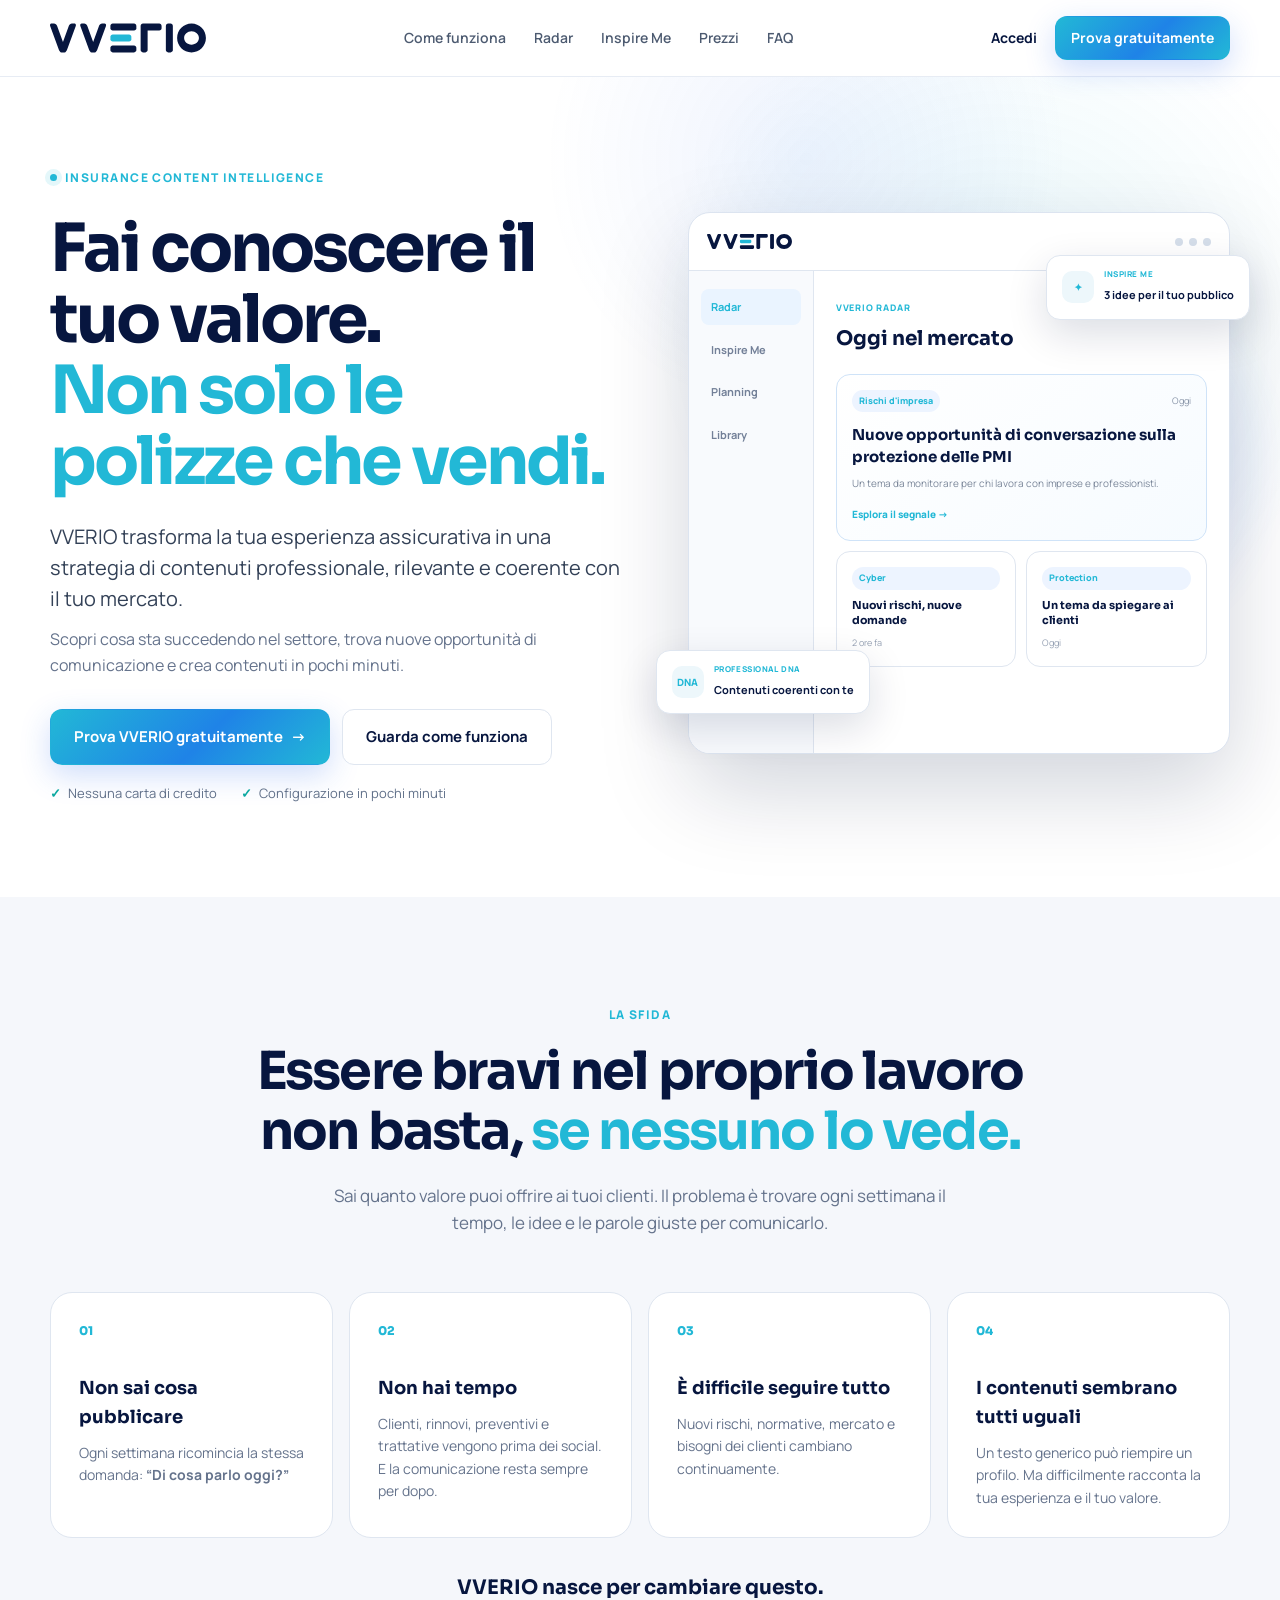
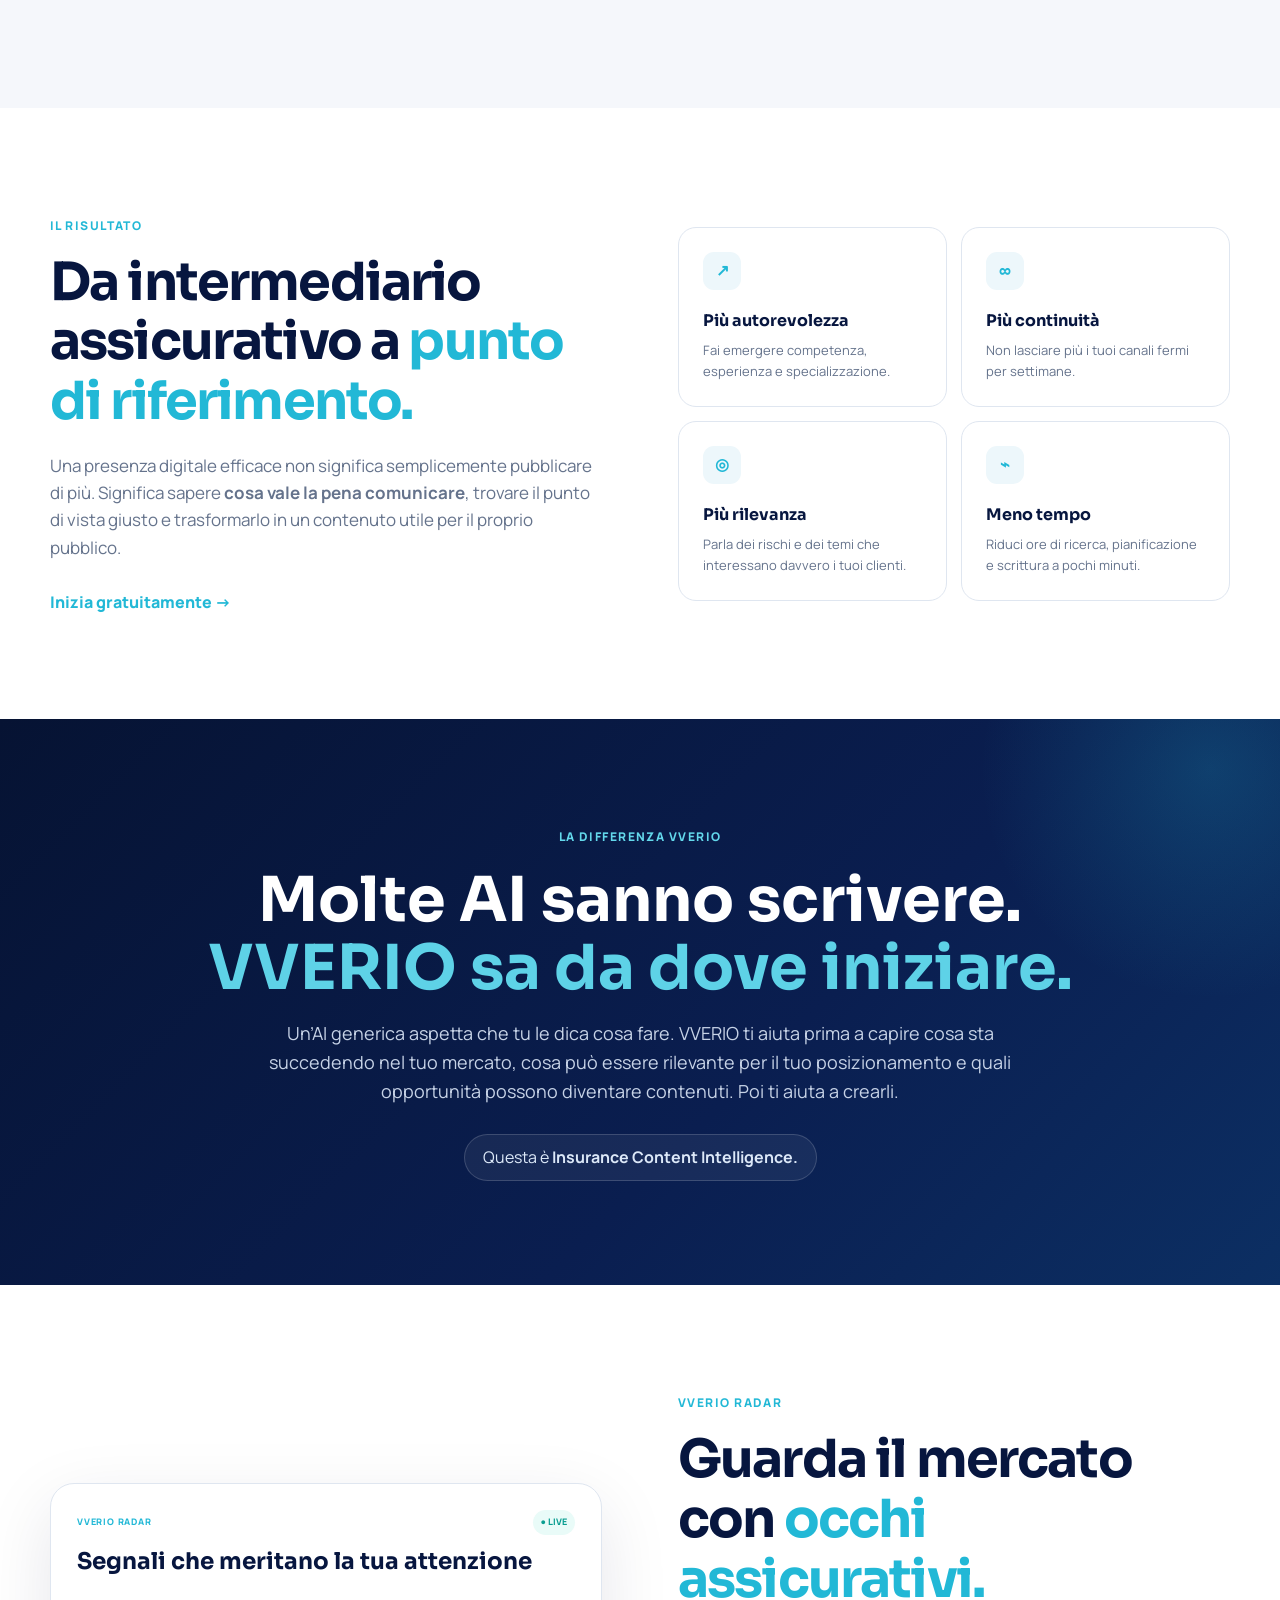
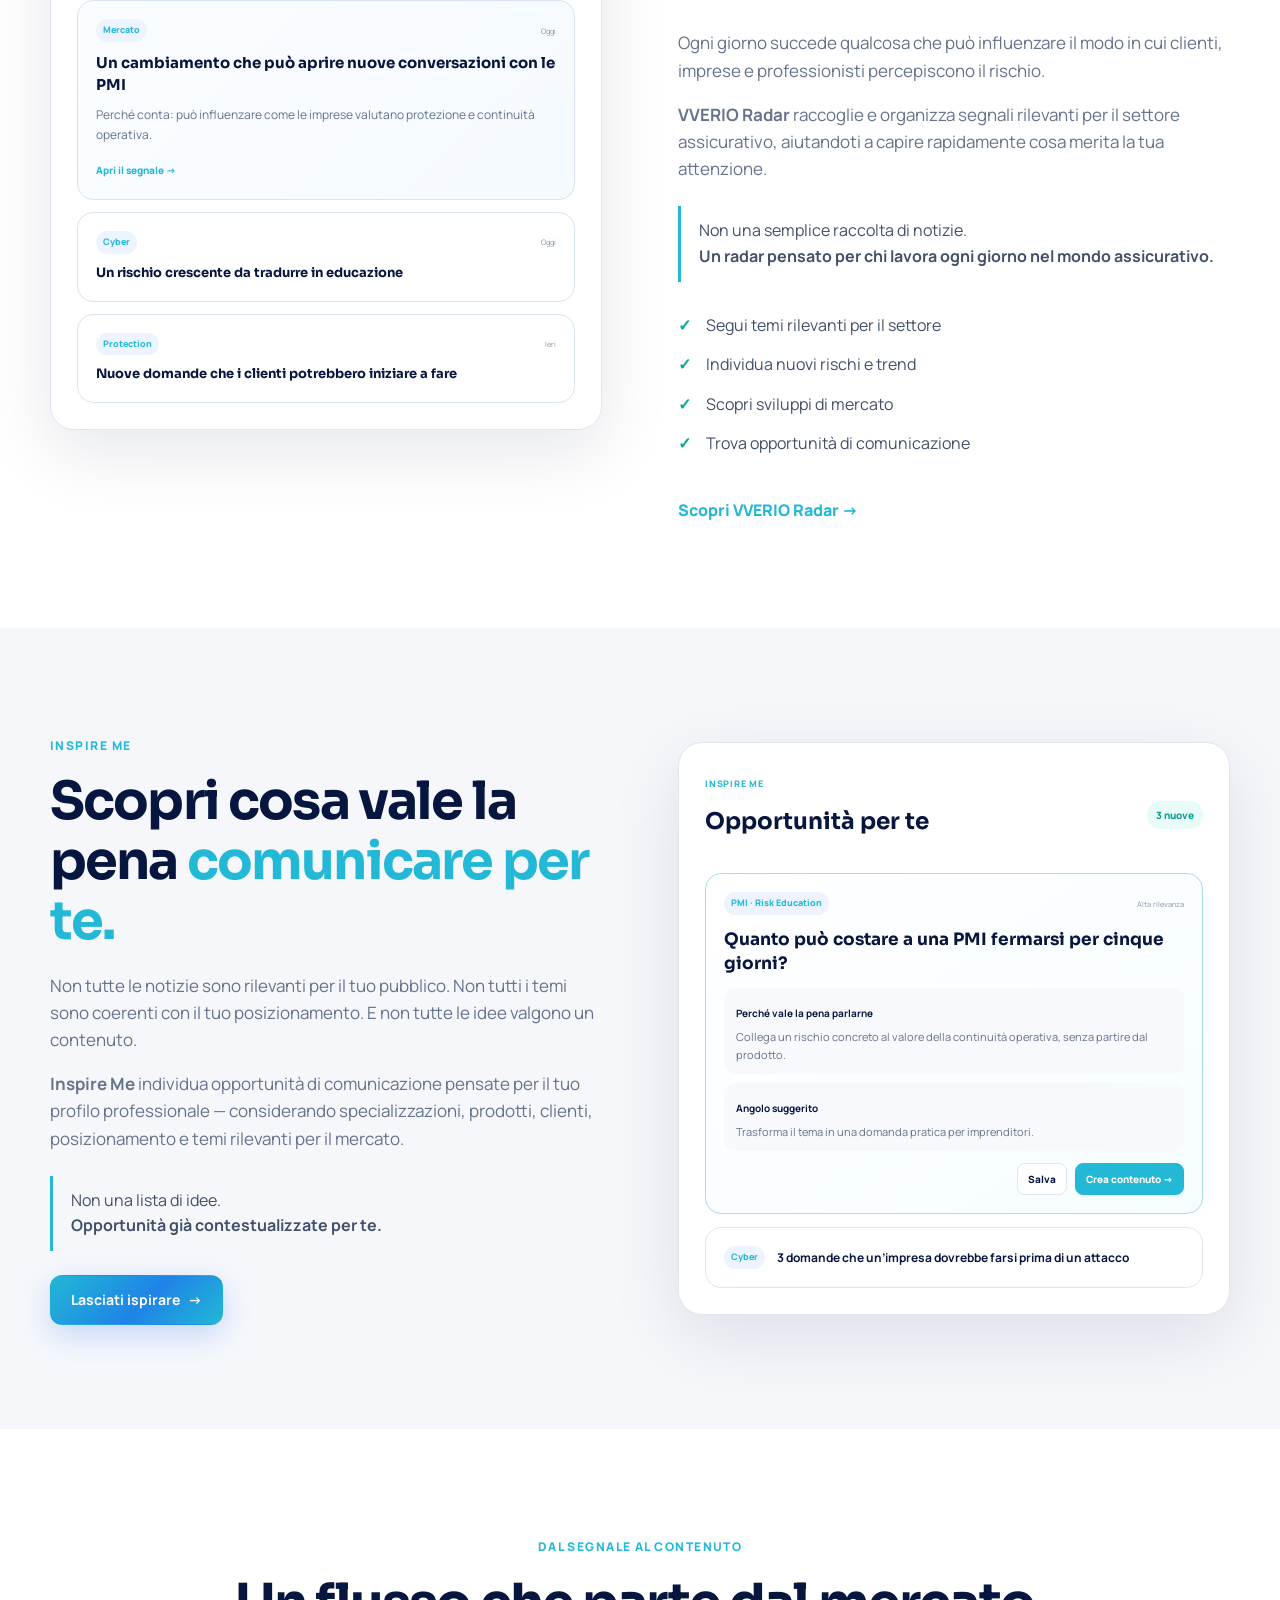
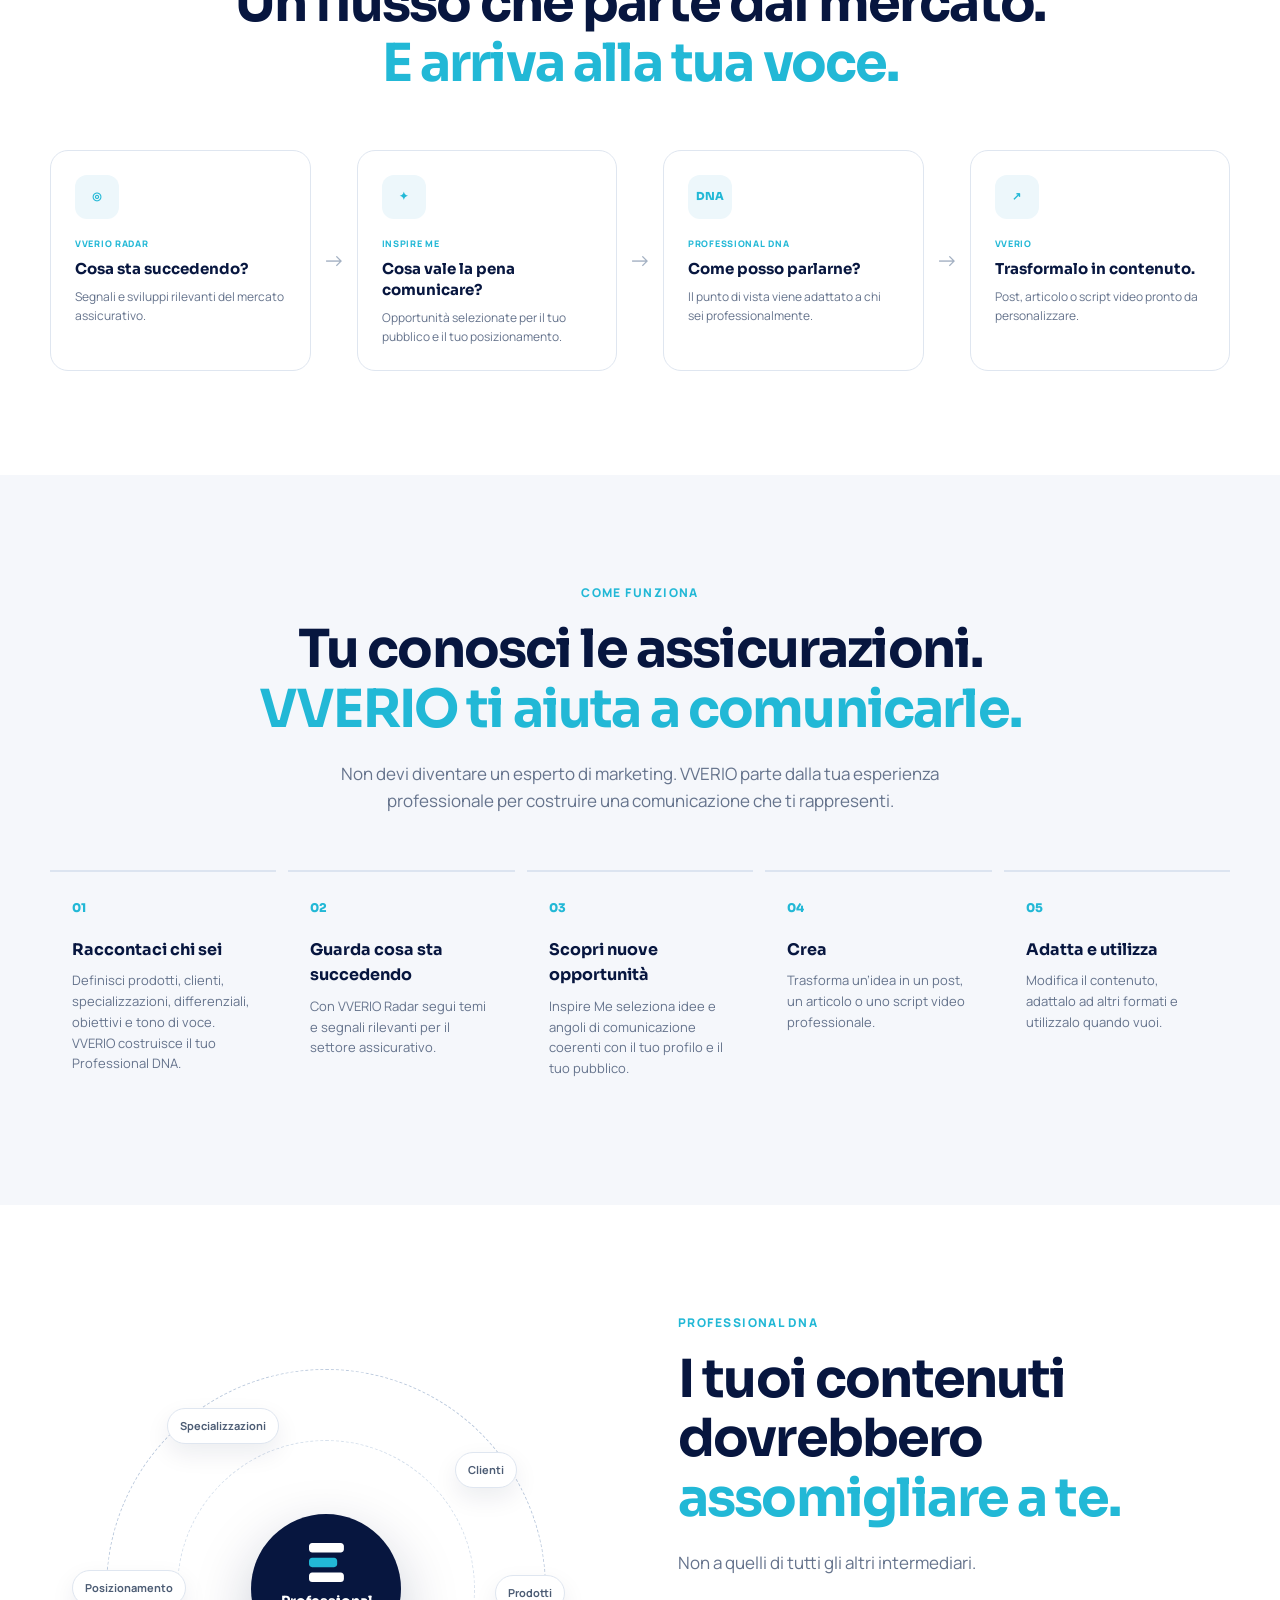
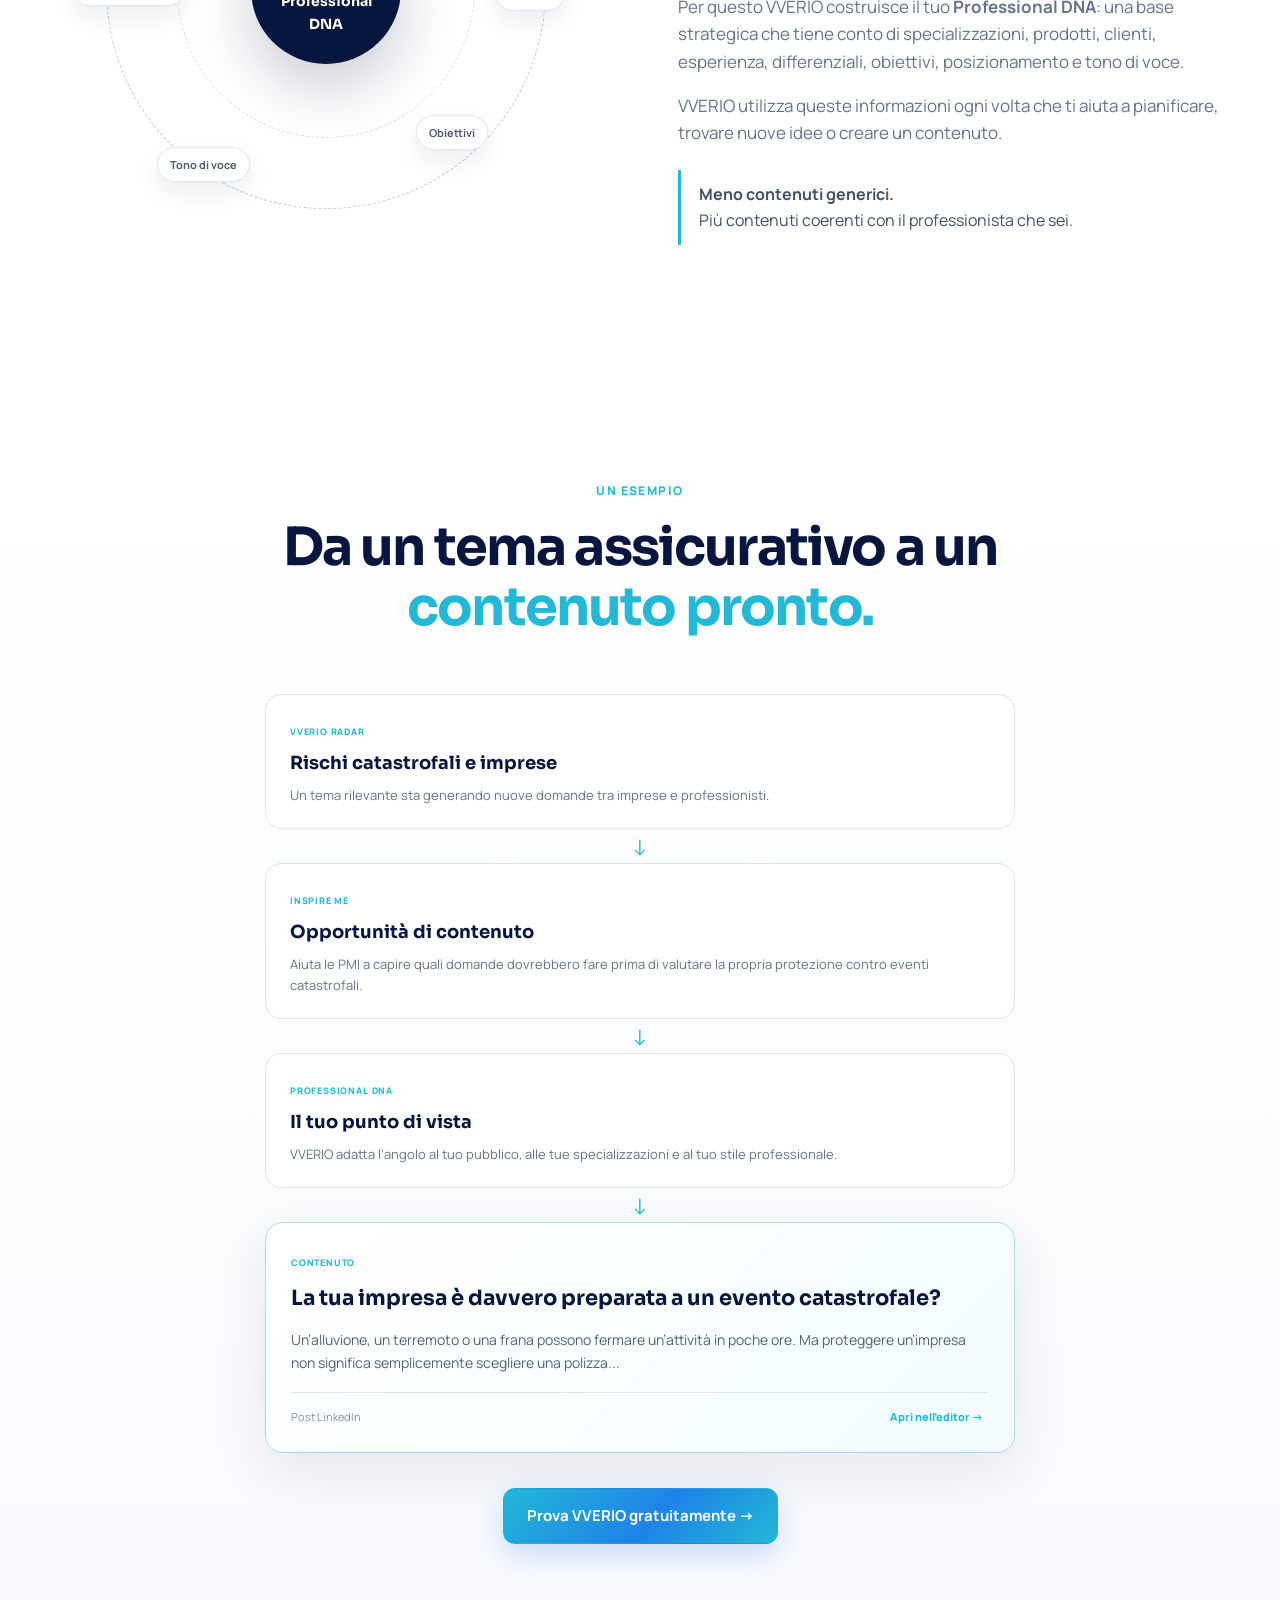
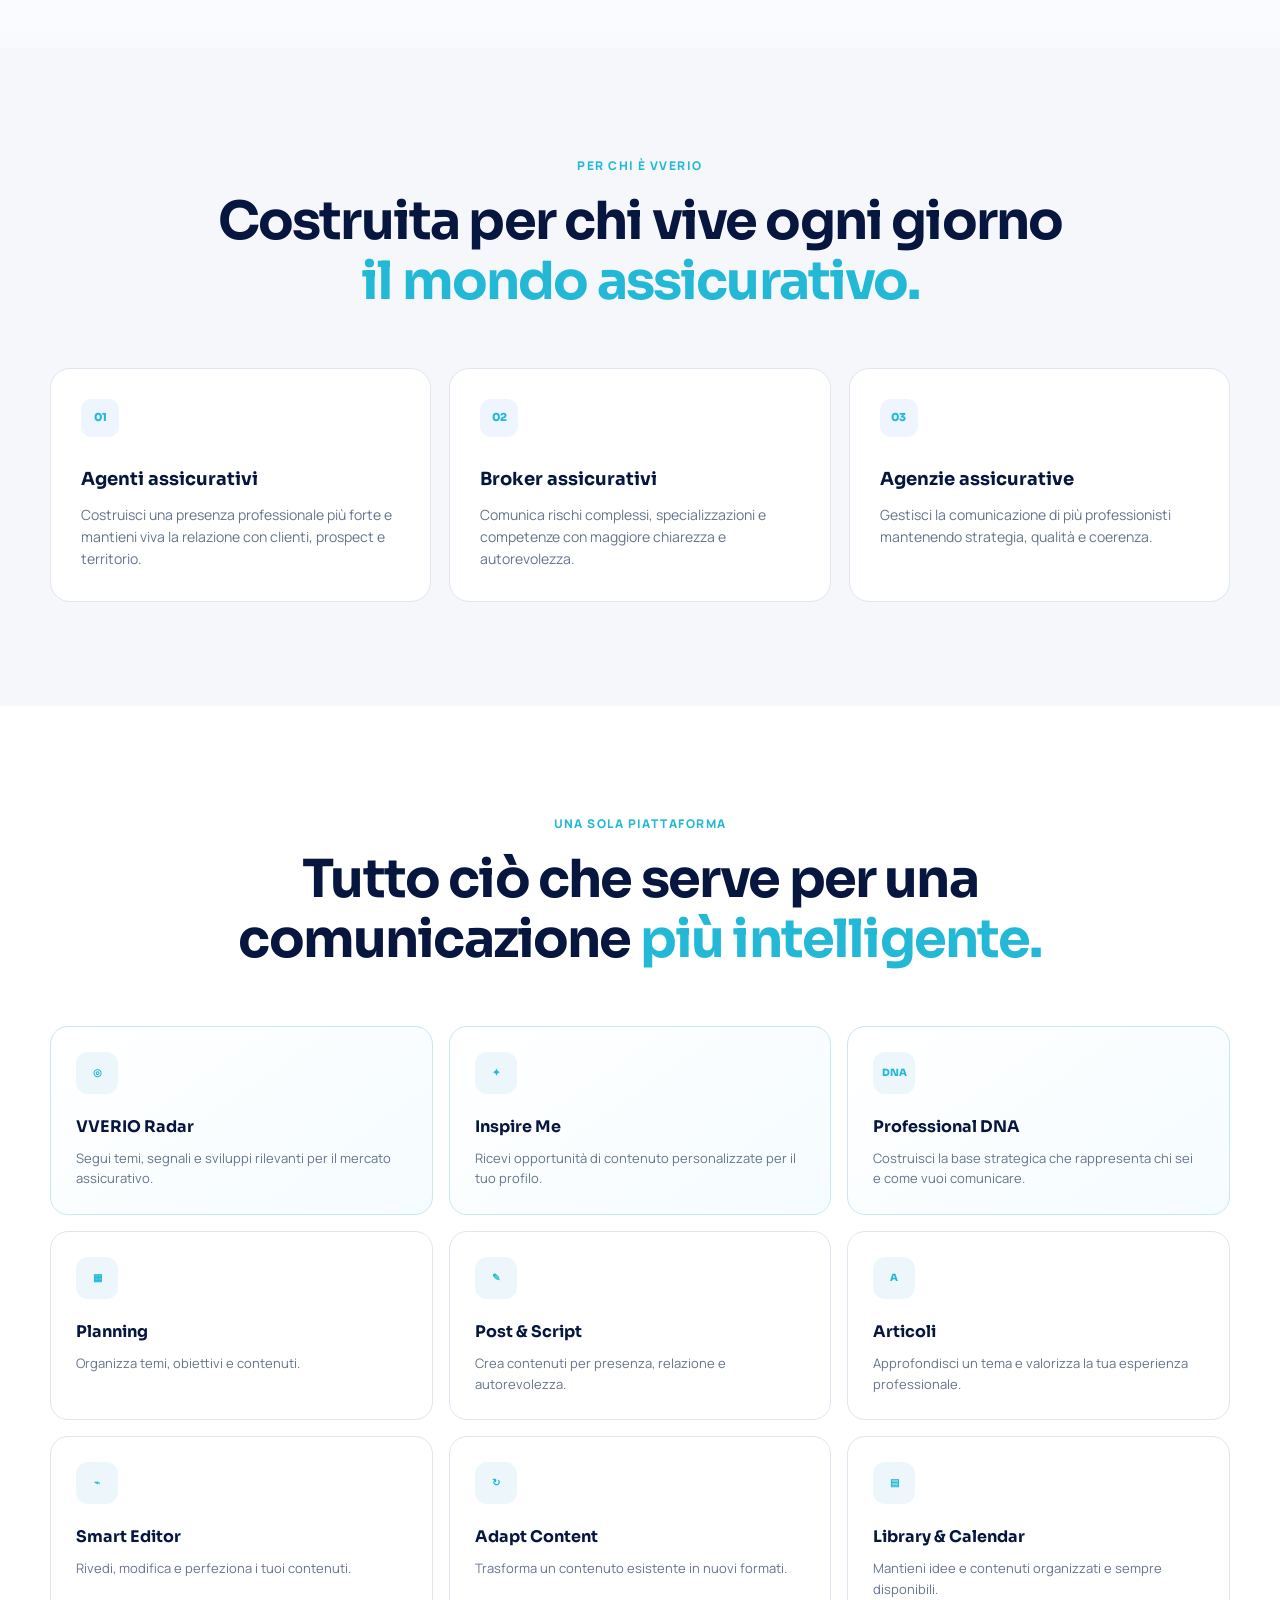
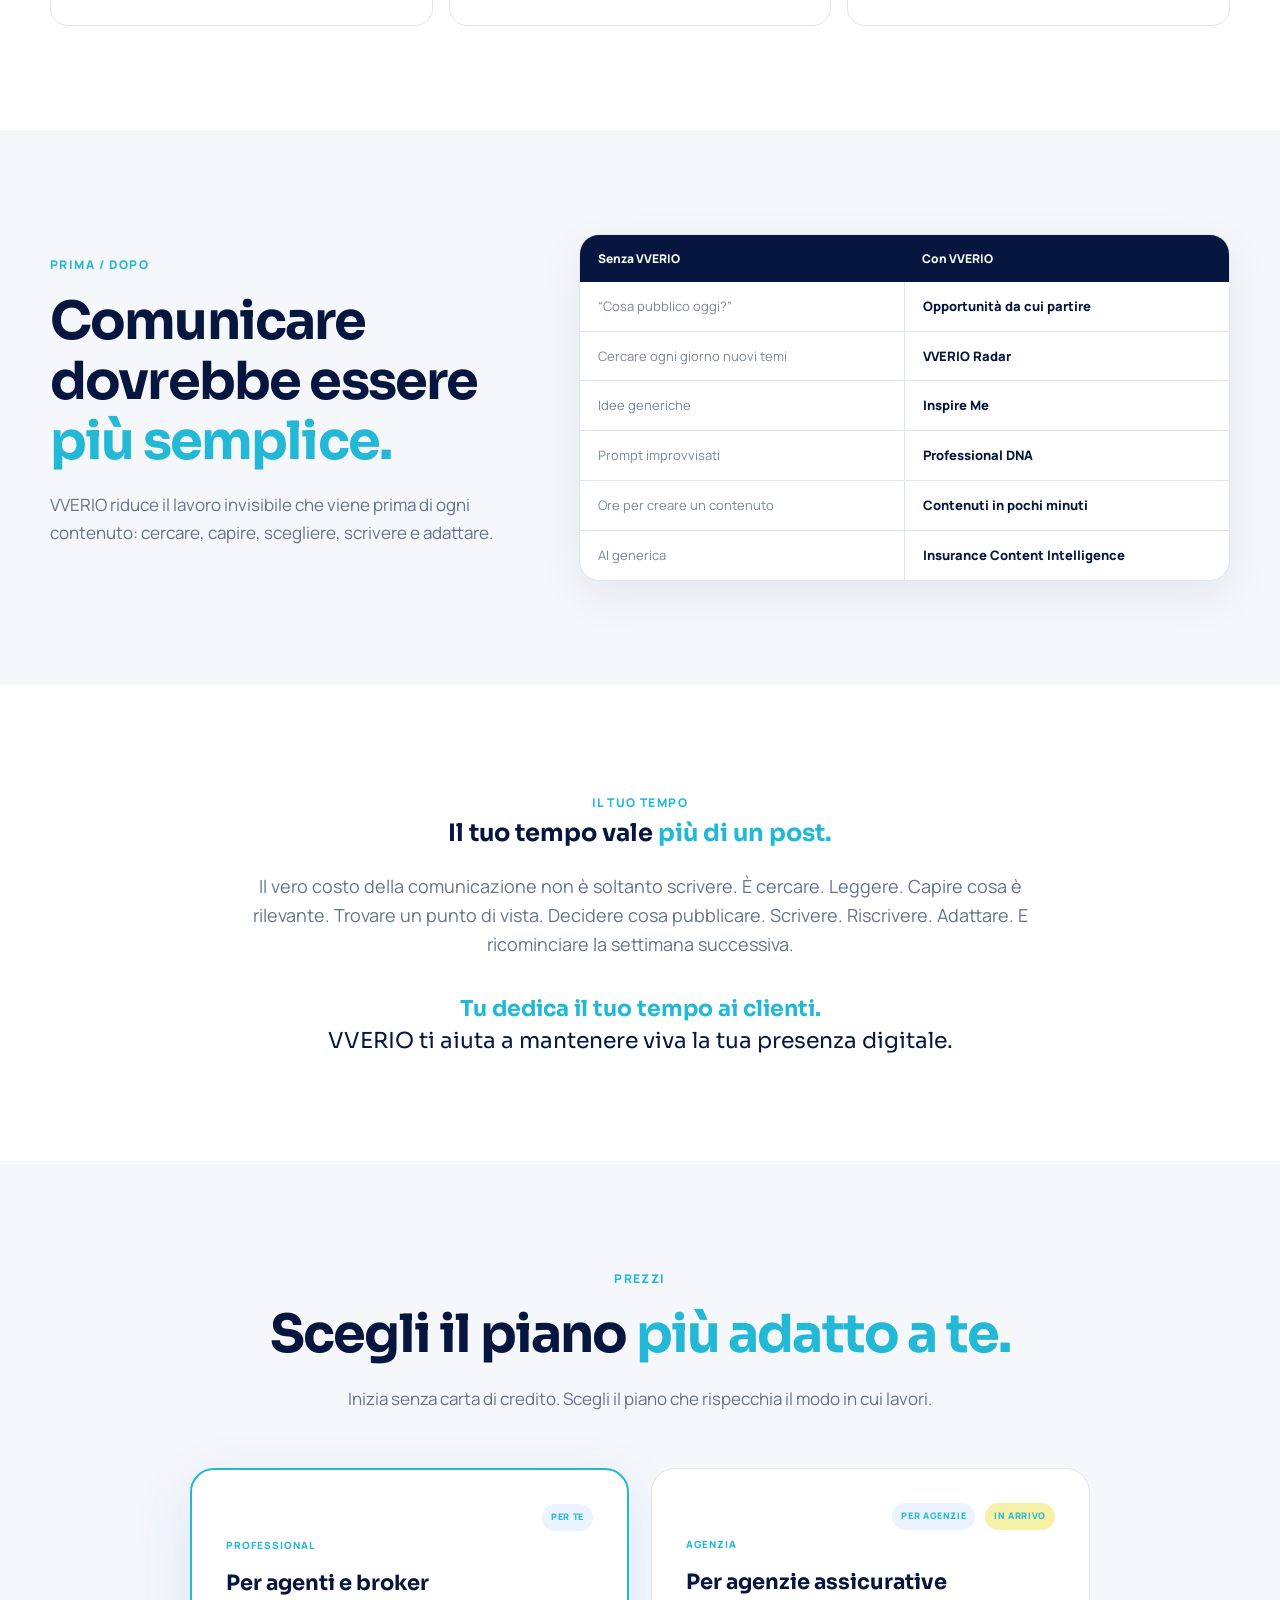
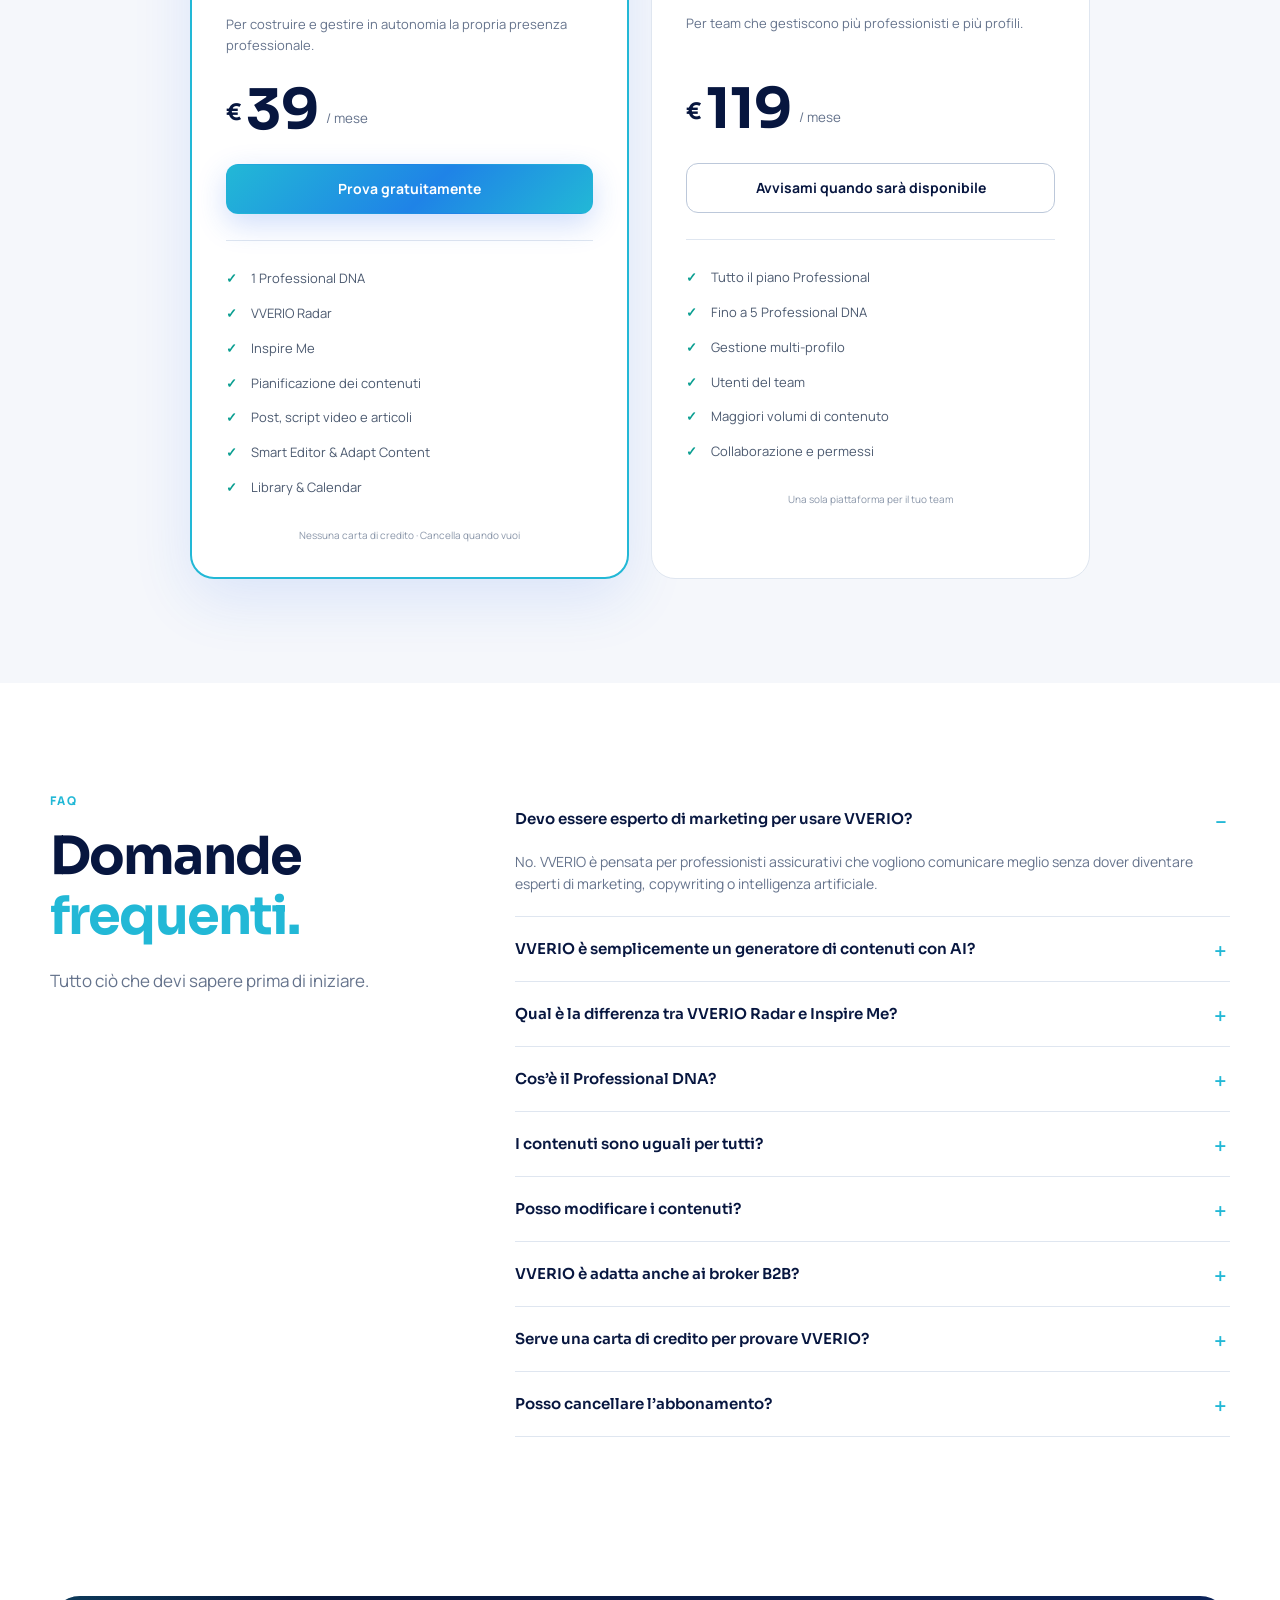
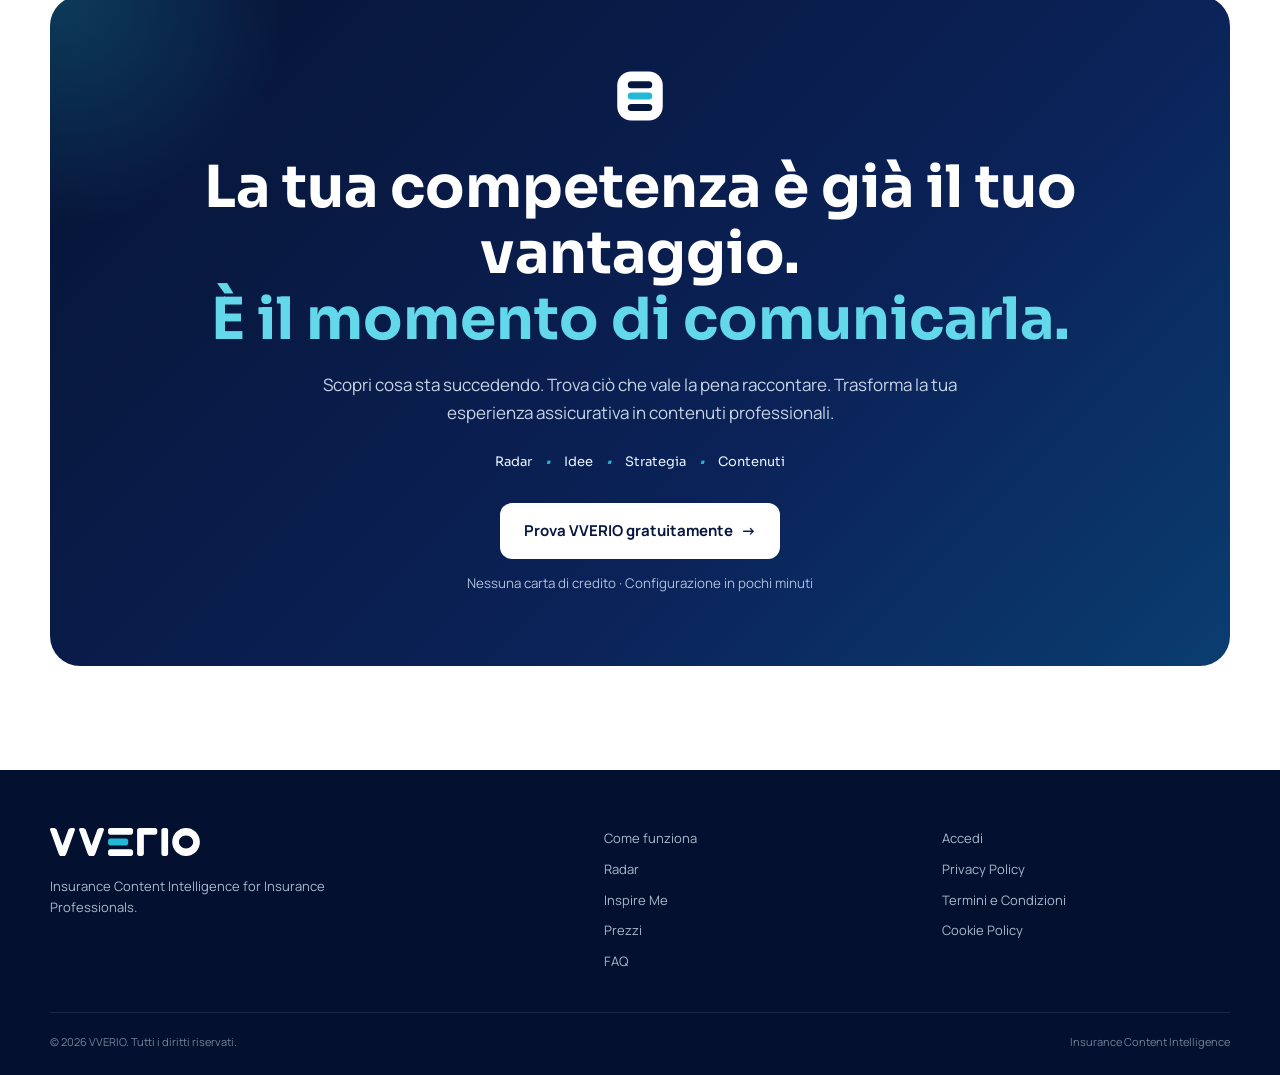
==== commit f05f4e69: "favicon" ====
--- a/it/index.html
+++ b/it/index.html
@@ -17,7 +17,7 @@
   <link rel="preconnect" href="https://fonts.googleapis.com" />
   <link rel="preconnect" href="https://fonts.gstatic.com" crossorigin />
   <link href="https://fonts.googleapis.com/css2?family=Manrope:wght@400;500;600;700&family=Sora:wght@500;600;700&display=swap" rel="stylesheet" />
-  <link rel="stylesheet" href="../styles.css" />
+  <link rel="stylesheet" href="../styles.css?v1.0" />
 </head>
 <body>
   <header class="site-header" id="top">
@@ -408,6 +408,9 @@
       </div>
     </section>
   </main>
+  <section>
+    
+  </section>
 
   <footer>
     <div class="container footer-grid">
@@ -485,5 +488,56 @@
 </dialog>
 
   <script src="../script.js"></script>
+  <script>
+  const waitlistForm = document.getElementById('agenziaWaitlistForm');
+
+  if (waitlistForm) {
+    waitlistForm.addEventListener('submit', async (event) => {
+      event.preventDefault();
+
+      const emailInput = document.getElementById('agenziaWaitlistEmail');
+      const submitButton = document.getElementById('agenziaWaitlistSubmit');
+      const success = document.getElementById('agenziaWaitlistSuccess');
+      const content = document.getElementById('agenziaWaitlistContent');
+      const error = document.getElementById('agenziaWaitlistError');
+
+      const email = emailInput.value.trim();
+
+      error.hidden = true;
+      submitButton.disabled = true;
+      submitButton.textContent = 'Invio in corso...';
+
+      try {
+        const response = await fetch(
+          'https://app.vverio.com/api/public/agency-waitlist',
+          {
+            method: 'POST',
+            headers: {
+              'Content-Type': 'application/json'
+            },
+            body: JSON.stringify({
+              email: email,
+              marketCode: 'IT',
+              source: 'landing_page'
+            })
+          }
+        );
+
+        if (!response.ok) {
+          throw new Error('waitlist_error');
+        }
+
+        content.hidden = true;
+        success.hidden = false;
+
+      } catch (err) {
+        error.hidden = false;
+      } finally {
+        submitButton.disabled = false;
+        submitButton.textContent = 'Avvisami';
+      }
+    });
+  }
+</script>
 </body>
 </html>
--- a/styles.css
+++ b/styles.css
@@ -1,7 +1,7 @@
 :root {
   --navy:#07163F;
   --cyan:#22B8D6;
-  --blue:#2563EB;
+  --blue:#22B8D6; /* 2563EB */
   --graphite:#1F2937;
   --muted:#65738C;
   --line:#DFE6F0;
